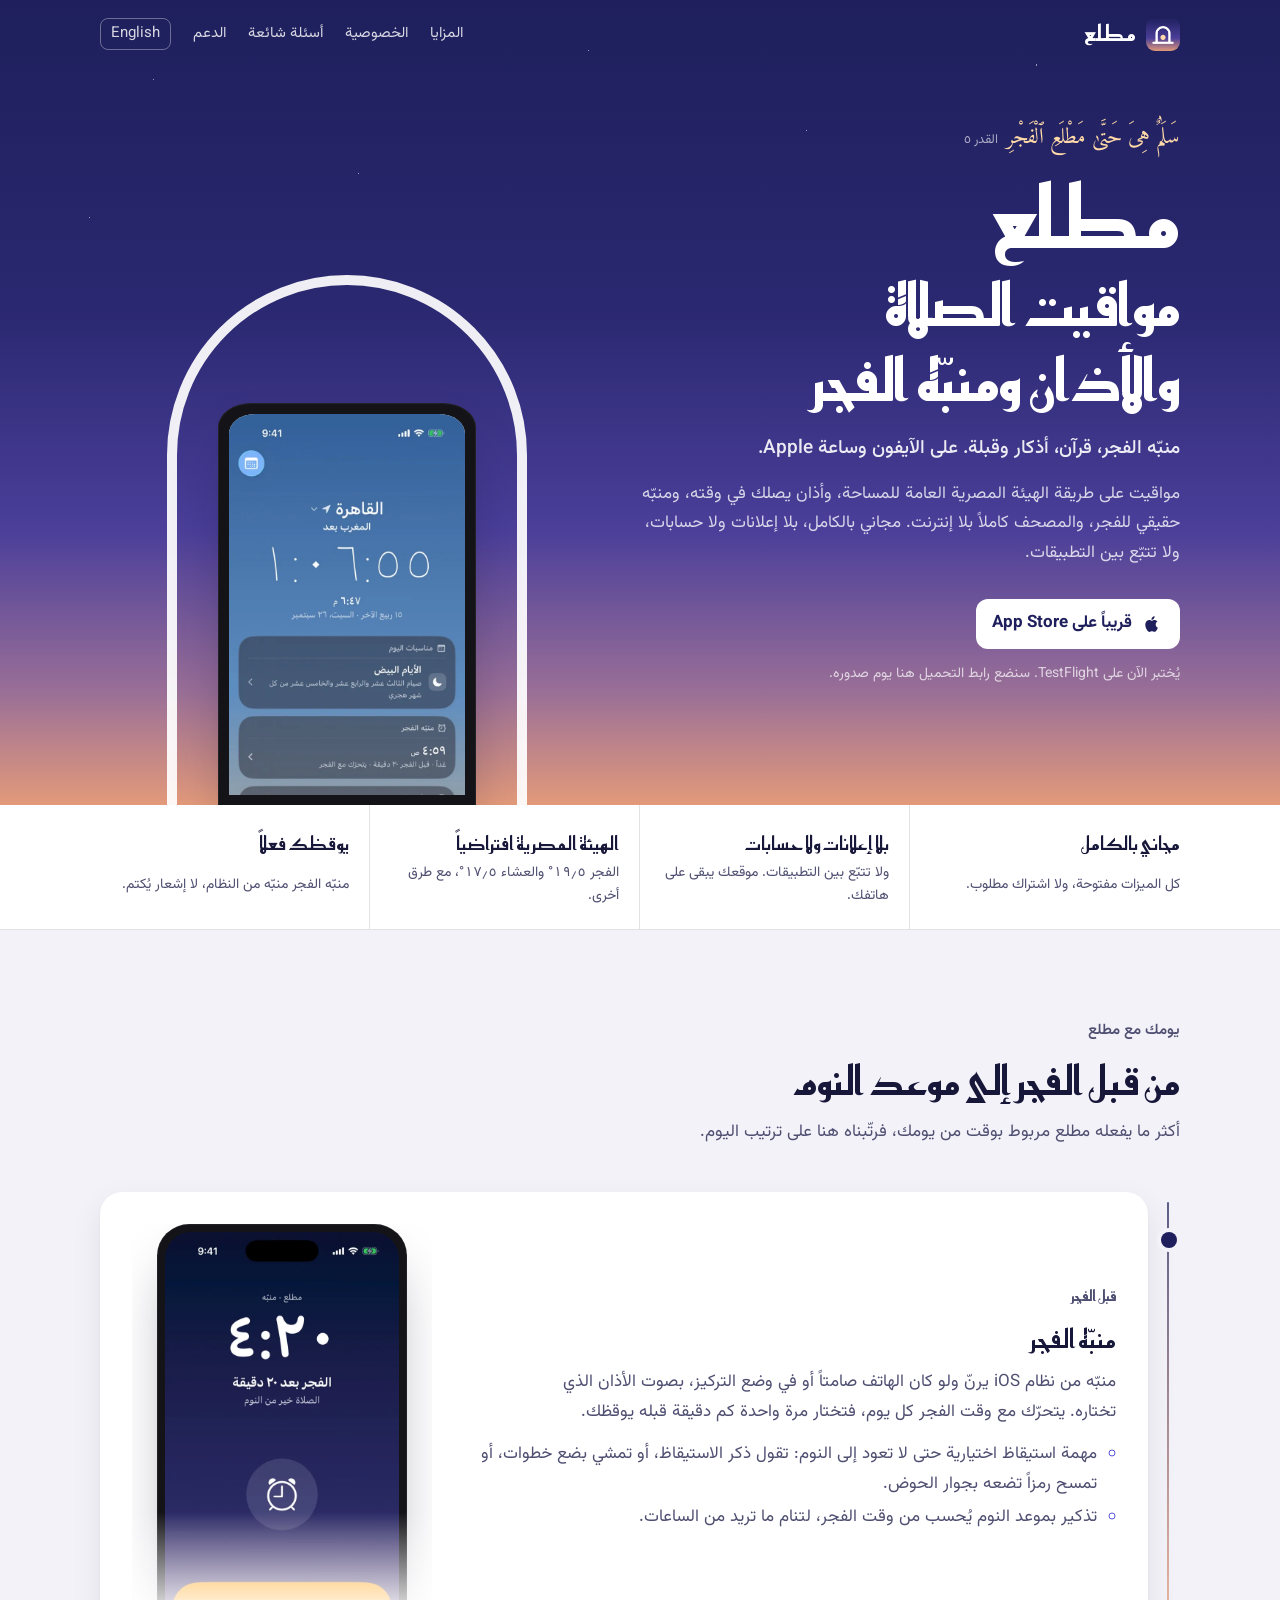
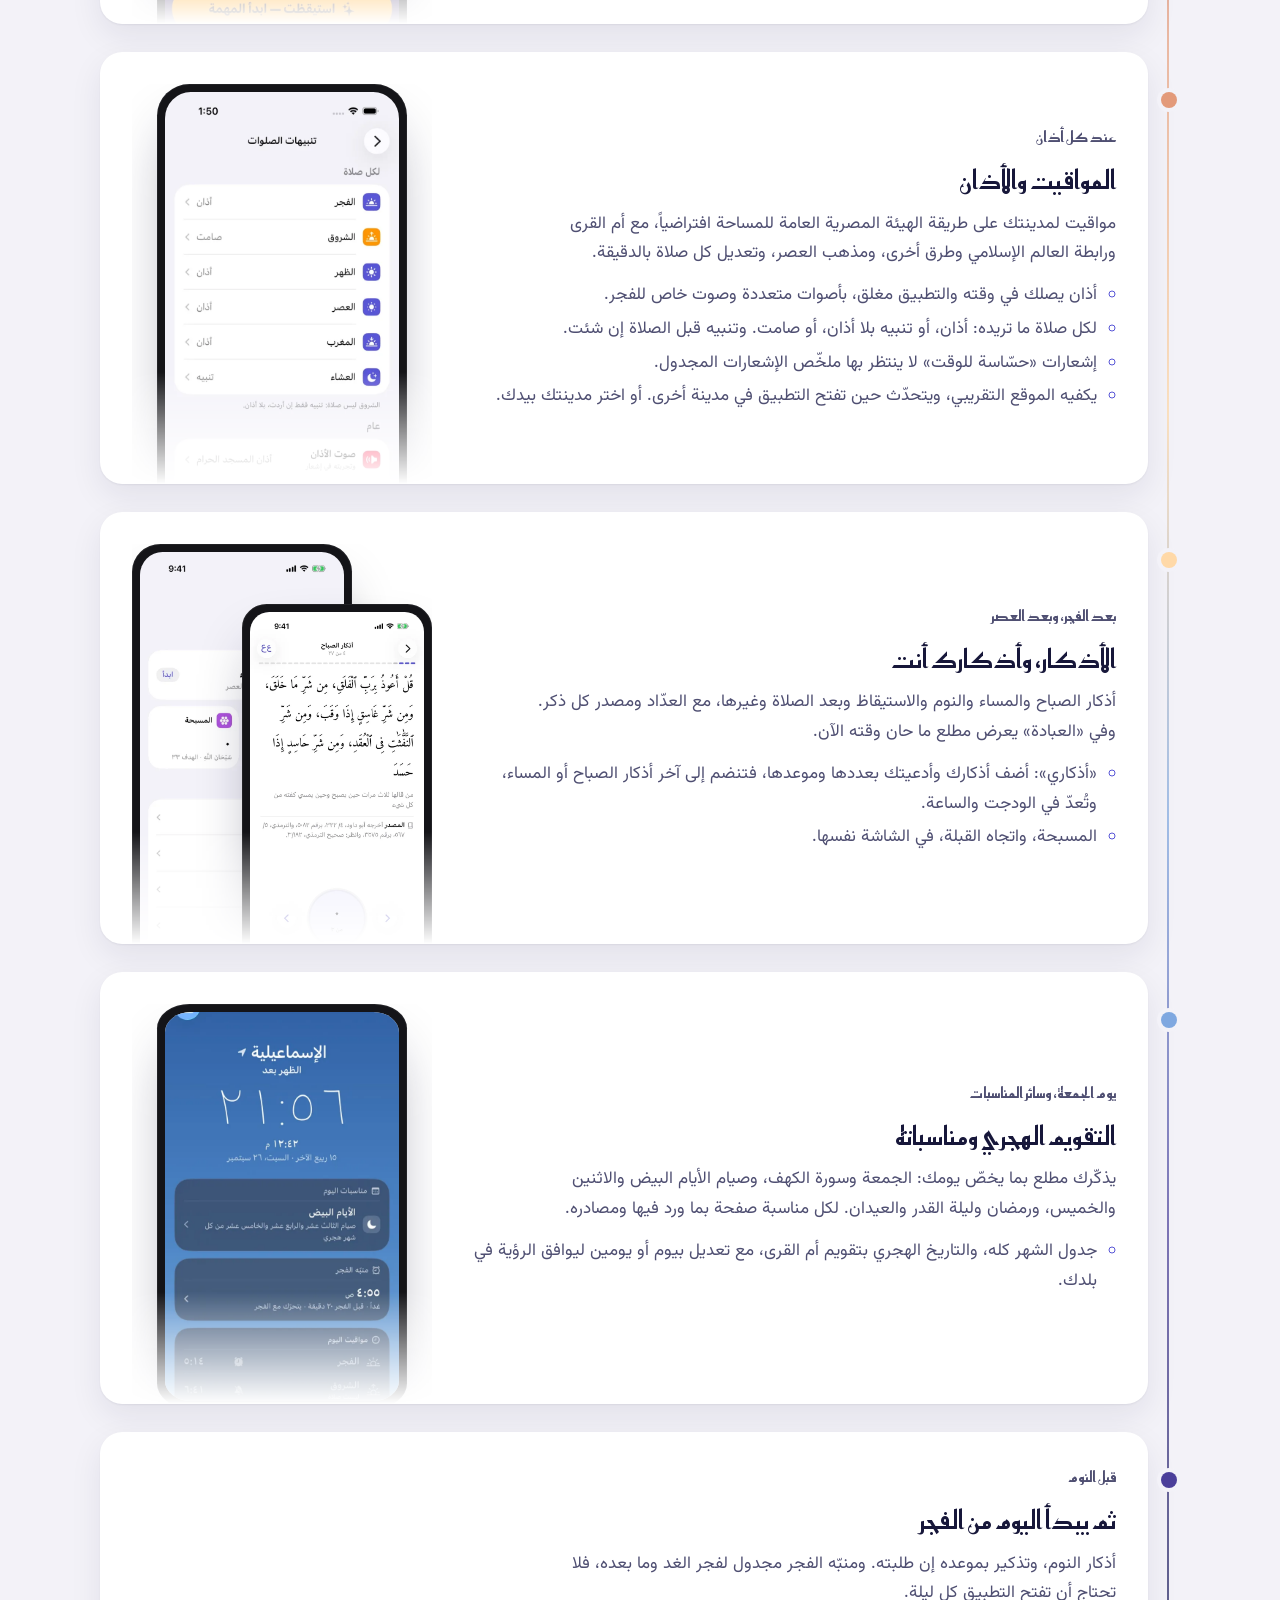
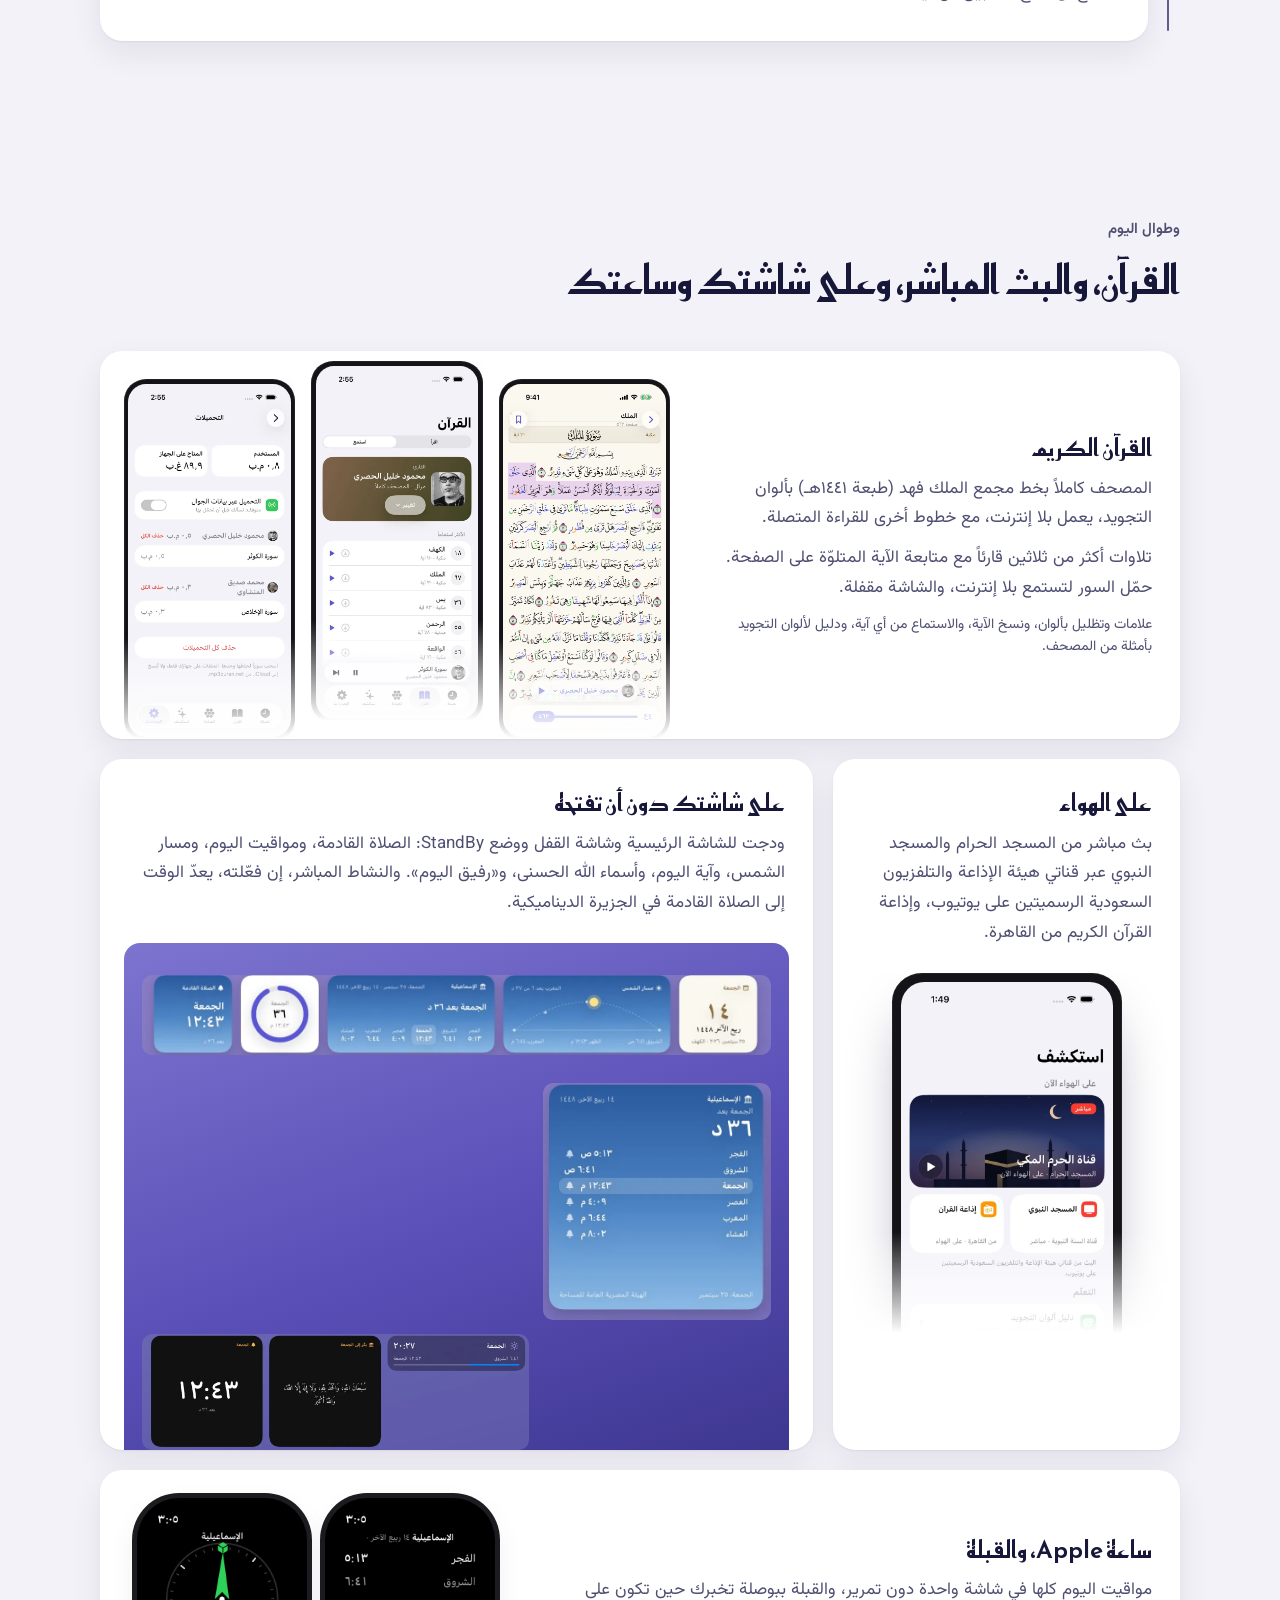
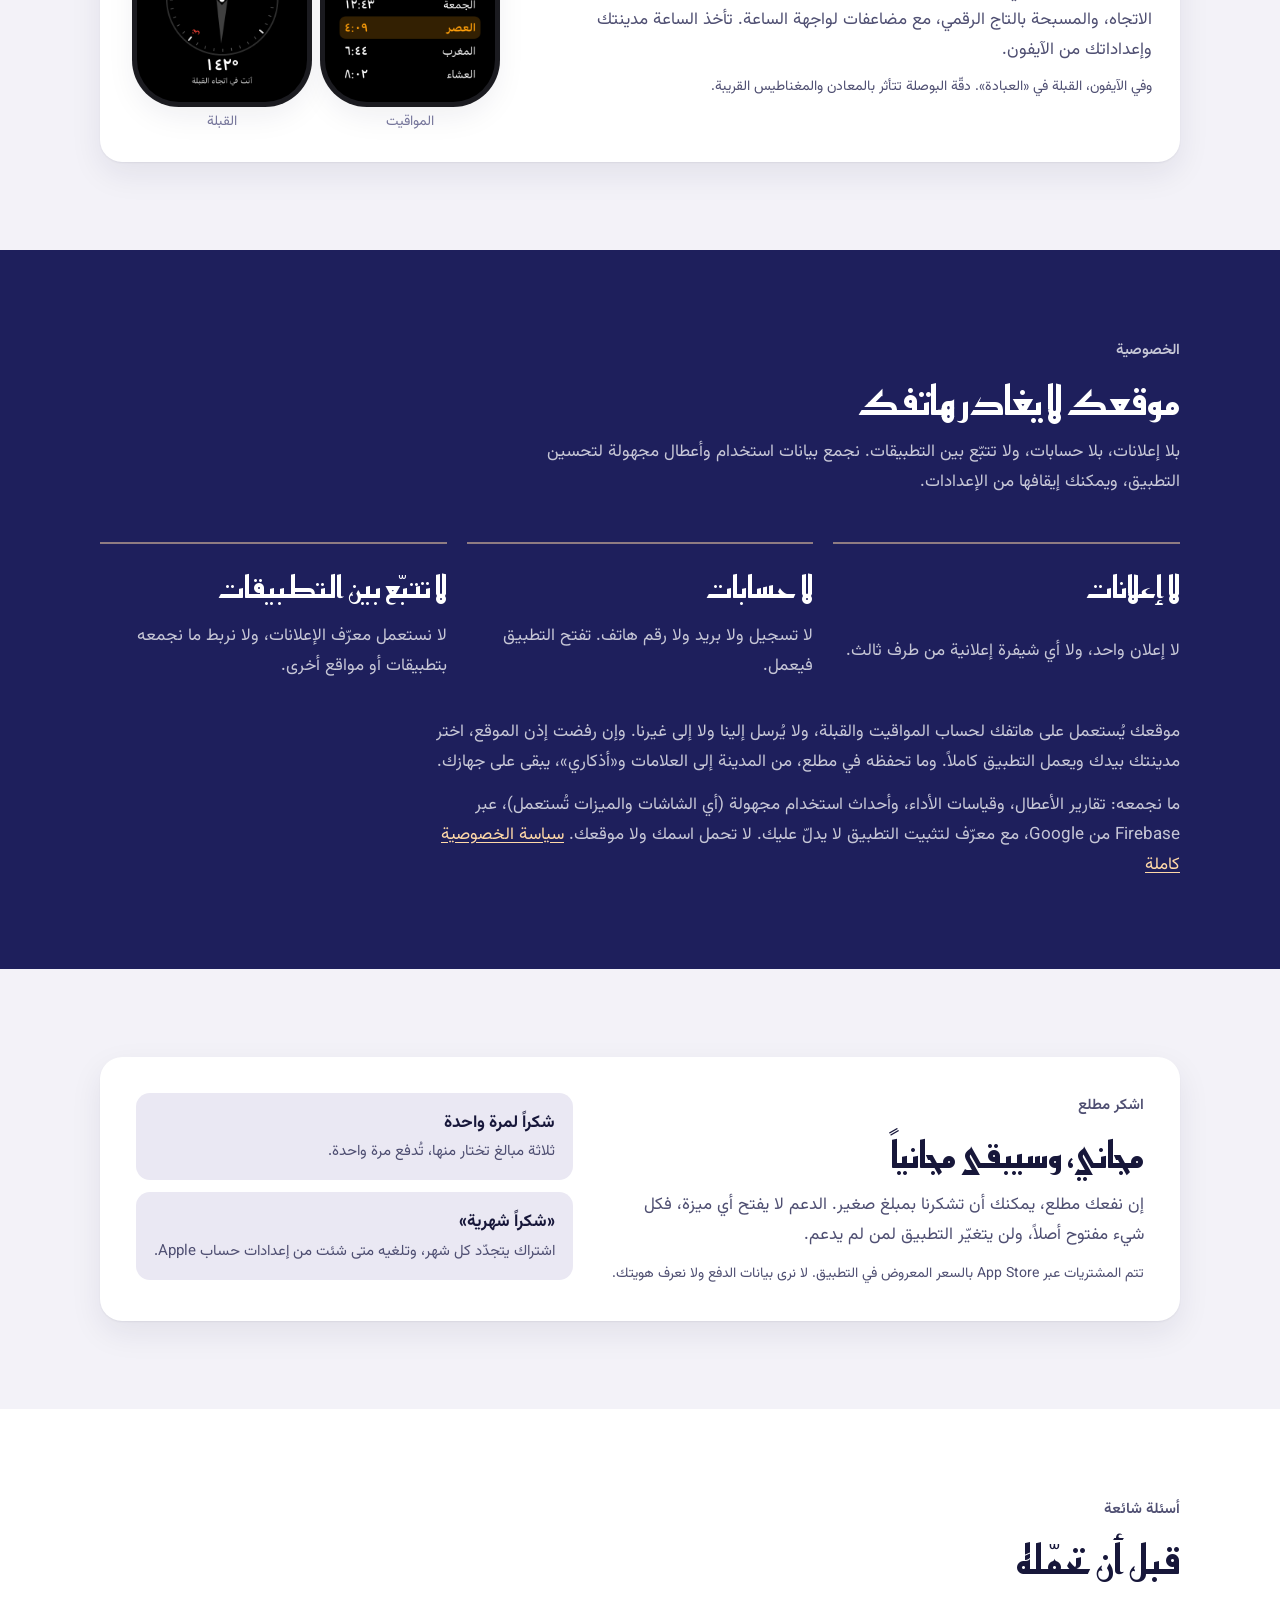
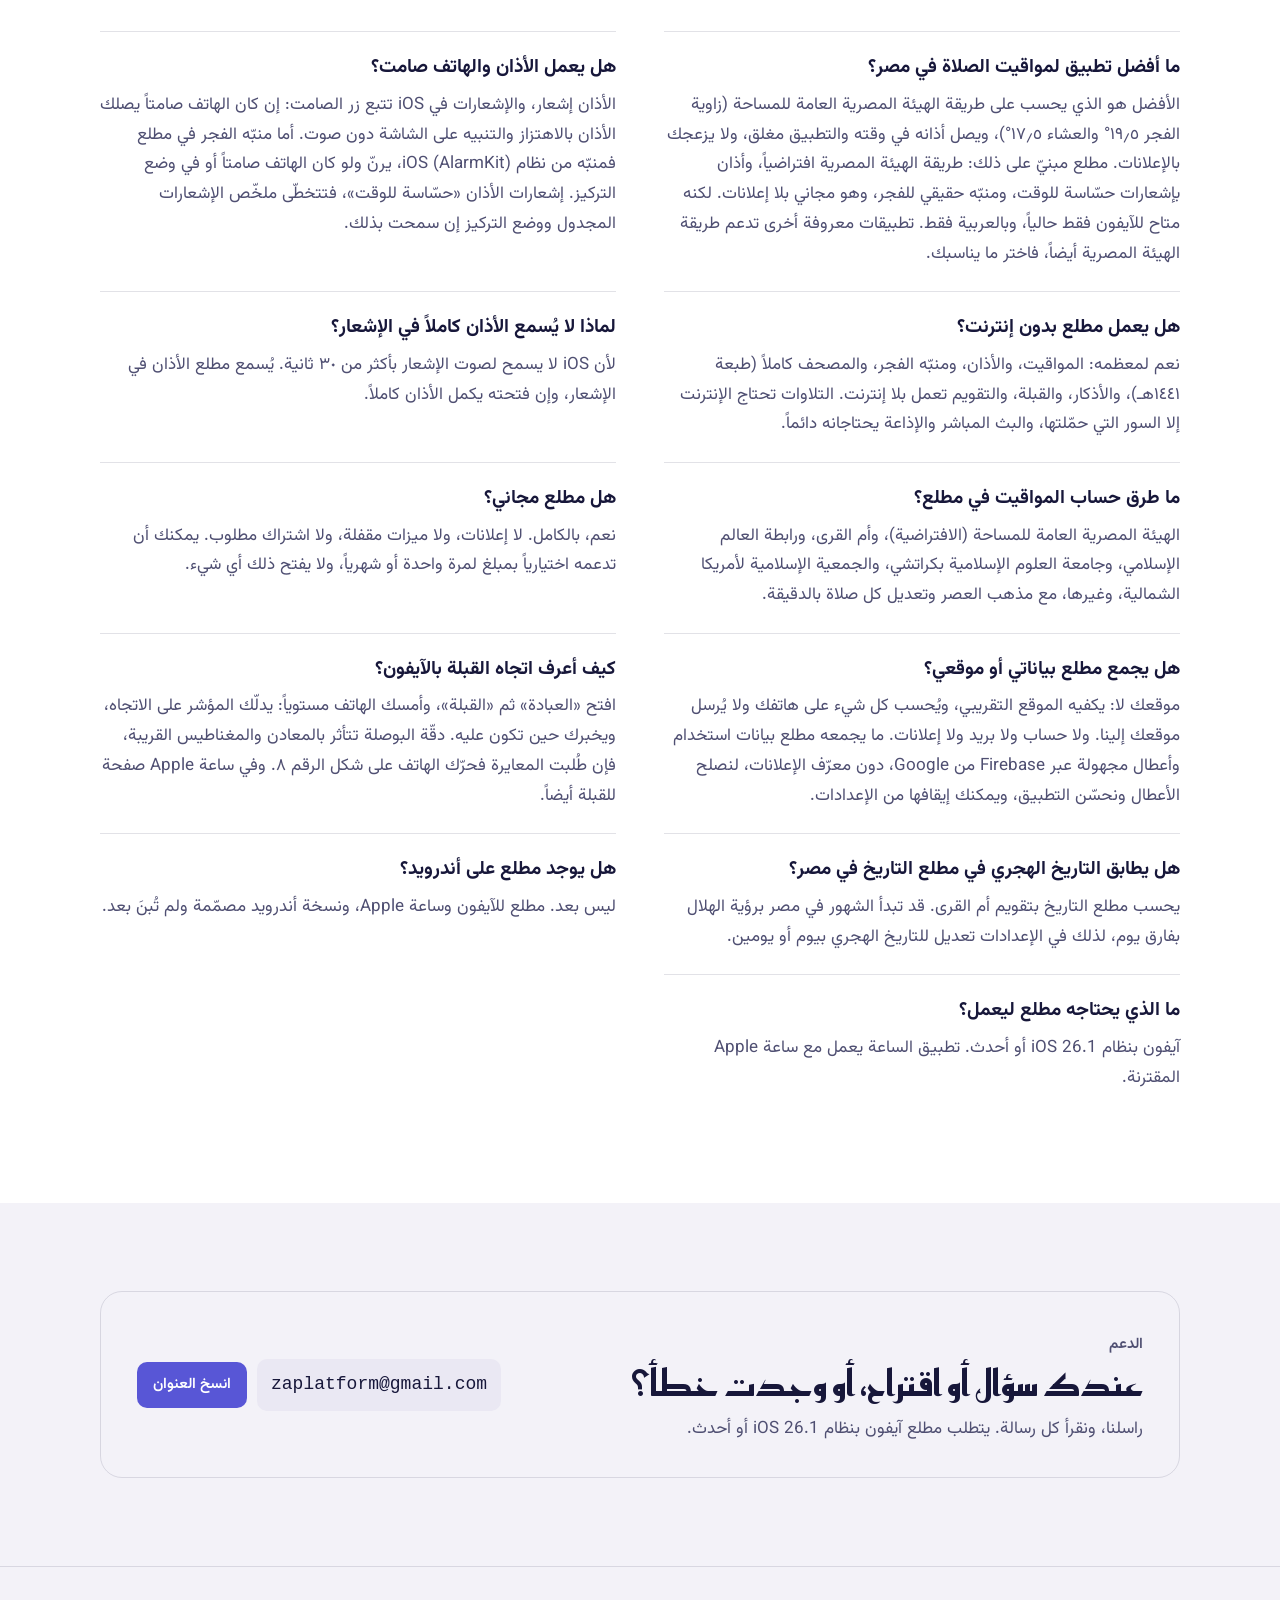
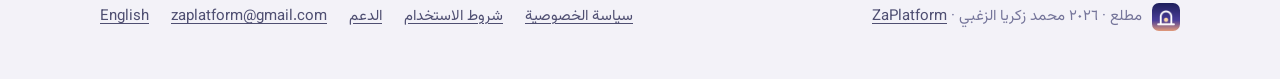
==== index.html @ 120ef223 "Matla landing page: Arabic home, English /en/, privacy, terms, SEO/AEO basics Built from design-thou" ====
<!doctype html>
<html lang="ar" dir="rtl">
<head>
<meta charset="utf-8">
<meta name="viewport" content="width=device-width, initial-scale=1, viewport-fit=cover">
<title>مطلع: مواقيت الصلاة والأذان ومنبه الفجر للآيفون</title>
<meta name="description" content="مواقيت الصلاة على طريقة الهيئة المصرية للمساحة، وأذان في وقته، ومنبّه للفجر، والمصحف بلا إنترنت. مجاني بلا إعلانات ولا حسابات.">
<link rel="canonical" href="https://matla.zaplatform.com/">
<link rel="alternate" hreflang="ar" href="https://matla.zaplatform.com/">
<link rel="alternate" hreflang="en" href="https://matla.zaplatform.com/en/">
<link rel="alternate" hreflang="x-default" href="https://matla.zaplatform.com/">
<meta name="theme-color" content="#1E1F5C">
<meta name="color-scheme" content="light dark">
<link rel="icon" type="image/png" href="img/favicon.png">
<link rel="apple-touch-icon" href="img/apple-touch-icon.png">
<meta name="apple-itunes-app" content="app-id=6813938812">

<meta property="og:type" content="website">
<meta property="og:site_name" content="مطلع">
<meta property="og:locale" content="ar_EG">
<meta property="og:locale:alternate" content="en_US">
<meta property="og:url" content="https://matla.zaplatform.com/">
<meta property="og:title" content="مطلع: مواقيت الصلاة والأذان ومنبه الفجر">
<meta property="og:description" content="مواقيت على طريقة الهيئة المصرية العامة للمساحة، وأذان في وقته، ومنبّه حقيقي للفجر، والمصحف كاملاً بلا إنترنت. مجاني بلا إعلانات ولا حسابات، وموقعك لا يغادر هاتفك.">
<meta property="og:image" content="https://matla.zaplatform.com/img/og-ar.jpg">
<meta property="og:image:width" content="1200">
<meta property="og:image:height" content="630">
<meta property="og:image:alt" content="مطلع: مواقيت الصلاة والأذان ومنبّه الفجر، على الآيفون وساعة Apple">
<meta name="twitter:card" content="summary_large_image">
<meta name="twitter:title" content="مطلع: مواقيت الصلاة والأذان ومنبه الفجر">
<meta name="twitter:description" content="مواقيت دقيقة، وأذان في وقته، ومنبّه للفجر، والمصحف بلا إنترنت. مجاني بلا إعلانات ولا حسابات.">
<meta name="twitter:image" content="https://matla.zaplatform.com/img/og-ar.jpg">

<link rel="preconnect" href="https://fonts.googleapis.com">
<link rel="preconnect" href="https://fonts.gstatic.com" crossorigin>
<link href="https://fonts.googleapis.com/css2?family=Amiri+Quran&family=Reem+Kufi:wght@500;600;700&family=Vazirmatn:wght@400;500;600;700&display=swap" rel="stylesheet">
<link rel="preload" as="image" href="img/shots/today.webp" type="image/webp">
<link rel="stylesheet" href="landing.css">

<script type="application/ld+json">
{
  "@context": "https://schema.org",
  "@type": "MobileApplication",
  "@id": "https://matla.zaplatform.com/#app",
  "name": "مطلع",
  "alternateName": ["Matla", "مطلع: مواقيت الصلاة والأذان"],
  "url": "https://matla.zaplatform.com/",
  "description": "تطبيق مواقيت الصلاة والأذان ومنبّه الفجر والمصحف كاملاً بلا إنترنت، على طريقة الهيئة المصرية العامة للمساحة افتراضياً. مجاني بلا إعلانات ولا حسابات.",
  "operatingSystem": "iOS 26.1 أو أحدث، watchOS",
  "applicationCategory": "LifestyleApplication",
  "applicationSubCategory": "مواقيت الصلاة",
  "inLanguage": "ar",
  "isAccessibleForFree": true,
  "offers": { "@type": "Offer", "price": "0", "priceCurrency": "EGP" },
  "screenshot": "https://matla.zaplatform.com/img/shots/today.jpg",
  "image": "https://matla.zaplatform.com/img/icon-512.png",
  "featureList": [
    "مواقيت الصلاة بطريقة الهيئة المصرية العامة للمساحة وأم القرى ورابطة العالم الإسلامي",
    "أذان بإشعارات حسّاسة للوقت",
    "منبّه الفجر بنظام AlarmKit يرنّ والهاتف صامت",
    "المصحف كاملاً بلا إنترنت بخط مجمع الملك فهد",
    "تلاوات أكثر من ثلاثين قارئاً مع التحميل",
    "أذكار الصباح والمساء، المسبحة، اتجاه القبلة، التقويم الهجري",
    "ودجت، نشاط مباشر، تطبيق ساعة Apple"
  ],
  "author": { "@type": "Person", "name": "Mohamed Zakaria El-Zoghbi", "url": "https://zaplatform.com/" },
  "publisher": {
    "@type": "Organization",
    "@id": "https://zaplatform.com/#org",
    "name": "ZaPlatform",
    "url": "https://zaplatform.com/",
    "logo": "https://matla.zaplatform.com/img/icon-512.png",
    "email": "zaplatform@gmail.com",
    "founder": { "@type": "Person", "name": "Mohamed Zakaria El-Zoghbi" }
  }
}
</script>
<!-- FAQ-LD: generated from the visible FAQ by tools/gen-faq.py; do not edit by hand -->
<script type="application/ld+json">
{
  "@context": "https://schema.org",
  "@type": "FAQPage",
  "inLanguage": "ar",
  "mainEntity": [
    {
      "@type": "Question",
      "name": "ما أفضل تطبيق لمواقيت الصلاة في مصر؟",
      "acceptedAnswer": {
        "@type": "Answer",
        "text": "الأفضل هو الذي يحسب على طريقة الهيئة المصرية العامة للمساحة (زاوية الفجر ١٩٫٥° والعشاء ١٧٫٥°)، ويصل أذانه في وقته والتطبيق مغلق، ولا يزعجك بالإعلانات. مطلع مبنيّ على ذلك: طريقة الهيئة المصرية افتراضياً، وأذان بإشعارات حسّاسة للوقت، ومنبّه حقيقي للفجر، وهو مجاني بلا إعلانات. لكنه متاح للآيفون فقط حالياً، وبالعربية فقط. تطبيقات معروفة أخرى تدعم طريقة الهيئة المصرية أيضاً، فاختر ما يناسبك."
      }
    },
    {
      "@type": "Question",
      "name": "هل يعمل الأذان والهاتف صامت؟",
      "acceptedAnswer": {
        "@type": "Answer",
        "text": "الأذان إشعار، والإشعارات في iOS تتبع زر الصامت: إن كان الهاتف صامتاً يصلك الأذان بالاهتزاز والتنبيه على الشاشة دون صوت. أما منبّه الفجر في مطلع فمنبّه من نظام iOS (AlarmKit)، يرنّ ولو كان الهاتف صامتاً أو في وضع التركيز. إشعارات الأذان «حسّاسة للوقت»، فتتخطّى ملخّص الإشعارات المجدول ووضع التركيز إن سمحت بذلك."
      }
    },
    {
      "@type": "Question",
      "name": "هل يعمل مطلع بدون إنترنت؟",
      "acceptedAnswer": {
        "@type": "Answer",
        "text": "نعم لمعظمه: المواقيت، والأذان، ومنبّه الفجر، والمصحف كاملاً (طبعة ١٤٤١هـ)، والأذكار، والقبلة، والتقويم تعمل بلا إنترنت. التلاوات تحتاج الإنترنت إلا السور التي حمّلتها، والبث المباشر والإذاعة يحتاجانه دائماً."
      }
    },
    {
      "@type": "Question",
      "name": "لماذا لا يُسمع الأذان كاملاً في الإشعار؟",
      "acceptedAnswer": {
        "@type": "Answer",
        "text": "لأن iOS لا يسمح لصوت الإشعار بأكثر من ٣٠ ثانية. يُسمع مطلع الأذان في الإشعار، وإن فتحته يكمل الأذان كاملاً."
      }
    },
    {
      "@type": "Question",
      "name": "ما طرق حساب المواقيت في مطلع؟",
      "acceptedAnswer": {
        "@type": "Answer",
        "text": "الهيئة المصرية العامة للمساحة (الافتراضية)، وأم القرى، ورابطة العالم الإسلامي، وجامعة العلوم الإسلامية بكراتشي، والجمعية الإسلامية لأمريكا الشمالية، وغيرها، مع مذهب العصر وتعديل كل صلاة بالدقيقة."
      }
    },
    {
      "@type": "Question",
      "name": "هل مطلع مجاني؟",
      "acceptedAnswer": {
        "@type": "Answer",
        "text": "نعم، بالكامل. لا إعلانات، ولا ميزات مقفلة، ولا اشتراك مطلوب. يمكنك أن تدعمه اختيارياً بمبلغ لمرة واحدة أو شهرياً، ولا يفتح ذلك أي شيء."
      }
    },
    {
      "@type": "Question",
      "name": "هل يجمع مطلع بياناتي أو موقعي؟",
      "acceptedAnswer": {
        "@type": "Answer",
        "text": "موقعك لا: يكفيه الموقع التقريبي، ويُحسب كل شيء على هاتفك ولا يُرسل موقعك إلينا. ولا حساب ولا بريد ولا إعلانات. ما يجمعه مطلع بيانات استخدام وأعطال مجهولة عبر Firebase من Google، دون معرّف الإعلانات، لنصلح الأعطال ونحسّن التطبيق، ويمكنك إيقافها من الإعدادات."
      }
    },
    {
      "@type": "Question",
      "name": "كيف أعرف اتجاه القبلة بالآيفون؟",
      "acceptedAnswer": {
        "@type": "Answer",
        "text": "افتح «العبادة» ثم «القبلة»، وأمسك الهاتف مستوياً: يدلّك المؤشر على الاتجاه، ويخبرك حين تكون عليه. دقّة البوصلة تتأثر بالمعادن والمغناطيس القريبة، فإن طُلبت المعايرة فحرّك الهاتف على شكل الرقم ٨. وفي ساعة Apple صفحة للقبلة أيضاً."
      }
    },
    {
      "@type": "Question",
      "name": "هل يطابق التاريخ الهجري في مطلع التاريخ في مصر؟",
      "acceptedAnswer": {
        "@type": "Answer",
        "text": "يحسب مطلع التاريخ بتقويم أم القرى. قد تبدأ الشهور في مصر برؤية الهلال بفارق يوم، لذلك في الإعدادات تعديل للتاريخ الهجري بيوم أو يومين."
      }
    },
    {
      "@type": "Question",
      "name": "هل يوجد مطلع على أندرويد؟",
      "acceptedAnswer": {
        "@type": "Answer",
        "text": "ليس بعد. مطلع للآيفون وساعة Apple، ونسخة أندرويد مصمّمة ولم تُبنَ بعد."
      }
    },
    {
      "@type": "Question",
      "name": "ما الذي يحتاجه مطلع ليعمل؟",
      "acceptedAnswer": {
        "@type": "Answer",
        "text": "آيفون بنظام iOS 26.1 أو أحدث. تطبيق الساعة يعمل مع ساعة Apple المقترنة."
      }
    }
  ]
}
</script>
<!-- /FAQ-LD -->
</head>
<body>

<header class="bar">
  <div class="wrap">
    <a class="brand" href="./"><img src="img/icon-512.png" alt="" width="34" height="34">مطلع</a>
    <nav aria-label="أقسام الصفحة">
      <a href="#day">المزايا</a>
      <a href="#privacy">الخصوصية</a>
      <a href="#faq">أسئلة شائعة</a>
      <a href="#support">الدعم</a>
      <a class="lang" href="en/" hreflang="en" lang="en">English</a>
    </nav>
  </div>
</header>

<main>
  <section class="hero" aria-labelledby="h1">
    <div class="wrap">
      <div class="hero-copy">
        <p class="ayah">سَلَٰمٌ هِىَ حَتَّىٰ مَطْلَعِ ٱلْفَجْرِ<small>القدر ٥</small></p>
        <h1 id="h1"><span class="name">مطلع</span>مواقيت الصلاة والأذان ومنبّه الفجر</h1>
        <p class="sub">منبّه الفجر، قرآن، أذكار وقبلة. على الآيفون وساعة Apple.</p>
        <p class="lead">مواقيت على طريقة الهيئة المصرية العامة للمساحة، وأذان يصلك في وقته، ومنبّه حقيقي للفجر، والمصحف كاملاً بلا إنترنت. مجاني بالكامل، بلا إعلانات ولا حسابات، ولا تتبّع بين التطبيقات.</p>
        <div class="cta">
          <!-- Before release. Swap for the badge below the day the app goes live. -->
          <span class="soon" id="soon">
            <svg viewBox="0 0 24 24" aria-hidden="true"><path fill="currentColor" d="M16.4 12.6c0-2.4 2-3.5 2-3.6-1.1-1.6-2.8-1.8-3.4-1.8-1.4-.1-2.8.9-3.5.9s-1.8-.9-3-.8C7 7.3 5.6 8.2 4.8 9.6c-1.7 2.9-.4 7.2 1.2 9.5.8 1.1 1.7 2.4 2.9 2.4 1.2-.1 1.6-.8 3-.8s1.8.8 3 .7c1.3 0 2.1-1.1 2.8-2.3.9-1.3 1.3-2.6 1.3-2.7 0 0-2.6-1-2.6-3.8zM14.1 5.6c.6-.8 1.1-1.9 1-3-.9 0-2.1.6-2.7 1.4-.6.7-1.1 1.8-1 2.9 1.1.1 2.1-.5 2.7-1.3z"/></svg>
            قريباً على App Store
          </span>
          <a class="store-live" id="store" href="https://apps.apple.com/app/id6813938812" hidden>
            <img src="img/appstore-ar.svg" alt="تنزيل مطلع من App Store" width="156" height="52">
          </a>
          <p class="note">يُختبر الآن على TestFlight. سنضع رابط التحميل هنا يوم صدوره.</p>
        </div>
      </div>

      <div class="mihrab" aria-hidden="true">
        <svg class="arch" viewBox="0 0 430 600" preserveAspectRatio="none">
          <path d="M40 606V250a175 175 0 0 1 350 0V606" fill="none" stroke="#fff" stroke-opacity=".92" stroke-width="10" stroke-linecap="round"/>
        </svg>
        <div class="sunrise"></div>
        <div class="phone"><picture><source srcset="img/shots/today.webp" type="image/webp"><img class="screen" src="img/shots/today.jpg" alt="" width="640" height="1391" fetchpriority="high"></picture></div>
      </div>
    </div>
  </section>

  <div class="facts">
    <div class="wrap">
      <ul>
        <li><b>مجاني بالكامل</b><span>كل الميزات مفتوحة، ولا اشتراك مطلوب.</span></li>
        <li><b>بلا إعلانات ولا حسابات</b><span>ولا تتبّع بين التطبيقات. موقعك يبقى على هاتفك.</span></li>
        <li><b>الهيئة المصرية افتراضياً</b><span class="num">الفجر ١٩٫٥° والعشاء ١٧٫٥°، مع طرق أخرى.</span></li>
        <li><b>يوقظك فعلاً</b><span>منبّه الفجر منبّه من النظام، لا إشعار يُكتم.</span></li>
      </ul>
    </div>
  </div>

  <section class="day" id="day" aria-labelledby="day-h">
    <div class="wrap">
      <div class="head">
        <p class="kicker">يومك مع مطلع</p>
        <h2 id="day-h">من قبل الفجر إلى موعد النوم</h2>
        <p>أكثر ما يفعله مطلع مربوط بوقت من يومك، فرتّبناه هنا على ترتيب اليوم.</p>
      </div>

      <ol class="stops">
        <li class="stop" style="--dot: var(--night)">
          <div class="txt">
            <p class="when">قبل الفجر</p>
            <h3>منبّه الفجر</h3>
            <p>منبّه من نظام iOS يرنّ ولو كان الهاتف صامتاً أو في وضع التركيز، بصوت الأذان الذي تختاره. يتحرّك مع وقت الفجر كل يوم، فتختار مرة واحدة كم دقيقة قبله يوقظك.</p>
            <ul>
              <li>مهمة استيقاظ اختيارية حتى لا تعود إلى النوم: تقول ذكر الاستيقاظ، أو تمشي بضع خطوات، أو تمسح رمزاً تضعه بجوار الحوض.</li>
              <li>تذكير بموعد النوم يُحسب من وقت الفجر، لتنام ما تريد من الساعات.</li>
            </ul>
          </div>
          <div class="peek"><div class="phone"><picture><source srcset="img/shots/fajr.webp" type="image/webp"><img class="screen" src="img/shots/fajr.jpg" alt="منبّه الفجر يرنّ: الفجر بعد ٢٠ دقيقة، وزر «استيقظت — ابدأ المهمة»" loading="lazy" width="640" height="1391"></picture></div></div>
        </li>

        <li class="stop" style="--dot: var(--dawn)">
          <div class="txt">
            <p class="when">عند كل أذان</p>
            <h3>المواقيت والأذان</h3>
            <p>مواقيت لمدينتك على طريقة الهيئة المصرية العامة للمساحة افتراضياً، مع أم القرى ورابطة العالم الإسلامي وطرق أخرى، ومذهب العصر، وتعديل كل صلاة بالدقيقة.</p>
            <ul>
              <li>أذان يصلك في وقته والتطبيق مغلق، بأصوات متعددة وصوت خاص للفجر.</li>
              <li>لكل صلاة ما تريده: أذان، أو تنبيه بلا أذان، أو صامت. وتنبيه قبل الصلاة إن شئت.</li>
              <li>إشعارات «حسّاسة للوقت» لا ينتظر بها ملخّص الإشعارات المجدول.</li>
              <li>يكفيه الموقع التقريبي، ويتحدّث حين تفتح التطبيق في مدينة أخرى. أو اختر مدينتك بيدك.</li>
            </ul>
          </div>
          <div class="peek"><div class="phone"><picture><source srcset="img/shots/alerts.webp" type="image/webp"><img class="screen" src="img/shots/alerts.jpg" alt="شاشة تنبيهات الصلوات: أذان أو تنبيه أو صامت لكل صلاة" loading="lazy" width="640" height="1391"></picture></div></div>
        </li>

        <li class="stop duo" style="--dot: var(--sun)">
          <div class="txt">
            <p class="when">بعد الفجر، وبعد العصر</p>
            <h3>الأذكار، وأذكارك أنت</h3>
            <p>أذكار الصباح والمساء والنوم والاستيقاظ وبعد الصلاة وغيرها، مع العدّاد ومصدر كل ذكر. وفي «العبادة» يعرض مطلع ما حان وقته الآن.</p>
            <ul>
              <li>«أذكاري»: أضف أذكارك وأدعيتك بعددها وموعدها، فتنضم إلى آخر أذكار الصباح أو المساء، وتُعدّ في الودجت والساعة.</li>
              <li>المسبحة، واتجاه القبلة، في الشاشة نفسها.</li>
            </ul>
          </div>
          <div class="peek">
            <div class="phone"><picture><source srcset="img/shots/ibada.webp" type="image/webp"><img class="screen" src="img/shots/ibada.jpg" alt="شاشة العبادة: أذكار الصباح الآن، والقبلة والمسبحة" loading="lazy" width="640" height="1391"></picture></div>
            <div class="phone"><picture><source srcset="img/shots/reader.webp" type="image/webp"><img class="screen" src="img/shots/reader.jpg" alt="أذكار الصباح: سورة الفلق، مع العدّاد والمصدر" loading="lazy" width="640" height="1391"></picture></div>
          </div>
        </li>

        <li class="stop" style="--dot: #7FA8E0">
          <div class="txt">
            <p class="when">يوم الجمعة، وسائر المناسبات</p>
            <h3>التقويم الهجري ومناسباته</h3>
            <p>يذكّرك مطلع بما يخصّ يومك: الجمعة وسورة الكهف، وصيام الأيام البيض والاثنين والخميس، ورمضان وليلة القدر والعيدان. لكل مناسبة صفحة بما ورد فيها ومصادره.</p>
            <ul>
              <li>جدول الشهر كله، والتاريخ الهجري بتقويم أم القرى، مع تعديل بيوم أو يومين ليوافق الرؤية في بلدك.</li>
            </ul>
          </div>
          <div class="peek"><div class="phone focus"><picture><source srcset="img/shots/occasions.webp" type="image/webp"><img class="screen" src="img/shots/occasions.jpg" alt="الشاشة الرئيسية: مناسبات اليوم، الأيام البيض، ومنبّه الفجر ومواقيت اليوم" loading="lazy" width="640" height="1391"></picture></div></div>
        </li>

        <li class="stop bare" style="--dot: var(--dusk)">
          <div class="txt">
            <p class="when">قبل النوم</p>
            <h3>ثم يبدأ اليوم من الفجر</h3>
            <p>أذكار النوم، وتذكير بموعده إن طلبته. ومنبّه الفجر مجدول لفجر الغد وما بعده، فلا تحتاج أن تفتح التطبيق كل ليلة.</p>
          </div>
        </li>
      </ol>
    </div>
  </section>

  <section class="always" id="always" aria-labelledby="always-h">
    <div class="wrap">
      <div class="head">
        <p class="kicker">وطوال اليوم</p>
        <h2 id="always-h">القرآن، والبث المباشر، وعلى شاشتك وساعتك</h2>
      </div>

      <div class="bento">
        <article class="tile quran">
          <div class="txt">
            <h3>القرآن الكريم</h3>
            <p>المصحف كاملاً بخط مجمع الملك فهد (طبعة ١٤٤١هـ) بألوان التجويد، يعمل بلا إنترنت، مع خطوط أخرى للقراءة المتصلة.</p>
            <p>تلاوات أكثر من ثلاثين قارئاً مع متابعة الآية المتلوّة على الصفحة. حمّل السور لتستمع بلا إنترنت، والشاشة مقفلة.</p>
            <p class="small">علامات وتظليل بألوان، ونسخ الآية، والاستماع من أي آية، ودليل لألوان التجويد بأمثلة من المصحف.</p>
          </div>
          <div class="trio">
            <div class="peek"><div class="phone"><picture><source srcset="img/shots/mushaf.webp" type="image/webp"><img class="screen" src="img/shots/mushaf.jpg" alt="المصحف: سورة الملك بطبعة ١٤٤١هـ وألوان التجويد" loading="lazy" width="640" height="1391"></picture></div></div>
            <div class="peek"><div class="phone"><picture><source srcset="img/shots/listen.webp" type="image/webp"><img class="screen" src="img/shots/listen.jpg" alt="الاستماع: القارئ محمود خليل الحصري وقائمة السور" loading="lazy" width="640" height="1391"></picture></div></div>
            <div class="peek"><div class="phone"><picture><source srcset="img/shots/downloads.webp" type="image/webp"><img class="screen" src="img/shots/downloads.jpg" alt="التحميلات: سور محفوظة على الجهاز" loading="lazy" width="640" height="1391"></picture></div></div>
          </div>
        </article>

        <article class="tile live">
          <div class="txt">
            <h3>على الهواء</h3>
            <p>بث مباشر من المسجد الحرام والمسجد النبوي عبر قناتي هيئة الإذاعة والتلفزيون السعودية الرسميتين على يوتيوب، وإذاعة القرآن الكريم من القاهرة.</p>
          </div>
          <div class="peek"><div class="phone"><picture><source srcset="img/shots/explore.webp" type="image/webp"><img class="screen" src="img/shots/explore.jpg" alt="استكشف: قناة الحرم المكي والمسجد النبوي وإذاعة القرآن" loading="lazy" width="640" height="1391"></picture></div></div>
        </article>

        <article class="tile screens">
          <div class="txt">
            <h3>على شاشتك دون أن تفتحه</h3>
            <p>ودجت للشاشة الرئيسية وشاشة القفل ووضع StandBy: الصلاة القادمة، ومواقيت اليوم، ومسار الشمس، وآية اليوم، وأسماء الله الحسنى، و«رفيق اليوم». والنشاط المباشر، إن فعّلته، يعدّ الوقت إلى الصلاة القادمة في الجزيرة الديناميكية.</p>
          </div>
          <div class="wall">
            <picture><source srcset="img/shots/widgets-day.webp" type="image/webp"><img class="row day-i" src="img/shots/widgets-day.jpg" alt="ودجت الصلاة القادمة ومواقيت اليوم ومسار الشمس والتاريخ الهجري، نهاراً" loading="lazy" width="1400" height="180"></picture>
            <picture><source srcset="img/shots/widgets-night.webp" type="image/webp"><img class="row night" src="img/shots/widgets-night.jpg" alt="الودجت نفسها ليلاً، قبل الفجر" loading="lazy" width="1400" height="180"></picture>
            <picture><source srcset="img/shots/widget-large-day.webp" type="image/webp"><img class="day-i" src="img/shots/widget-large-day.jpg" alt="الودجت الكبيرة: مواقيت اليوم والصلاة القادمة" loading="lazy" width="540" height="560"></picture>
            <picture><source srcset="img/shots/widget-large-night.webp" type="image/webp"><img class="night" src="img/shots/widget-large-night.jpg" alt="الودجت الكبيرة ليلاً" loading="lazy" width="540" height="560"></picture>
            <picture><source srcset="img/shots/standby.webp" type="image/webp"><img src="img/shots/standby.jpg" alt="وضع StandBy والنشاط المباشر" loading="lazy" width="1400" height="422"></picture>
          </div>
        </article>

        <article class="tile watch">
          <div class="txt">
            <h3>ساعة Apple، والقبلة</h3>
            <p>مواقيت اليوم كلها في شاشة واحدة دون تمرير، والقبلة ببوصلة تخبرك حين تكون على الاتجاه، والمسبحة بالتاج الرقمي، مع مضاعفات لواجهة الساعة. تأخذ الساعة مدينتك وإعداداتك من الآيفون.</p>
            <p class="small">وفي الآيفون، القبلة في «العبادة». دقّة البوصلة تتأثر بالمعادن والمغناطيس القريبة.</p>
          </div>
          <div class="watches">
            <figure><img src="img/shots/watch-times.png" alt="ساعة Apple: مواقيت اليوم في الإسماعيلية" loading="lazy" width="396" height="484"><figcaption>المواقيت</figcaption></figure>
            <figure><img src="img/shots/watch-qibla.png" alt="ساعة Apple: القبلة، أنت في اتجاهها" loading="lazy" width="396" height="484"><figcaption>القبلة</figcaption></figure>
          </div>
        </article>
      </div>
    </div>
  </section>

  <section class="privacy" id="privacy" aria-labelledby="privacy-h">
    <div class="wrap">
      <div class="head">
        <p class="kicker">الخصوصية</p>
        <h2 id="privacy-h">موقعك لا يغادر هاتفك</h2>
        <p>بلا إعلانات، بلا حسابات، ولا تتبّع بين التطبيقات. نجمع بيانات استخدام وأعطال مجهولة لتحسين التطبيق، ويمكنك إيقافها من الإعدادات.</p>
      </div>
      <ul class="promises">
        <li><b>لا إعلانات</b><span>لا إعلان واحد، ولا أي شيفرة إعلانية من طرف ثالث.</span></li>
        <li><b>لا حسابات</b><span>لا تسجيل ولا بريد ولا رقم هاتف. تفتح التطبيق فيعمل.</span></li>
        <li><b>لا تتبّع بين التطبيقات</b><span>لا نستعمل معرّف الإعلانات، ولا نربط ما نجمعه بتطبيقات أو مواقع أخرى.</span></li>
      </ul>
      <p class="more">موقعك يُستعمل على هاتفك لحساب المواقيت والقبلة، ولا يُرسل إلينا ولا إلى غيرنا. وإن رفضت إذن الموقع، اختر مدينتك بيدك ويعمل التطبيق كاملاً. وما تحفظه في مطلع، من المدينة إلى العلامات و«أذكاري»، يبقى على جهازك.</p>
      <p class="more">ما نجمعه: تقارير الأعطال، وقياسات الأداء، وأحداث استخدام مجهولة (أي الشاشات والميزات تُستعمل)، عبر Firebase من Google، مع معرّف لتثبيت التطبيق لا يدلّ عليك. لا تحمل اسمك ولا موقعك. <a href="privacy/">سياسة الخصوصية كاملة</a></p>
    </div>
  </section>

  <section class="thanks" id="thanks" aria-labelledby="thanks-h">
    <div class="wrap">
      <div class="thanks-card">
        <div class="txt">
          <p class="kicker">اشكر مطلع</p>
          <h2 id="thanks-h">مجاني، وسيبقى مجانياً</h2>
          <p>إن نفعك مطلع، يمكنك أن تشكرنا بمبلغ صغير. الدعم لا يفتح أي ميزة، فكل شيء مفتوح أصلاً، ولن يتغيّر التطبيق لمن لم يدعم.</p>
          <p class="small">تتم المشتريات عبر App Store بالسعر المعروض في التطبيق. لا نرى بيانات الدفع ولا نعرف هويتك.</p>
        </div>
        <ul class="ways">
          <li><b>شكراً لمرة واحدة</b><span>ثلاثة مبالغ تختار منها، تُدفع مرة واحدة.</span></li>
          <li><b>«شكراً شهرية»</b><span>اشتراك يتجدّد كل شهر، وتلغيه متى شئت من إعدادات حساب Apple.</span></li>
        </ul>
      </div>
    </div>
  </section>

  <section class="faq" id="faq" aria-labelledby="faq-h">
    <div class="wrap">
      <div class="head">
        <p class="kicker">أسئلة شائعة</p>
        <h2 id="faq-h">قبل أن تحمّله</h2>
      </div>
      <div class="qa-list">
        <div class="qa">
          <h3>ما أفضل تطبيق لمواقيت الصلاة في مصر؟</h3>
          <p>الأفضل هو الذي يحسب على طريقة الهيئة المصرية العامة للمساحة (زاوية الفجر ١٩٫٥° والعشاء ١٧٫٥°)، ويصل أذانه في وقته والتطبيق مغلق، ولا يزعجك بالإعلانات. مطلع مبنيّ على ذلك: طريقة الهيئة المصرية افتراضياً، وأذان بإشعارات حسّاسة للوقت، ومنبّه حقيقي للفجر، وهو مجاني بلا إعلانات. لكنه متاح للآيفون فقط حالياً، وبالعربية فقط. تطبيقات معروفة أخرى تدعم طريقة الهيئة المصرية أيضاً، فاختر ما يناسبك.</p>
        </div>
        <div class="qa">
          <h3>هل يعمل الأذان والهاتف صامت؟</h3>
          <p>الأذان إشعار، والإشعارات في iOS تتبع زر الصامت: إن كان الهاتف صامتاً يصلك الأذان بالاهتزاز والتنبيه على الشاشة دون صوت. أما منبّه الفجر في مطلع فمنبّه من نظام iOS (AlarmKit)، يرنّ ولو كان الهاتف صامتاً أو في وضع التركيز. إشعارات الأذان «حسّاسة للوقت»، فتتخطّى ملخّص الإشعارات المجدول ووضع التركيز إن سمحت بذلك.</p>
        </div>
        <div class="qa">
          <h3>هل يعمل مطلع بدون إنترنت؟</h3>
          <p>نعم لمعظمه: المواقيت، والأذان، ومنبّه الفجر، والمصحف كاملاً (طبعة ١٤٤١هـ)، والأذكار، والقبلة، والتقويم تعمل بلا إنترنت. التلاوات تحتاج الإنترنت إلا السور التي حمّلتها، والبث المباشر والإذاعة يحتاجانه دائماً.</p>
        </div>
        <div class="qa">
          <h3>لماذا لا يُسمع الأذان كاملاً في الإشعار؟</h3>
          <p>لأن iOS لا يسمح لصوت الإشعار بأكثر من ٣٠ ثانية. يُسمع مطلع الأذان في الإشعار، وإن فتحته يكمل الأذان كاملاً.</p>
        </div>
        <div class="qa">
          <h3>ما طرق حساب المواقيت في مطلع؟</h3>
          <p>الهيئة المصرية العامة للمساحة (الافتراضية)، وأم القرى، ورابطة العالم الإسلامي، وجامعة العلوم الإسلامية بكراتشي، والجمعية الإسلامية لأمريكا الشمالية، وغيرها، مع مذهب العصر وتعديل كل صلاة بالدقيقة.</p>
        </div>
        <div class="qa">
          <h3>هل مطلع مجاني؟</h3>
          <p>نعم، بالكامل. لا إعلانات، ولا ميزات مقفلة، ولا اشتراك مطلوب. يمكنك أن تدعمه اختيارياً بمبلغ لمرة واحدة أو شهرياً، ولا يفتح ذلك أي شيء.</p>
        </div>
        <div class="qa">
          <h3>هل يجمع مطلع بياناتي أو موقعي؟</h3>
          <p>موقعك لا: يكفيه الموقع التقريبي، ويُحسب كل شيء على هاتفك ولا يُرسل موقعك إلينا. ولا حساب ولا بريد ولا إعلانات. ما يجمعه مطلع بيانات استخدام وأعطال مجهولة عبر Firebase من Google، دون معرّف الإعلانات، لنصلح الأعطال ونحسّن التطبيق، ويمكنك إيقافها من الإعدادات.</p>
        </div>
        <div class="qa">
          <h3>كيف أعرف اتجاه القبلة بالآيفون؟</h3>
          <p>افتح «العبادة» ثم «القبلة»، وأمسك الهاتف مستوياً: يدلّك المؤشر على الاتجاه، ويخبرك حين تكون عليه. دقّة البوصلة تتأثر بالمعادن والمغناطيس القريبة، فإن طُلبت المعايرة فحرّك الهاتف على شكل الرقم ٨. وفي ساعة Apple صفحة للقبلة أيضاً.</p>
        </div>
        <div class="qa">
          <h3>هل يطابق التاريخ الهجري في مطلع التاريخ في مصر؟</h3>
          <p>يحسب مطلع التاريخ بتقويم أم القرى. قد تبدأ الشهور في مصر برؤية الهلال بفارق يوم، لذلك في الإعدادات تعديل للتاريخ الهجري بيوم أو يومين.</p>
        </div>
        <div class="qa">
          <h3>هل يوجد مطلع على أندرويد؟</h3>
          <p>ليس بعد. مطلع للآيفون وساعة Apple، ونسخة أندرويد مصمّمة ولم تُبنَ بعد.</p>
        </div>
        <div class="qa">
          <h3>ما الذي يحتاجه مطلع ليعمل؟</h3>
          <p>آيفون بنظام iOS 26.1 أو أحدث. تطبيق الساعة يعمل مع ساعة Apple المقترنة.</p>
        </div>
      </div>
    </div>
  </section>

  <section class="support" id="support" aria-labelledby="support-h">
    <div class="wrap">
      <div class="support-card">
        <div>
          <p class="kicker">الدعم</p>
          <h2 id="support-h">عندك سؤال أو اقتراح، أو وجدت خطأ؟</h2>
          <p>راسلنا، ونقرأ كل رسالة. يتطلب مطلع آيفون بنظام iOS 26.1 أو أحدث.</p>
        </div>
        <div class="mail">
          <code id="email">zaplatform@gmail.com</code>
          <button class="btn" type="button" id="copy" data-done="نُسخ">انسخ العنوان</button>
        </div>
      </div>
    </div>
  </section>
</main>

<footer>
  <div class="wrap">
    <div class="who"><img src="img/icon-512.png" alt="" width="28" height="28"><span>مطلع · ٢٠٢٦ محمد زكريا الزغبي · <a href="https://zaplatform.com/ar/">ZaPlatform</a></span></div>
    <nav aria-label="روابط">
      <a href="privacy/">سياسة الخصوصية</a>
      <a href="terms/">شروط الاستخدام</a>
      <a href="#support">الدعم</a>
      <a href="mailto:zaplatform@gmail.com">zaplatform@gmail.com</a>
      <a href="en/" hreflang="en" lang="en">English</a>
    </nav>
  </div>
</footer>

<script>
  // One switch, the web twin of StoreLinks.matlaIsLive in the app. Flip on release day.
  var MATLA_LIVE = false;
  if (MATLA_LIVE) {
    document.getElementById('soon').hidden = true;
    document.getElementById('store').hidden = false;
  }
  document.getElementById('copy').addEventListener('click', function () {
    var b = this, t = document.getElementById('email');
    var done = function () { var o = b.textContent; b.textContent = b.dataset.done; setTimeout(function () { b.textContent = o; }, 1600); };
    var select = function () { var r = document.createRange(); r.selectNodeContents(t); var s = getSelection(); s.removeAllRanges(); s.addRange(r); };
    try { navigator.clipboard.writeText(t.textContent).then(done, select); } catch (e) { select(); }
  });
</script>
</body>
</html>
---- landing.css ----
/* مطلع — landing page.
 * The page borrows the icon's one idea: night turning to dawn inside a mihrab arch.
 * Rules this file keeps:
 *  · NO letter-spacing anywhere. Arabic is a connected script and letter-spacing breaks
 *    words into glyphs (see memory: reference_arabic_no_letter_spacing). Emphasis in Arabic
 *    comes from weight, size and colour.
 *  · The sky gradient (night → dusk → dawn) is the icon's own three stops, and it appears
 *    in exactly two places: the hero, and the dots on the day spine.
 *  · Accent = the app's system indigo (#5856D6 light / #7D7AFF-ish dark). Nothing else is
 *    tinted.
 *  · Logical properties only (inline-start/end), so the same sheet serves / (rtl) and /en/ (ltr). */

:root {
  --night: #1E1F5C;
  --dusk: #4B3F9A;
  --dawn: #E39A7A;
  --sun: #FFD9A8;

  --ground: #F3F2F8;
  --surface: #FFFFFF;
  --surface-2: #EAE8F3;
  --ink: #17173A;
  --ink-2: #4F4F72;
  --ink-3: #75759A;
  --line: rgba(23, 23, 58, .12);
  --tint: #5856D6;
  --tint-ink: #4644B8;
  --tint-soft: rgba(88, 86, 214, .1);
  --shadow: 0 1px 2px rgba(23, 23, 58, .06), 0 12px 32px rgba(23, 23, 58, .08);
  --bezel: #141418;

  --display: "Reem Kufi", "Vazirmatn", "Geeza Pro", sans-serif;
  --body: "Vazirmatn", -apple-system, "SF Arabic", "Geeza Pro", "Noto Sans Arabic", system-ui, sans-serif;
  --quran: "Amiri Quran", "Amiri", "Geeza Pro", serif;

  --wrap: 1120px;
  --gutter: 20px;
}
@media (prefers-color-scheme: dark) {
  :root:not([data-theme="light"]) {
    color-scheme: dark;
    --ground: #0B0C24;
    --surface: #15163A;
    --surface-2: #1D1E48;
    --ink: #EEEDF8;
    --ink-2: #B4B3D4;
    --ink-3: #8F8EB6;
    --line: rgba(238, 237, 248, .12);
    --tint: #8C89FF;
    --tint-ink: #A9A7FF;
    --tint-soft: rgba(140, 137, 255, .14);
    --shadow: 0 1px 2px rgba(0, 0, 0, .3), 0 12px 32px rgba(0, 0, 0, .35);
    --bezel: #000;
  }
}
:root[data-theme="dark"] {
  color-scheme: dark;
  --ground: #0B0C24;
  --surface: #15163A;
  --surface-2: #1D1E48;
  --ink: #EEEDF8;
  --ink-2: #B4B3D4;
  --ink-3: #8F8EB6;
  --line: rgba(238, 237, 248, .12);
  --tint: #8C89FF;
  --tint-ink: #A9A7FF;
  --tint-soft: rgba(140, 137, 255, .14);
  --shadow: 0 1px 2px rgba(0, 0, 0, .3), 0 12px 32px rgba(0, 0, 0, .35);
  --bezel: #000;
}

* { box-sizing: border-box; }
html { -webkit-text-size-adjust: 100%; scroll-behavior: smooth; }
@media (prefers-reduced-motion: reduce) { html { scroll-behavior: auto; } }
body {
  margin: 0;
  background: var(--ground);
  color: var(--ink);
  font-family: var(--body);
  font-size: 17px;
  line-height: 1.75;
  -webkit-font-smoothing: antialiased;
}
img { max-width: 100%; height: auto; display: block; }
picture { display: contents; } /* the AVIF/JPEG wrapper must not become a layout box */
a { color: var(--tint-ink); text-underline-offset: .2em; }
:focus-visible { outline: 3px solid var(--tint); outline-offset: 3px; border-radius: 6px; }
h1, h2, h3 { font-family: var(--display); font-weight: 600; line-height: 1.35; text-wrap: balance; margin: 0; }
p { margin: 0; }
.num { font-variant-numeric: tabular-nums; }

.wrap { max-width: var(--wrap); margin-inline: auto; padding-inline: var(--gutter); }

/* ------------------------------------------------------------ top bar */
.bar {
  position: absolute; inset-inline: 0; top: 0; z-index: 5;
  padding-top: env(safe-area-inset-top, 0px);
}
.bar .wrap { display: flex; align-items: center; justify-content: space-between; gap: 16px; min-height: 68px; }
.brand { display: flex; align-items: center; gap: 10px; color: #fff; text-decoration: none; font-family: var(--display); font-size: 22px; font-weight: 600; }
.brand img { width: 34px; height: 34px; border-radius: 9px; }
.bar nav { display: flex; align-items: center; gap: 22px; font-size: 15px; }
.bar nav a { color: rgba(255, 255, 255, .82); text-decoration: none; }
.bar nav a:hover { color: #fff; }
.bar nav .lang { border: 1px solid rgba(255, 255, 255, .35); border-radius: 8px; padding: 2px 10px; }
@media (max-width: 760px) { .bar nav a:not(.lang) { display: none; } }

/* ------------------------------------------------------------ hero: the sky */
.hero {
  position: relative; overflow: hidden; color: #fff;
  background: linear-gradient(180deg, var(--night) 0%, #2A2870 38%, var(--dusk) 66%, #9A6F97 86%, var(--dawn) 100%);
  padding-block: calc(68px + env(safe-area-inset-top, 0px) + 40px) 0;
}
.hero::before { /* a few stars, only in the night part of the sky */
  content: ""; position: absolute; inset: 0 0 55% 0; pointer-events: none; opacity: .55;
  background-image:
    radial-gradient(1.5px 1.5px at 12% 22%, #fff 50%, transparent 51%),
    radial-gradient(1px 1px at 28% 48%, #fff 50%, transparent 51%),
    radial-gradient(1.2px 1.2px at 46% 14%, #fff 50%, transparent 51%),
    radial-gradient(1px 1px at 63% 36%, #fff 50%, transparent 51%),
    radial-gradient(1.5px 1.5px at 81% 18%, #fff 50%, transparent 51%),
    radial-gradient(1px 1px at 90% 52%, #fff 50%, transparent 51%),
    radial-gradient(1px 1px at 7% 60%, #fff 50%, transparent 51%);
}
.hero .wrap { position: relative; display: grid; grid-template-columns: 1.05fr .95fr; gap: 40px; align-items: end; }
.hero-copy { padding-block-end: 120px; align-self: center; }
.ayah { font-family: var(--quran); font-size: 22px; line-height: 2; color: var(--sun); margin-block-end: 18px; }
.ayah small { font-family: var(--body); font-size: 13px; color: rgba(255, 255, 255, .6); margin-inline-start: 8px; }
.hero h1 { font-size: clamp(34px, 5.2vw, 58px); line-height: 1.3; font-weight: 700; }
.hero h1 .name { display: block; font-size: 1.45em; line-height: 1.15; color: #fff; }
.hero .sub { margin-block-start: 14px; font-size: 19px; color: rgba(255, 255, 255, .9); font-weight: 500; }
.hero .lead { margin-block-start: 14px; max-width: 34em; color: rgba(255, 255, 255, .78); font-size: 17px; }
.cta { margin-block-start: 30px; display: flex; flex-wrap: wrap; align-items: center; gap: 14px 18px; }
.soon {
  display: inline-flex; align-items: center; gap: 10px;
  background: #fff; color: var(--night); border-radius: 12px; padding: 10px 18px 10px 16px;
  font-weight: 700; font-size: 17px;
}
.soon svg { width: 20px; height: 20px; flex: none; }
.cta .note { font-size: 14px; color: rgba(255, 255, 255, .72); max-width: 26em; line-height: 1.6; }
.store-live img { height: 52px; width: auto; }

/* the mihrab: the icon's arch, drawn at hero scale, with the phone standing in it */
.mihrab { position: relative; justify-self: center; width: min(430px, 100%); aspect-ratio: 430 / 600; }
.mihrab svg.arch { position: absolute; inset: 0; width: 100%; height: 100%; overflow: visible; }
.mihrab .sunrise {
  position: absolute; inset-inline: 0; margin-inline: auto; bottom: -70px; width: 240px; height: 240px; border-radius: 50%;
  background: radial-gradient(circle, var(--sun) 0 34%, rgba(255, 217, 168, .35) 36%, rgba(255, 217, 168, 0) 70%);
  animation: rise 2.4s cubic-bezier(.22, .8, .2, 1) both;
}
@keyframes rise { from { transform: translateY(40px); } to { transform: none; } }
@media (prefers-reduced-motion: reduce) { .mihrab .sunrise { animation: none; } }
.mihrab .phone { position: absolute; inset-inline: 0; margin-inline: auto; bottom: -1px; --pw: 60%; border-end-start-radius: 0; border-end-end-radius: 0; }
.mihrab .phone .screen { aspect-ratio: 1206 / 1950; object-fit: cover; object-position: top; border-end-start-radius: 0; border-end-end-radius: 0; }

/* ------------------------------------------------------------ phone frame */
.phone {
  width: var(--pw, 260px); max-width: 100%;
  background: var(--bezel); padding: 2.6%; border-radius: 13% / 6%;
  box-shadow: 0 30px 60px -20px rgba(15, 15, 50, .45), 0 0 0 1px rgba(255, 255, 255, .06) inset;
}
.phone .screen { width: 100%; height: auto; aspect-ratio: 1206 / 2622; border-radius: 11% / 5.2%; object-fit: cover; background: #ddd; }
/* a phone that shows the middle of its screen (the occasions card, not the clock) */
.phone.focus .screen { aspect-ratio: 1206 / 2000; object-position: 50% 45%; }
/* "peek": the phone is cut by the bottom of its box and fades there. Every spine phone
 * uses it, which also hides the older tab bar in three captures (see README). */
.peek { position: relative; height: var(--peek-h, 470px); overflow: hidden;
  -webkit-mask-image: linear-gradient(180deg, #000 72%, transparent 100%);
          mask-image: linear-gradient(180deg, #000 72%, transparent 100%); }
.peek .phone { margin-inline: auto; }

/* ------------------------------------------------------------ facts strip */
.facts { border-bottom: 1px solid var(--line); background: var(--surface); }
.facts ul { list-style: none; margin: 0; padding: 0; display: grid; grid-template-columns: repeat(4, 1fr); }
.facts li { padding-block: 22px; padding-inline: 20px; border-inline-start: 1px solid var(--line); display: grid; gap: 2px; }
.facts li:first-child { border-inline-start: 0; padding-inline-start: 0; }
.facts b { font-family: var(--display); font-weight: 600; font-size: 19px; }
.facts span { color: var(--ink-2); font-size: 14px; line-height: 1.6; }
@media (max-width: 860px) {
  .facts ul { grid-template-columns: 1fr 1fr; }
  .facts li { padding-inline: 0; border-inline-start: 0; border-top: 1px solid var(--line); }
  .facts li:nth-child(-n+2) { border-top: 0; }
  .facts li:nth-child(even) { padding-inline-start: 16px; border-inline-start: 1px solid var(--line); }
}

/* ------------------------------------------------------------ sections */
section { padding-block: 88px; }
.head { max-width: 40em; margin-block-end: 44px; display: grid; gap: 10px; }
.kicker { color: var(--tint-ink); font-weight: 600; font-size: 15px; }
.head h2 { font-size: clamp(28px, 3.6vw, 40px); }
.head p { color: var(--ink-2); }

/* ------------------------------------------------------------ the day spine */
.day { position: relative; }
.stops { list-style: none; margin: 0; padding: 0; display: grid; gap: 28px; position: relative; }
.stops::before { /* the spine itself, tinted from night through day and back to night */
  content: ""; position: absolute; inset-block: 10px 10px; inset-inline-start: 11px; width: 2px; border-radius: 2px;
  background: linear-gradient(180deg, var(--night), var(--dawn) 20%, var(--sun) 40%, #7FA8E0 60%, var(--dusk) 80%, var(--night));
  opacity: .7;
}
.stop { position: relative; margin-inline-start: 32px; padding-inline-start: 32px; display: grid; grid-template-columns: 1fr 300px; gap: 40px; align-items: center;
  background: var(--surface); border-radius: 22px; padding-block: 32px 0; padding-inline-end: 32px; box-shadow: var(--shadow); }
.stop::before { /* the hour dot; sits on the spine, outside the card */
  content: ""; position: absolute; top: 40px; inset-inline-start: -29px; width: 16px; height: 16px; border-radius: 50%;
  background: var(--dot); box-shadow: 0 0 0 4px var(--ground);
}
.stop .txt { padding-block-end: 32px; display: grid; gap: 12px; align-content: start; }
.when { font-family: var(--display); font-size: 15px; font-weight: 600; color: var(--ink-3); }
.stop h3 { font-size: 26px; }
.stop p { color: var(--ink-2); max-width: 34em; }
.stop ul { margin: 0; padding-inline-start: 1.1em; color: var(--ink-2); display: grid; gap: 4px; }
.stop ul li::marker { color: var(--tint); }
.stop .peek { --peek-h: 400px; align-self: end; }
.stop .peek .phone { --pw: 250px; }
.stop.duo .peek { width: 300px; }
.stop.duo .peek .phone { position: absolute; top: 0; }
.stop.duo .peek .phone:first-child { inset-inline-end: 0; --pw: 220px; }
.stop.duo .peek .phone:last-child { inset-inline-start: 0; top: 60px; --pw: 190px; }
.stop.bare { grid-template-columns: 1fr; padding-block-end: 0; }
.stop.bare .txt { padding-block-end: 32px; }

@media (max-width: 760px) {
  .stop { grid-template-columns: 1fr; gap: 24px; padding-inline: 22px; padding-block-start: 26px; margin-inline-start: 26px; }
  .stop::before { inset-inline-start: -23px; top: 32px; }
  .stops::before { inset-inline-start: 5px; }
  .stop .txt { padding-block-end: 0; }
  .stop .peek { --peek-h: 330px; }
  .stop .peek .phone { --pw: 220px; }
  .stop.duo .peek { width: 100%; max-width: 300px; margin-inline: auto; }
  .stop.bare .txt { padding-block-end: 26px; }
}

/* ------------------------------------------------------------ all day: bento */
.bento { display: grid; grid-template-columns: repeat(6, 1fr); gap: 20px; }
.tile { background: var(--surface); border-radius: 22px; box-shadow: var(--shadow); overflow: hidden; display: grid; align-content: start; }
.tile .txt { padding: 28px 28px 0; display: grid; gap: 10px; }
.tile h3 { font-size: 24px; }
.tile p { color: var(--ink-2); }
.tile.quran { grid-column: span 6; grid-template-columns: .9fr 1.1fr; align-items: end; }
.tile.quran .txt { padding-block-end: 28px; align-self: center; }
.tile.live { grid-column: span 2; }
.tile.screens { grid-column: span 4; }
.tile.watch { grid-column: span 6; grid-template-columns: 1.2fr .8fr; align-items: center; }
.tile.watch .txt { padding-block-end: 28px; }
.trio { display: flex; justify-content: center; gap: 16px; padding: 28px 24px 0; }
.trio .peek { --peek-h: 360px; flex: 1 1 0; min-width: 0; }
.trio .phone { --pw: 100%; max-width: 200px; }
.trio .peek:nth-child(2) { margin-block-start: -18px; }
.tile.live .peek { --peek-h: 360px; margin-block-start: 24px; }
.tile.live .phone { --pw: 230px; }
.wall { /* the widget sheet's own violet, so the renders sit on the ground they were made on */
  margin: 24px 24px 0; border-radius: 16px 16px 0 0; padding: 18px 18px 0;
  background: linear-gradient(160deg, #7C74CF, #5A4FB7 55%, #3E3790);
  display: grid; grid-template-columns: 1fr 1.7fr; gap: 14px; align-items: start;
}
.wall img { border-radius: 10px; }
.wall .row { grid-column: 1 / -1; }
.wall .night { display: none; }
@media (prefers-color-scheme: dark) { :root:not([data-theme="light"]) .wall .day-i { display: none; } :root:not([data-theme="light"]) .wall .night { display: block; } }
:root[data-theme="dark"] .wall .day-i { display: none; }
:root[data-theme="dark"] .wall .night { display: block; }
.watches { display: flex; justify-content: center; gap: 18px; padding: 28px; }
.watches figure { margin: 0; display: grid; gap: 8px; justify-items: center; }
.watches img { width: 170px; height: auto; border-radius: 42px; background: #000; padding: 10px; box-shadow: 0 0 0 5px #1b1b20, var(--shadow); }
.watches figcaption { font-size: 14px; color: var(--ink-3); }
.small { font-size: 14px; color: var(--ink-3); line-height: 1.6; }

@media (max-width: 900px) {
  .bento { grid-template-columns: 1fr; }
  .tile.quran, .tile.live, .tile.screens, .tile.watch { grid-column: auto; grid-template-columns: 1fr; }
  .tile .txt { padding: 24px 22px 0; }
  .tile.quran .txt, .tile.watch .txt { padding-block-end: 0; }
  .trio { gap: 10px; padding-inline: 16px; }
  .trio .peek { --peek-h: 300px; }
  .wall { grid-template-columns: 1fr; margin-inline: 16px; }
  .watches img { width: 140px; border-radius: 34px; }
}

/* ------------------------------------------------------------ privacy */
.privacy { background: var(--night); color: #fff; }
.privacy .kicker { color: var(--sun); }
.privacy .head p { color: rgba(255, 255, 255, .75); }
.promises { list-style: none; margin: 0; padding: 0; display: grid; grid-template-columns: repeat(3, 1fr); gap: 20px; }
.promises li { border-top: 2px solid rgba(255, 217, 168, .5); padding-block-start: 18px; display: grid; gap: 8px; }
.promises b { font-family: var(--display); font-size: 30px; font-weight: 600; }
.promises span { color: rgba(255, 255, 255, .75); }
.privacy .more { margin-block-start: 36px; color: rgba(255, 255, 255, .75); max-width: 44em; }
.privacy a { color: var(--sun); }
@media (max-width: 760px) { .promises { grid-template-columns: 1fr; } }

/* ------------------------------------------------------------ thanks (tips) */
.thanks-card { background: var(--surface); border-radius: 22px; box-shadow: var(--shadow); padding: 36px; display: grid; grid-template-columns: 1.1fr .9fr; gap: 36px; }
.thanks-card h2 { font-size: clamp(26px, 3.2vw, 36px); }
.thanks-card .txt { display: grid; gap: 12px; align-content: start; }
.thanks-card p { color: var(--ink-2); }
.ways { list-style: none; margin: 0; padding: 0; display: grid; gap: 12px; align-content: start; }
.ways li { background: var(--surface-2); border-radius: 14px; padding: 16px 18px; display: grid; gap: 2px; }
.ways b { font-weight: 700; }
.ways span { color: var(--ink-2); font-size: 15px; line-height: 1.6; }
@media (max-width: 760px) { .thanks-card { grid-template-columns: 1fr; padding: 24px 22px; } }

/* ------------------------------------------------------------ FAQ */
.faq { background: var(--surface); }
.qa-list { display: grid; grid-template-columns: 1fr 1fr; gap: 0 48px; }
/* .feat looks like a FAQ row but is not one, so gen-faq.py leaves it out of the JSON-LD */
.qa, .feat { padding-block: 22px; border-top: 1px solid var(--line); display: grid; gap: 8px; align-content: start; }
.qa h3, .feat h3 { font-family: var(--body); font-size: 19px; font-weight: 700; line-height: 1.5; }
.qa p, .feat p { color: var(--ink-2); }
@media (max-width: 860px) { .qa-list { grid-template-columns: 1fr; } }

/* ------------------------------------------------------------ support */
.support-card { display: grid; grid-template-columns: 1fr auto; gap: 24px 40px; align-items: center; border: 1px solid var(--line); border-radius: 22px; padding: 32px 36px; }
.support-card h2 { font-size: clamp(26px, 3.2vw, 36px); }
.support-card p { color: var(--ink-2); margin-block-start: 8px; }
.mail { display: flex; align-items: center; gap: 10px; flex-wrap: wrap; }
.mail code { font-family: ui-monospace, "SF Mono", Menlo, monospace; font-size: 18px; direction: ltr; unicode-bidi: isolate; user-select: all;
  background: var(--surface-2); border-radius: 10px; padding: 10px 14px; color: var(--ink); }
.btn { font: inherit; font-size: 15px; font-weight: 600; border: 0; border-radius: 10px; padding: 10px 16px; cursor: pointer;
  background: var(--tint); color: #fff; }
.btn:hover { filter: brightness(1.08); }
@media (max-width: 760px) { .support-card { grid-template-columns: 1fr; padding: 24px 22px; } .mail code { font-size: 16px; } }

/* ------------------------------------------------------------ footer */
footer { border-top: 1px solid var(--line); padding-block: 36px 48px; font-size: 15px; color: var(--ink-3); }
footer .wrap { display: flex; flex-wrap: wrap; align-items: center; justify-content: space-between; gap: 16px 24px; }
footer .who { display: flex; align-items: center; gap: 10px; }
footer .who img { width: 28px; height: 28px; border-radius: 7px; }
footer nav { display: flex; flex-wrap: wrap; gap: 8px 22px; }
footer a { color: var(--ink-2); }
footer .later { color: var(--ink-3); }

/* ------------------------------------------------------------ hero at phone width */
@media (max-width: 860px) {
  .hero .wrap { grid-template-columns: 1fr; gap: 28px; }
  .hero-copy { padding-block-end: 0; }
  .mihrab { width: min(340px, 92%); }
  .mihrab .sunrise { width: 200px; height: 200px; bottom: -60px; }
  section { padding-block: 64px; }
  .head { margin-block-end: 32px; }
}

[dir="ltr"] .hero h1 .name [lang="ar"] { font-size: .5em; opacity: .7; margin-inline-start: .3em; }

/* ------------------------------------------------------------ plain document pages (privacy) */
.doc-top { background: var(--night); color: #fff; padding-block: calc(68px + env(safe-area-inset-top, 0px) + 28px) 44px; }
.doc-top h1 { font-size: clamp(30px, 4.4vw, 44px); }
.doc-top p { color: rgba(255, 255, 255, .75); margin-block-start: 8px; }
.doc { max-width: 760px; margin-inline: auto; padding-inline: var(--gutter); padding-block: 48px 72px; }
.doc h2 { font-size: 26px; margin-block: 40px 12px; }
.doc p, .doc li { color: var(--ink-2); }
.doc ul { padding-inline-start: 1.2em; display: grid; gap: 6px; margin: 0; }
.doc strong { color: var(--ink); }
.doc .table { overflow-x: auto; margin-block: 12px; }
.doc table { border-collapse: collapse; width: 100%; font-size: 15px; }
.doc th, .doc td { text-align: start; border-bottom: 1px solid var(--line); padding: 10px 12px; vertical-align: top; color: var(--ink-2); }
.doc th { color: var(--ink); font-weight: 700; }
[dir="ltr"] .hero h1 .name, [dir="ltr"] .brand { font-family: var(--display); }
.privacy .more + .more { margin-block-start: 14px; }
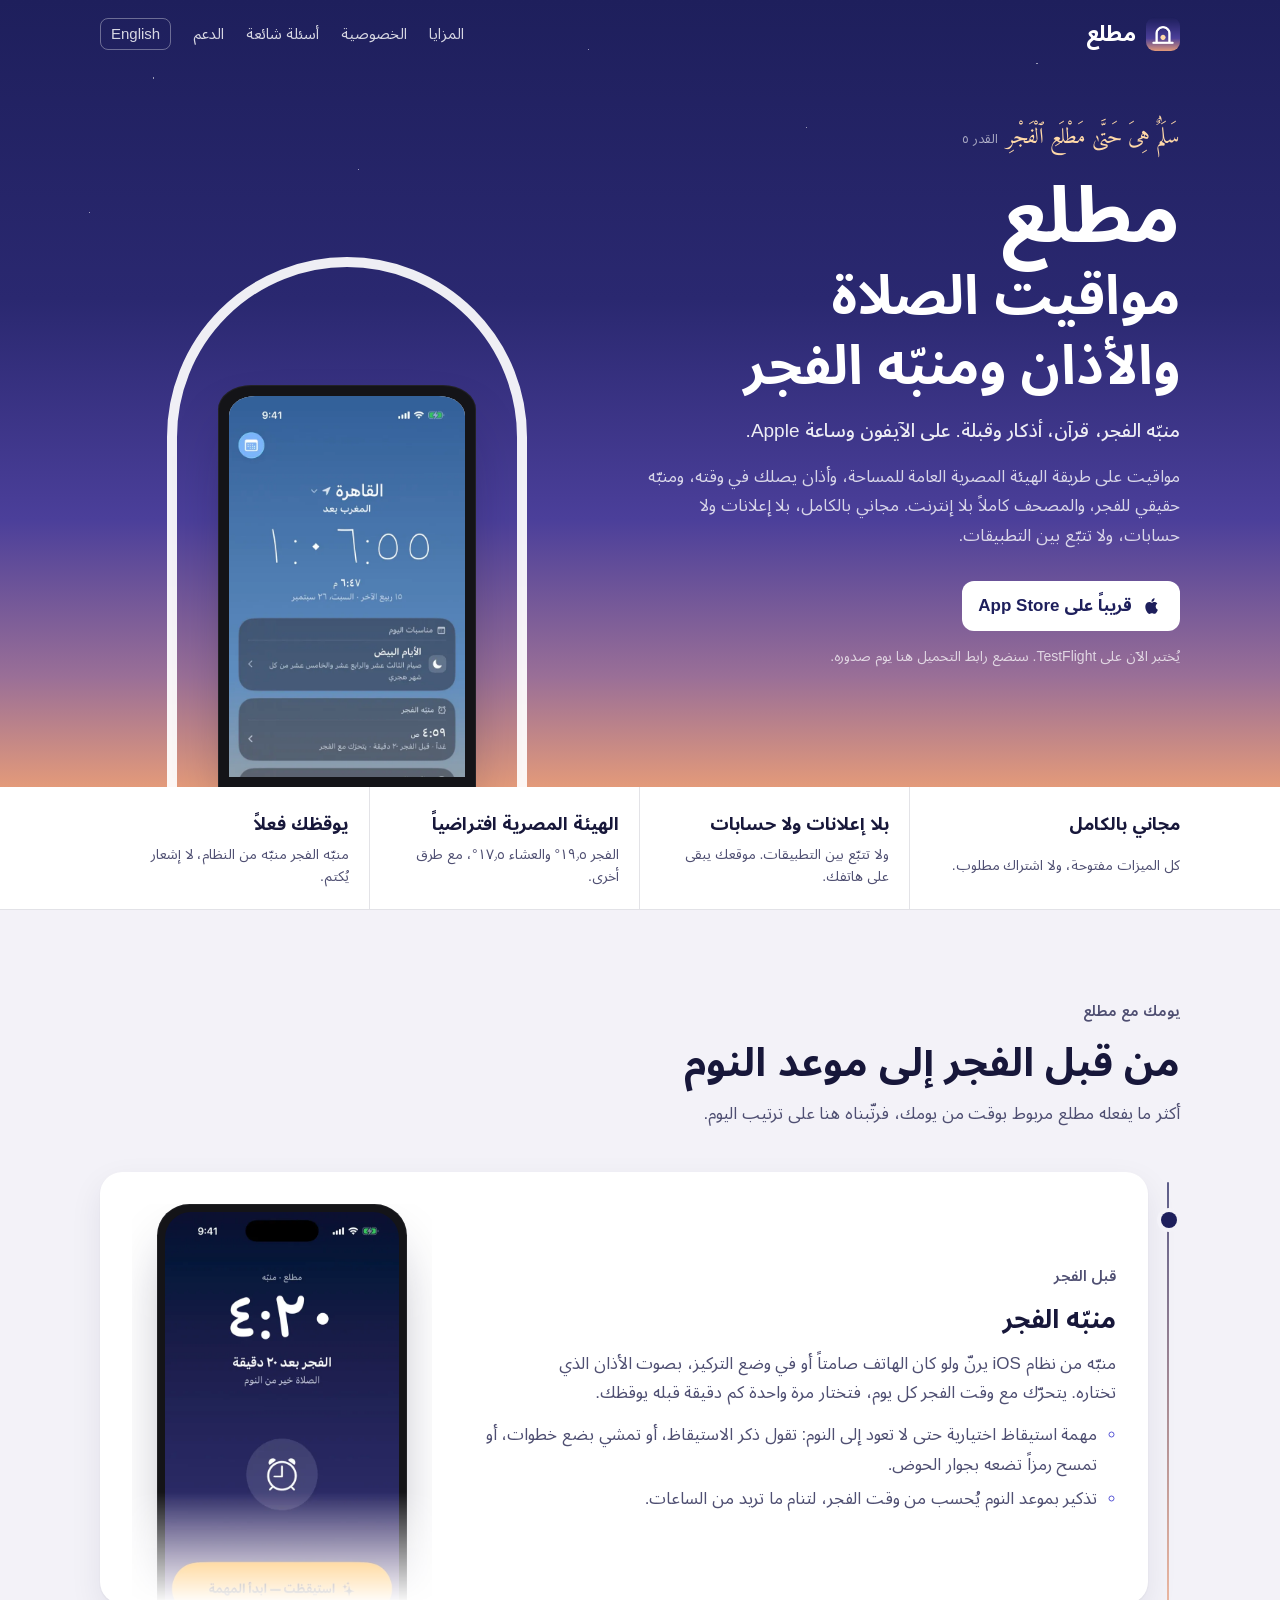
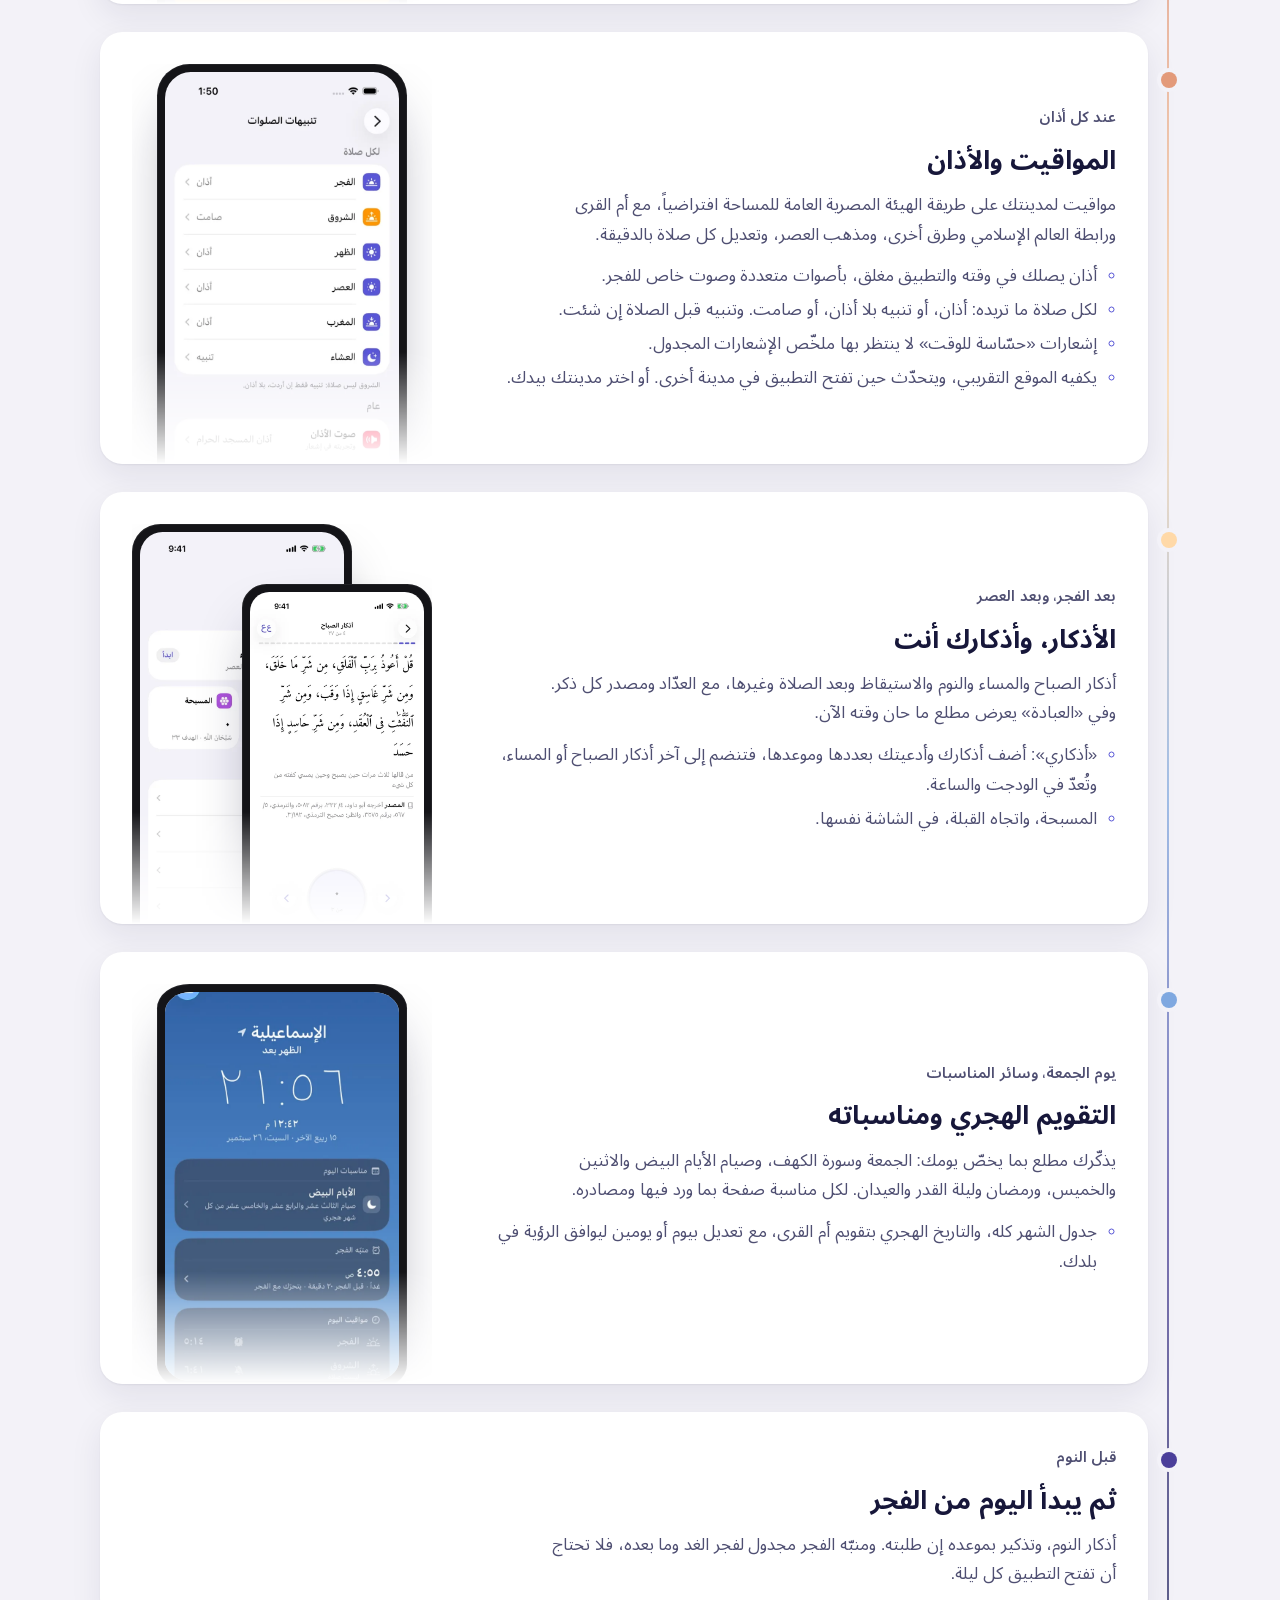
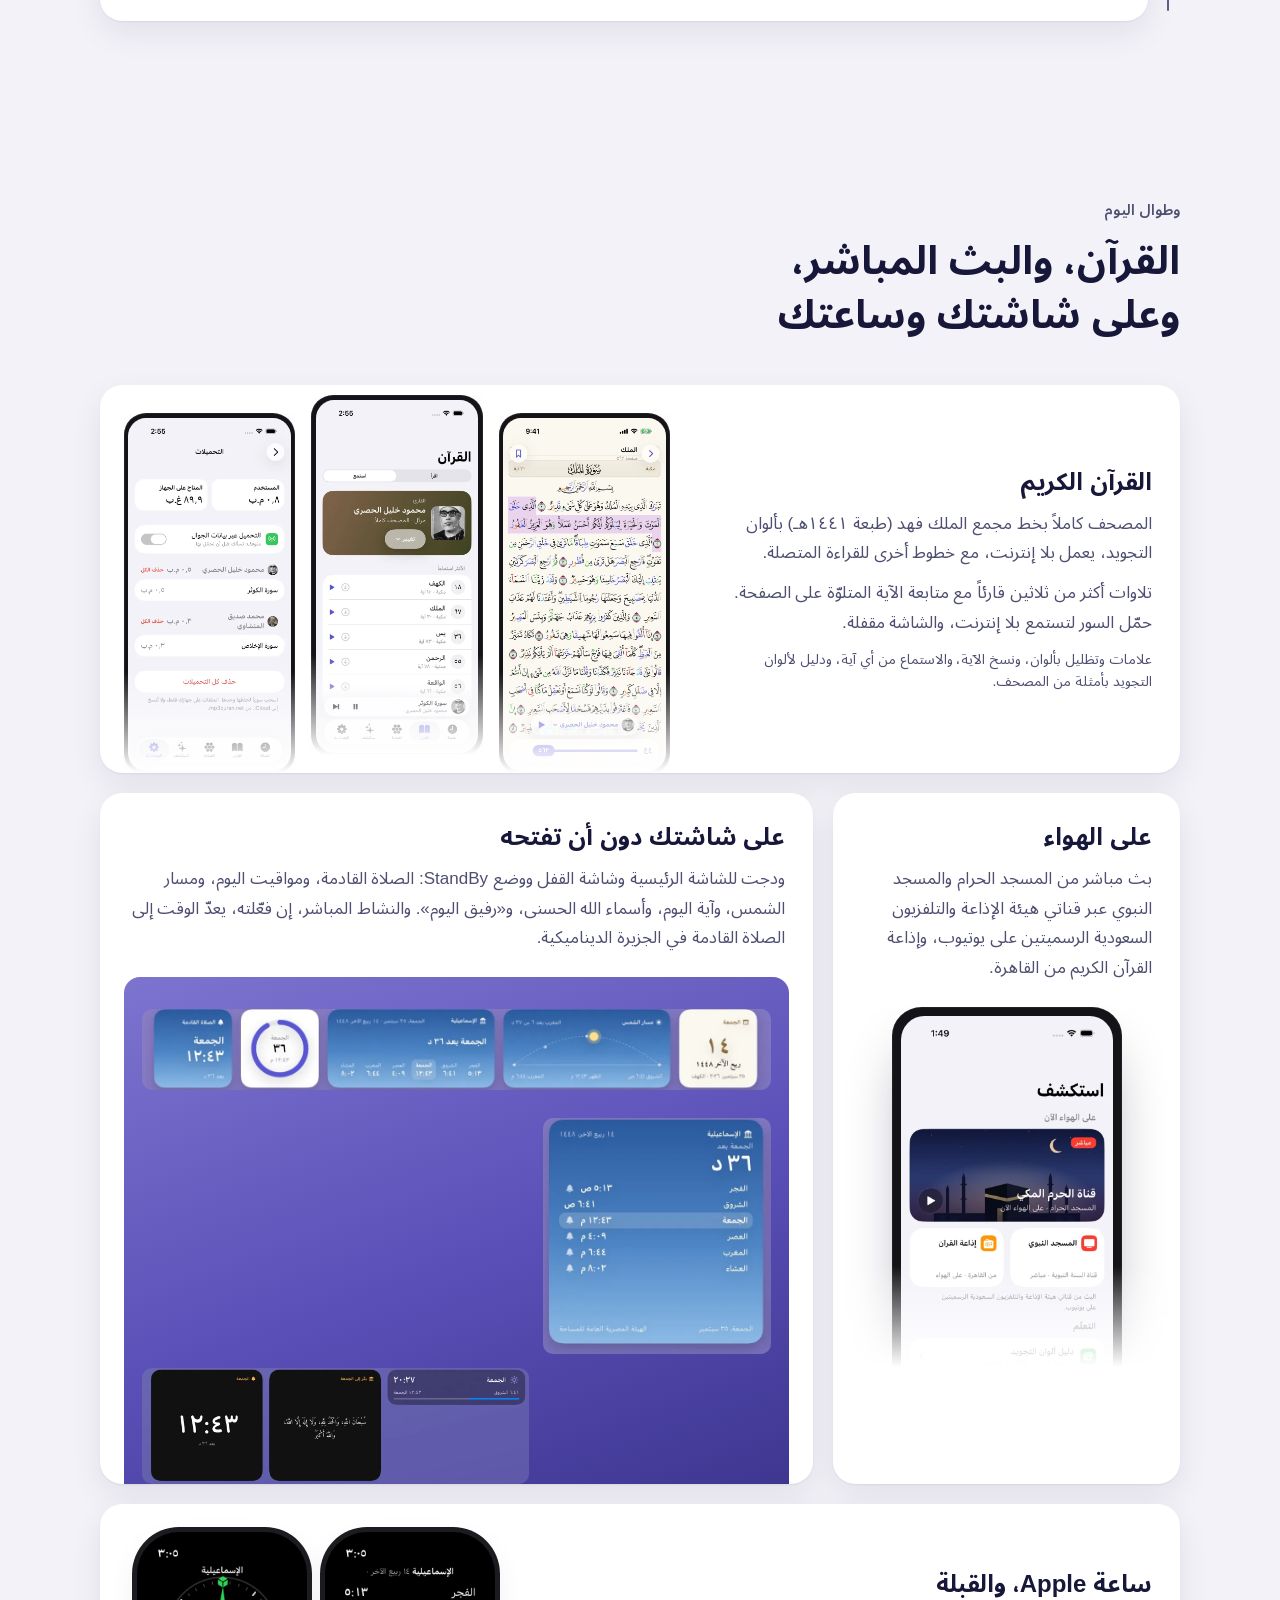
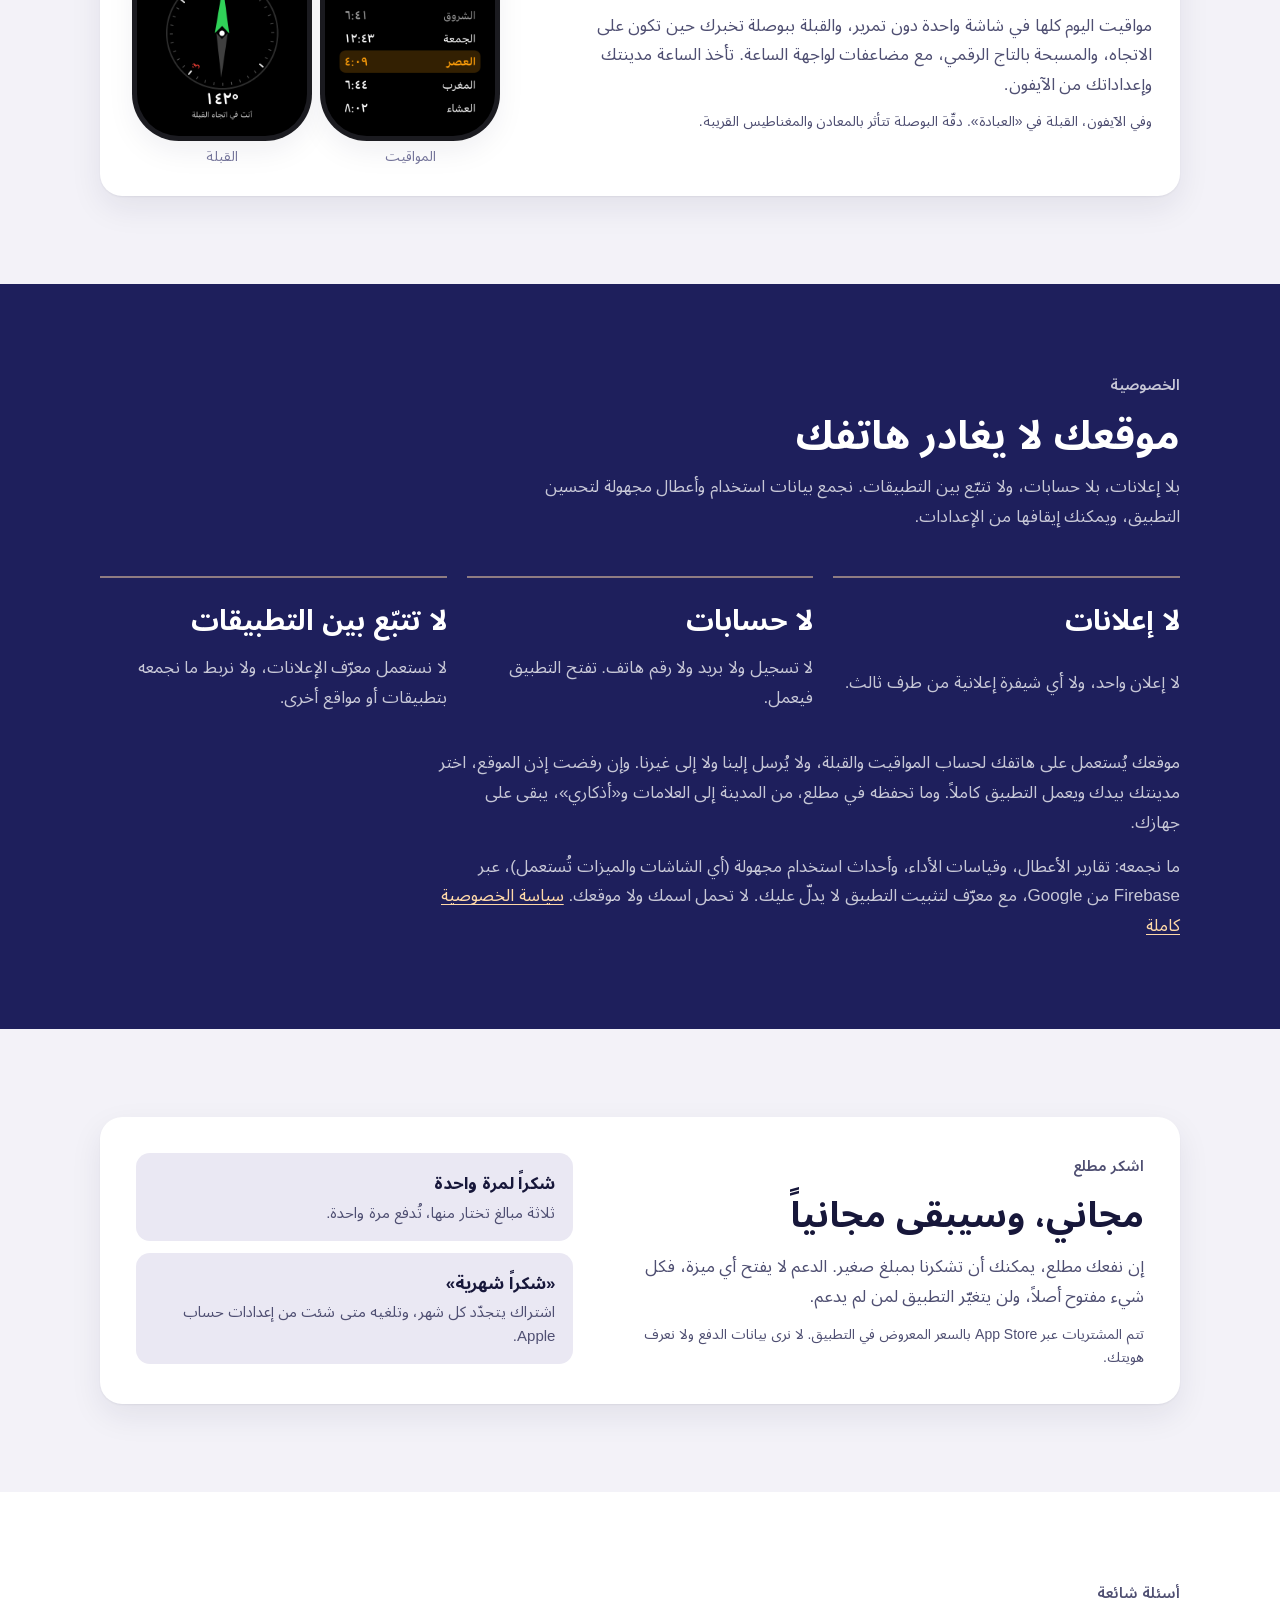
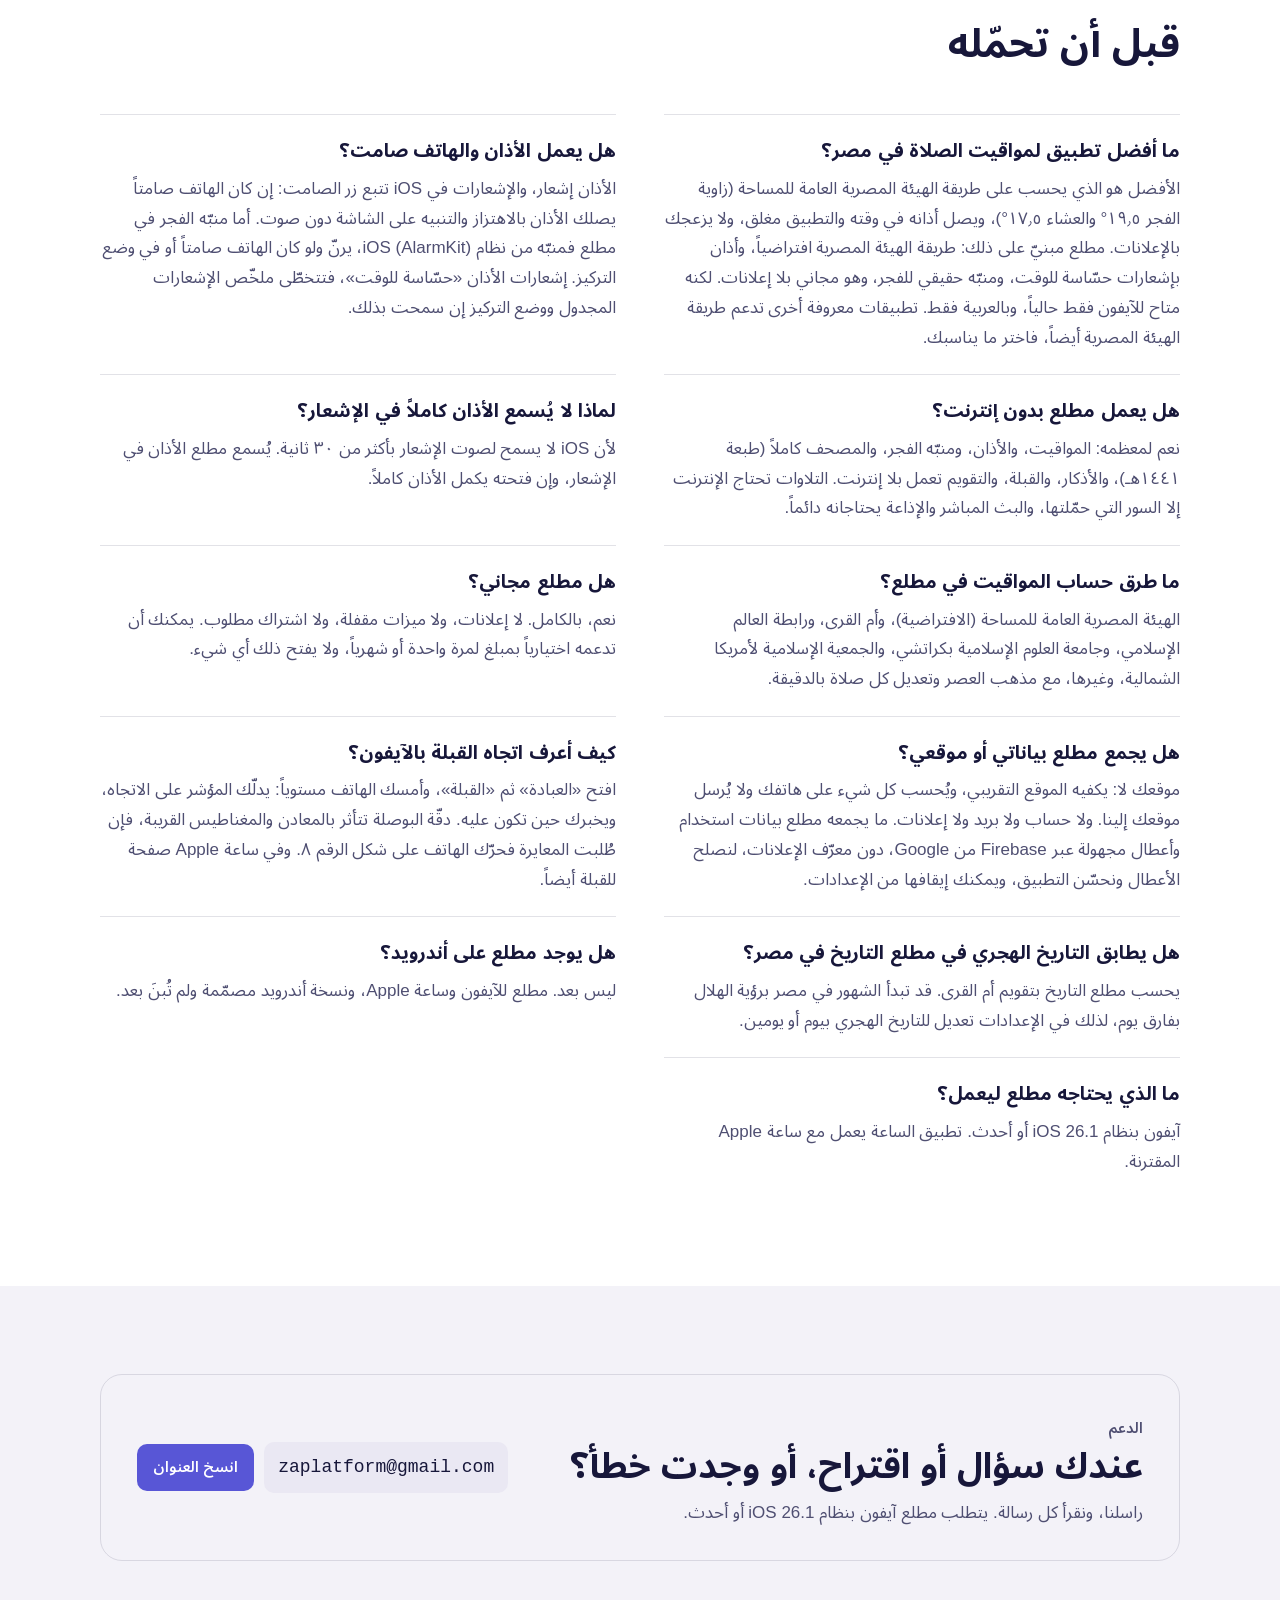
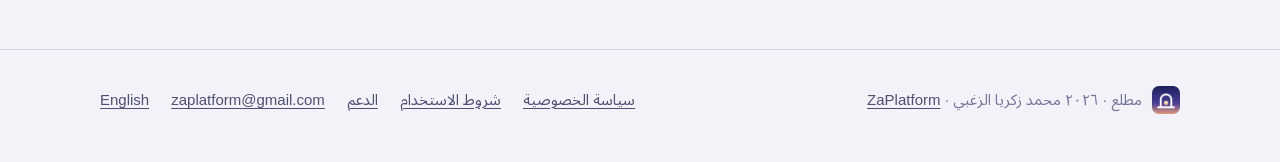
==== commit 0a42e2f5: "System font: SF Arabic on Apple, Noto Sans Arabic fallback (self-hosted); Amiri Quran for the ayah o" ====
--- a/index.html
+++ b/index.html
@@ -33,7 +33,8 @@
 
 <link rel="preconnect" href="https://fonts.googleapis.com">
 <link rel="preconnect" href="https://fonts.gstatic.com" crossorigin>
-<link href="https://fonts.googleapis.com/css2?family=Amiri+Quran&family=Reem+Kufi:wght@500;600;700&family=Vazirmatn:wght@400;500;600;700&display=swap" rel="stylesheet">
+<!-- Only the ayah needs a webfont; text= subsets Amiri Quran to its glyphs. Everything else is the system font. -->
+<link href="https://fonts.googleapis.com/css2?family=Amiri+Quran&amp;text=%D8%B3%D9%8E%D9%84%D9%8E%D9%B0%D9%85%D9%8C%20%D9%87%D9%90%D9%89%D9%8E%20%D8%AD%D9%8E%D8%AA%D9%8E%D9%91%D9%89%D9%B0%20%D9%85%D9%8E%D8%B7%D9%92%D9%84%D9%8E%D8%B9%D9%90%20%D9%B1%D9%84%D9%92%D9%81%D9%8E%D8%AC%D9%92%D8%B1%D9%90&amp;display=swap" rel="stylesheet">
 <link rel="preload" as="image" href="img/shots/today.webp" type="image/webp">
 <link rel="stylesheet" href="landing.css">
 
--- a/landing.css
+++ b/landing.css
@@ -1,6 +1,7 @@
 /* مطلع — landing page.
  * The page borrows the icon's one idea: night turning to dawn inside a mihrab arch.
  * Rules this file keeps:
+ *  · Type = the system font (SF Arabic on Apple, Noto Sans Arabic elsewhere); Amiri Quran for the ayah only.
  *  · NO letter-spacing anywhere. Arabic is a connected script and letter-spacing breaks
  *    words into glyphs (see memory: reference_arabic_no_letter_spacing). Emphasis in Arabic
  *    comes from weight, size and colour.
@@ -9,6 +10,22 @@
  *  · Accent = the app's system indigo (#5856D6 light / #7D7AFF-ish dark). Nothing else is
  *    tinted.
  *  · Logical properties only (inline-start/end), so the same sheet serves / (rtl) and /en/ (ltr). */
+
+/* Type: the system font, chosen by the user 2026-09-26 (font-variants.html, option 7).
+ * Apple devices get SF Arabic, the iOS app's own face, and download nothing. Everywhere else
+ * Arabic falls back to Noto Sans Arabic: a local install if there is one, else the self-hosted
+ * variable file (400-700, Arabic subset only, so Latin never triggers it). The browser only
+ * fetches it when a glyph actually needs it. */
+@font-face {
+  font-family: "Noto Sans Arabic"; font-style: normal; font-weight: 400; font-display: swap;
+  src: local("Noto Sans Arabic Regular"), local("NotoSansArabic-Regular"), url("fonts/noto-sans-arabic.woff2") format("woff2");
+  unicode-range: U+0600-06FF, U+0750-077F, U+0870-088E, U+0890-0891, U+0897-08E1, U+08E3-08FF, U+200C-200E, U+2010-2011, U+204F, U+2E41, U+FB50-FDFF, U+FE70-FE74, U+FE76-FEFC, U+102E0-102FB, U+10E60-10E7E, U+10EC2-10EC4, U+10EFC-10EFF, U+1EE00-1EE03, U+1EE05-1EE1F, U+1EE21-1EE22, U+1EE24, U+1EE27, U+1EE29-1EE32, U+1EE34-1EE37, U+1EE39, U+1EE3B, U+1EE42, U+1EE47, U+1EE49, U+1EE4B, U+1EE4D-1EE4F, U+1EE51-1EE52, U+1EE54, U+1EE57, U+1EE59, U+1EE5B, U+1EE5D, U+1EE5F, U+1EE61-1EE62, U+1EE64, U+1EE67-1EE6A, U+1EE6C-1EE72, U+1EE74-1EE77, U+1EE79-1EE7C, U+1EE7E, U+1EE80-1EE89, U+1EE8B-1EE9B, U+1EEA1-1EEA3, U+1EEA5-1EEA9, U+1EEAB-1EEBB, U+1EEF0-1EEF1;
+}
+@font-face {
+  font-family: "Noto Sans Arabic"; font-style: normal; font-weight: 500 700; font-display: swap;
+  src: local("Noto Sans Arabic Bold"), local("NotoSansArabic-Bold"), url("fonts/noto-sans-arabic.woff2") format("woff2");
+  unicode-range: U+0600-06FF, U+0750-077F, U+0870-088E, U+0890-0891, U+0897-08E1, U+08E3-08FF, U+200C-200E, U+2010-2011, U+204F, U+2E41, U+FB50-FDFF, U+FE70-FE74, U+FE76-FEFC, U+102E0-102FB, U+10E60-10E7E, U+10EC2-10EC4, U+10EFC-10EFF, U+1EE00-1EE03, U+1EE05-1EE1F, U+1EE21-1EE22, U+1EE24, U+1EE27, U+1EE29-1EE32, U+1EE34-1EE37, U+1EE39, U+1EE3B, U+1EE42, U+1EE47, U+1EE49, U+1EE4B, U+1EE4D-1EE4F, U+1EE51-1EE52, U+1EE54, U+1EE57, U+1EE59, U+1EE5B, U+1EE5D, U+1EE5F, U+1EE61-1EE62, U+1EE64, U+1EE67-1EE6A, U+1EE6C-1EE72, U+1EE74-1EE77, U+1EE79-1EE7C, U+1EE7E, U+1EE80-1EE89, U+1EE8B-1EE9B, U+1EEA1-1EEA3, U+1EEA5-1EEA9, U+1EEAB-1EEBB, U+1EEF0-1EEF1;
+}
 
 :root {
   --night: #1E1F5C;
@@ -29,8 +46,9 @@
   --shadow: 0 1px 2px rgba(23, 23, 58, .06), 0 12px 32px rgba(23, 23, 58, .08);
   --bezel: #141418;
 
-  --display: "Reem Kufi", "Vazirmatn", "Geeza Pro", sans-serif;
-  --body: "Vazirmatn", -apple-system, "SF Arabic", "Geeza Pro", "Noto Sans Arabic", system-ui, sans-serif;
+  --system: -apple-system, BlinkMacSystemFont, "SF Arabic", "SF Pro Text", "Noto Sans Arabic", "Segoe UI", Roboto, "Helvetica Neue", Arial, system-ui, sans-serif;
+  --display: var(--system);
+  --body: var(--system);
   --quran: "Amiri Quran", "Amiri", "Geeza Pro", serif;
 
   --wrap: 1120px;
@@ -85,7 +103,7 @@
 picture { display: contents; } /* the AVIF/JPEG wrapper must not become a layout box */
 a { color: var(--tint-ink); text-underline-offset: .2em; }
 :focus-visible { outline: 3px solid var(--tint); outline-offset: 3px; border-radius: 6px; }
-h1, h2, h3 { font-family: var(--display); font-weight: 600; line-height: 1.35; text-wrap: balance; margin: 0; }
+h1, h2, h3 { font-family: var(--display); font-weight: 700; line-height: 1.35; text-wrap: balance; margin: 0; }
 p { margin: 0; }
 .num { font-variant-numeric: tabular-nums; }
 
@@ -97,7 +115,7 @@
   padding-top: env(safe-area-inset-top, 0px);
 }
 .bar .wrap { display: flex; align-items: center; justify-content: space-between; gap: 16px; min-height: 68px; }
-.brand { display: flex; align-items: center; gap: 10px; color: #fff; text-decoration: none; font-family: var(--display); font-size: 22px; font-weight: 600; }
+.brand { display: flex; align-items: center; gap: 10px; color: #fff; text-decoration: none; font-family: var(--display); font-size: 22px; font-weight: 700; }
 .brand img { width: 34px; height: 34px; border-radius: 9px; }
 .bar nav { display: flex; align-items: center; gap: 22px; font-size: 15px; }
 .bar nav a { color: rgba(255, 255, 255, .82); text-decoration: none; }
@@ -126,7 +144,7 @@
 .hero-copy { padding-block-end: 120px; align-self: center; }
 .ayah { font-family: var(--quran); font-size: 22px; line-height: 2; color: var(--sun); margin-block-end: 18px; }
 .ayah small { font-family: var(--body); font-size: 13px; color: rgba(255, 255, 255, .6); margin-inline-start: 8px; }
-.hero h1 { font-size: clamp(34px, 5.2vw, 58px); line-height: 1.3; font-weight: 700; }
+.hero h1 { font-size: clamp(32px, 5vw, 54px); line-height: 1.3; font-weight: 700; }
 .hero h1 .name { display: block; font-size: 1.45em; line-height: 1.15; color: #fff; }
 .hero .sub { margin-block-start: 14px; font-size: 19px; color: rgba(255, 255, 255, .9); font-weight: 500; }
 .hero .lead { margin-block-start: 14px; max-width: 34em; color: rgba(255, 255, 255, .78); font-size: 17px; }
@@ -174,7 +192,7 @@
 .facts ul { list-style: none; margin: 0; padding: 0; display: grid; grid-template-columns: repeat(4, 1fr); }
 .facts li { padding-block: 22px; padding-inline: 20px; border-inline-start: 1px solid var(--line); display: grid; gap: 2px; }
 .facts li:first-child { border-inline-start: 0; padding-inline-start: 0; }
-.facts b { font-family: var(--display); font-weight: 600; font-size: 19px; }
+.facts b { font-family: var(--display); font-weight: 700; font-size: 18px; }
 .facts span { color: var(--ink-2); font-size: 14px; line-height: 1.6; }
 @media (max-width: 860px) {
   .facts ul { grid-template-columns: 1fr 1fr; }
@@ -282,7 +300,7 @@
 .privacy .head p { color: rgba(255, 255, 255, .75); }
 .promises { list-style: none; margin: 0; padding: 0; display: grid; grid-template-columns: repeat(3, 1fr); gap: 20px; }
 .promises li { border-top: 2px solid rgba(255, 217, 168, .5); padding-block-start: 18px; display: grid; gap: 8px; }
-.promises b { font-family: var(--display); font-size: 30px; font-weight: 600; }
+.promises b { font-family: var(--display); font-size: 28px; font-weight: 700; }
 .promises span { color: rgba(255, 255, 255, .75); }
 .privacy .more { margin-block-start: 36px; color: rgba(255, 255, 255, .75); max-width: 44em; }
 .privacy a { color: var(--sun); }
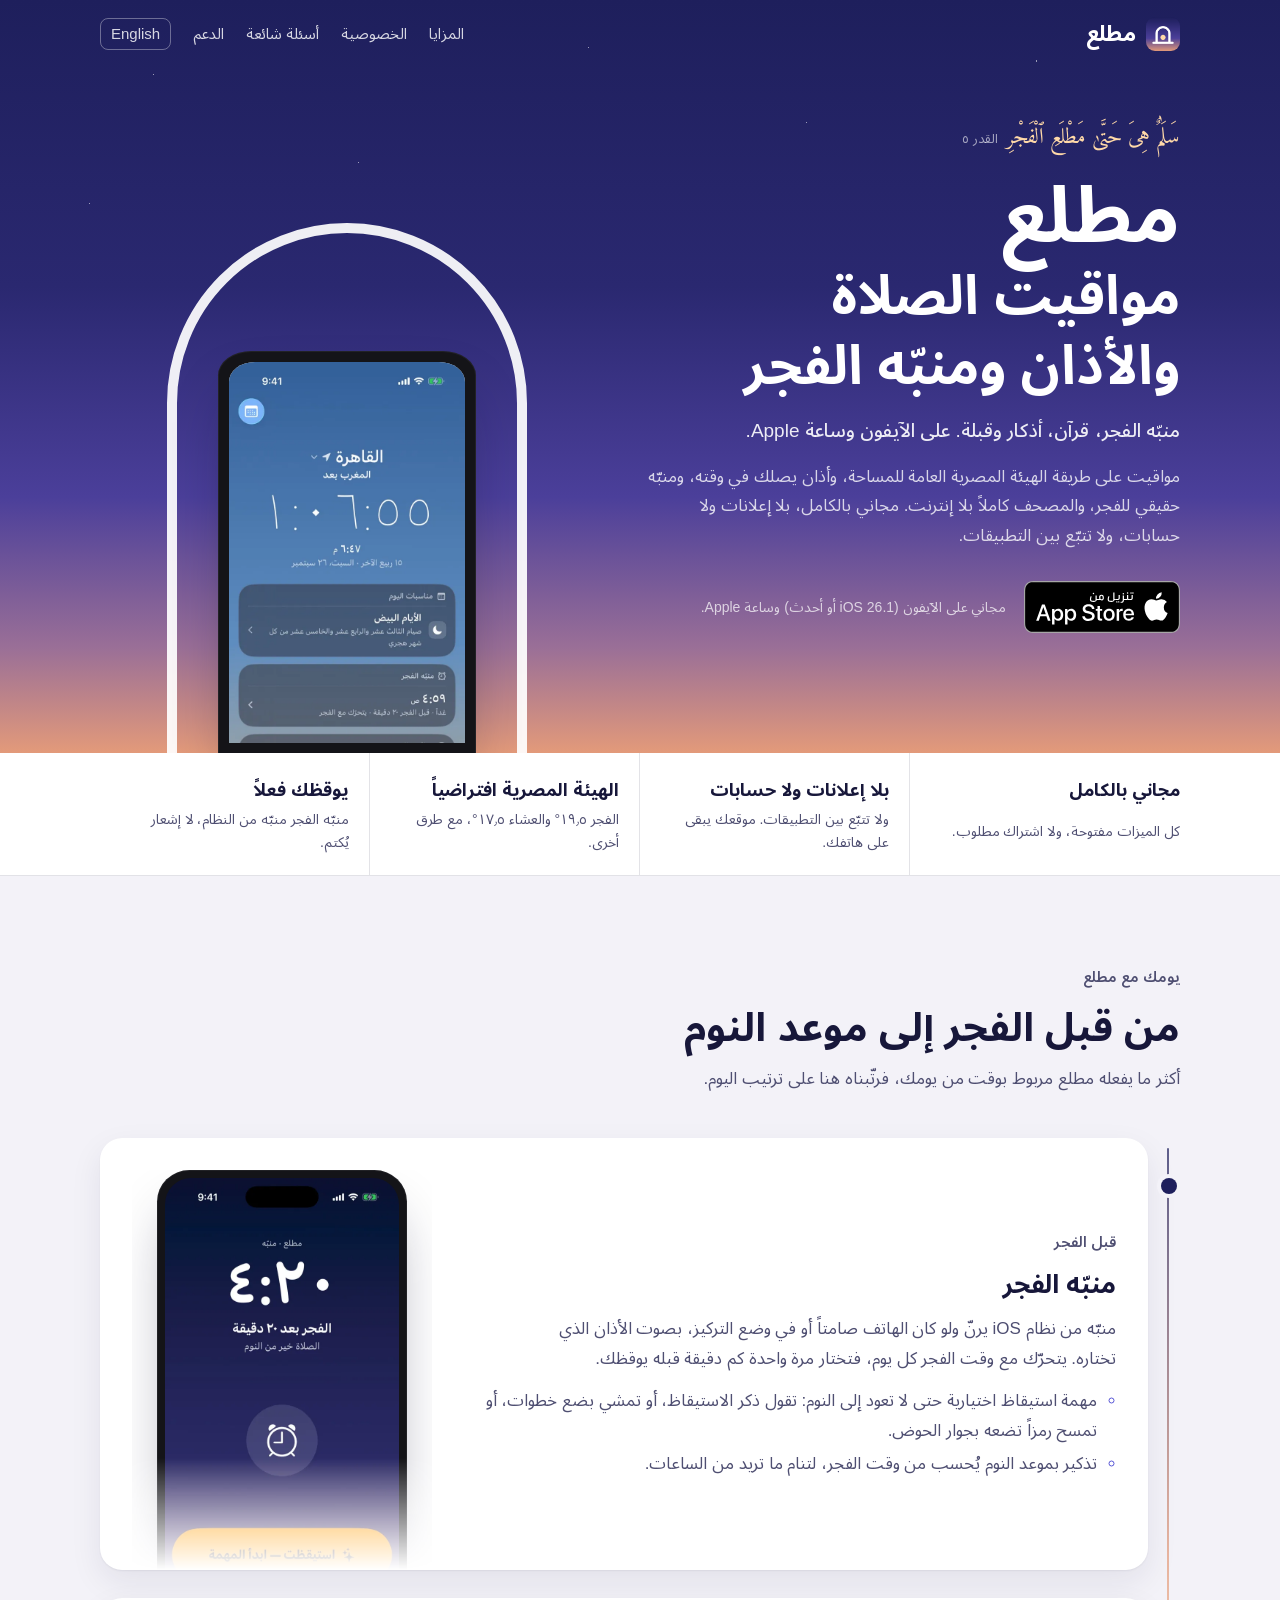
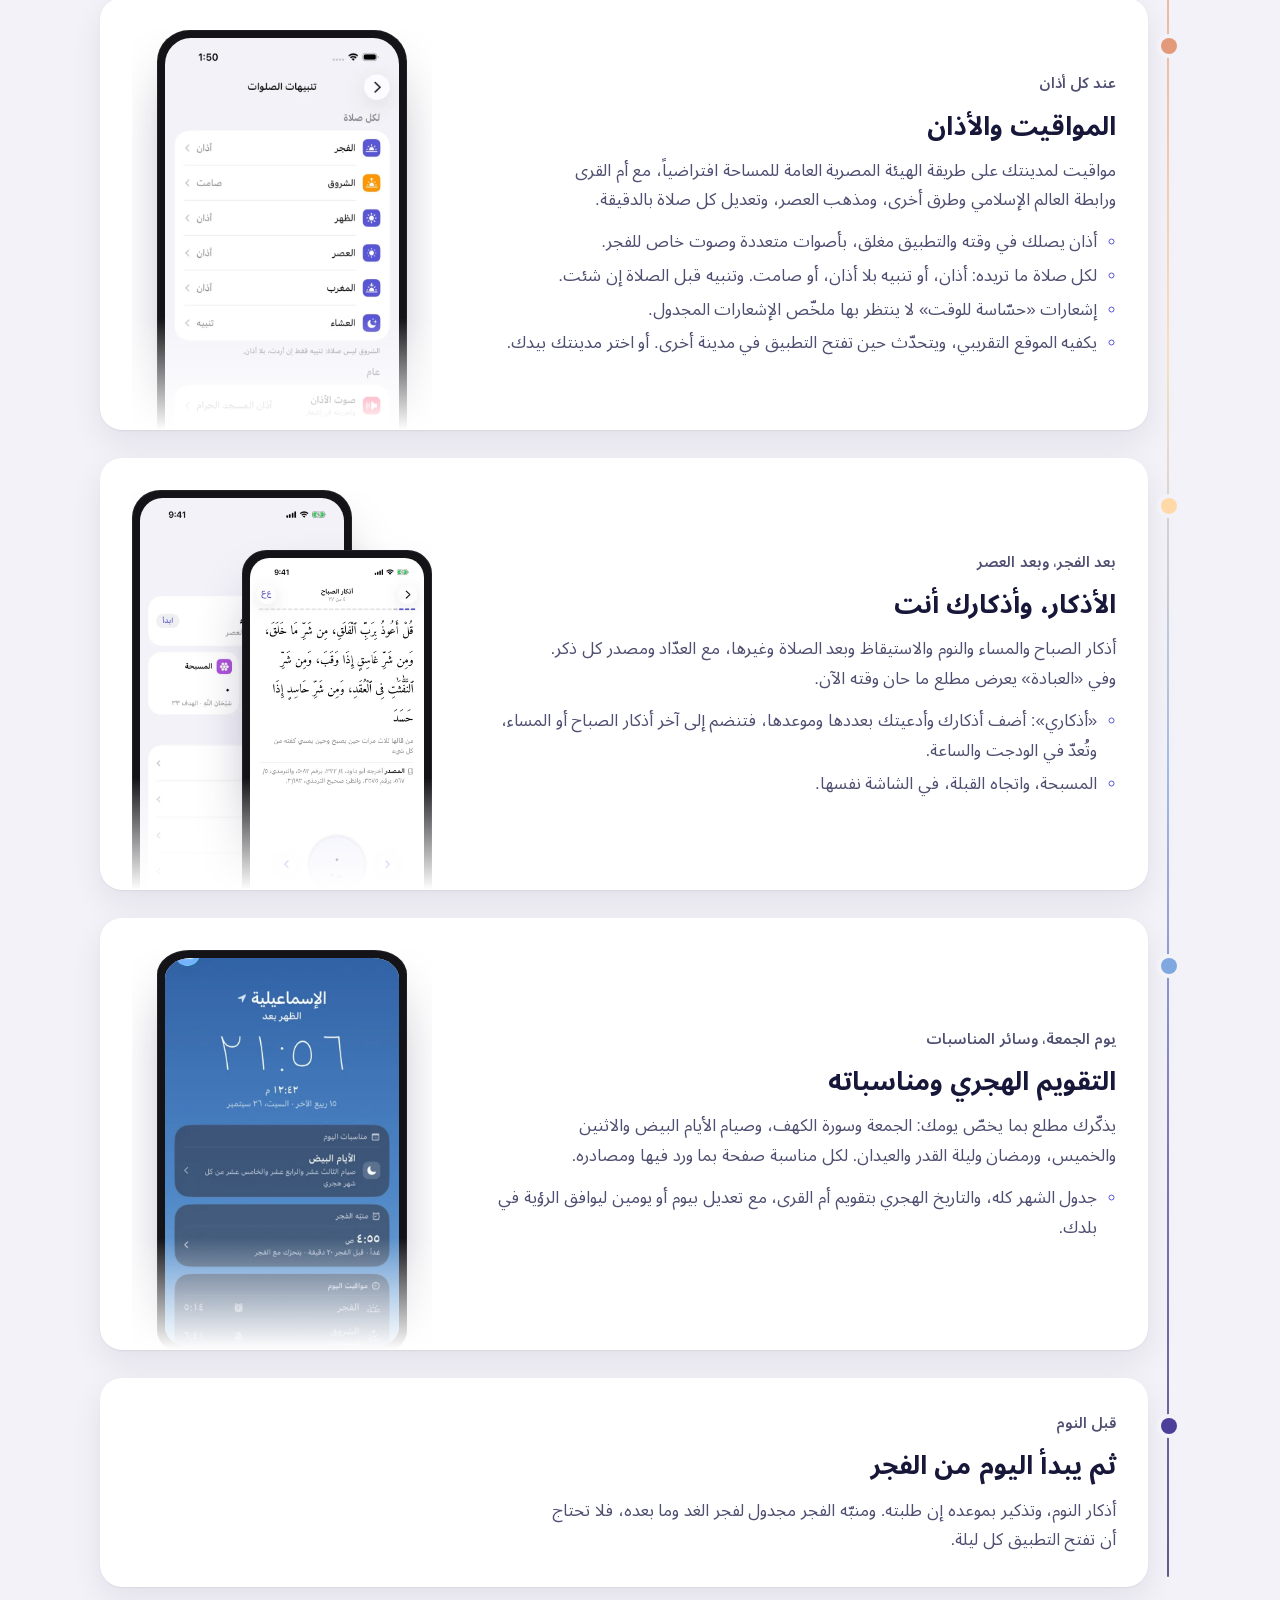
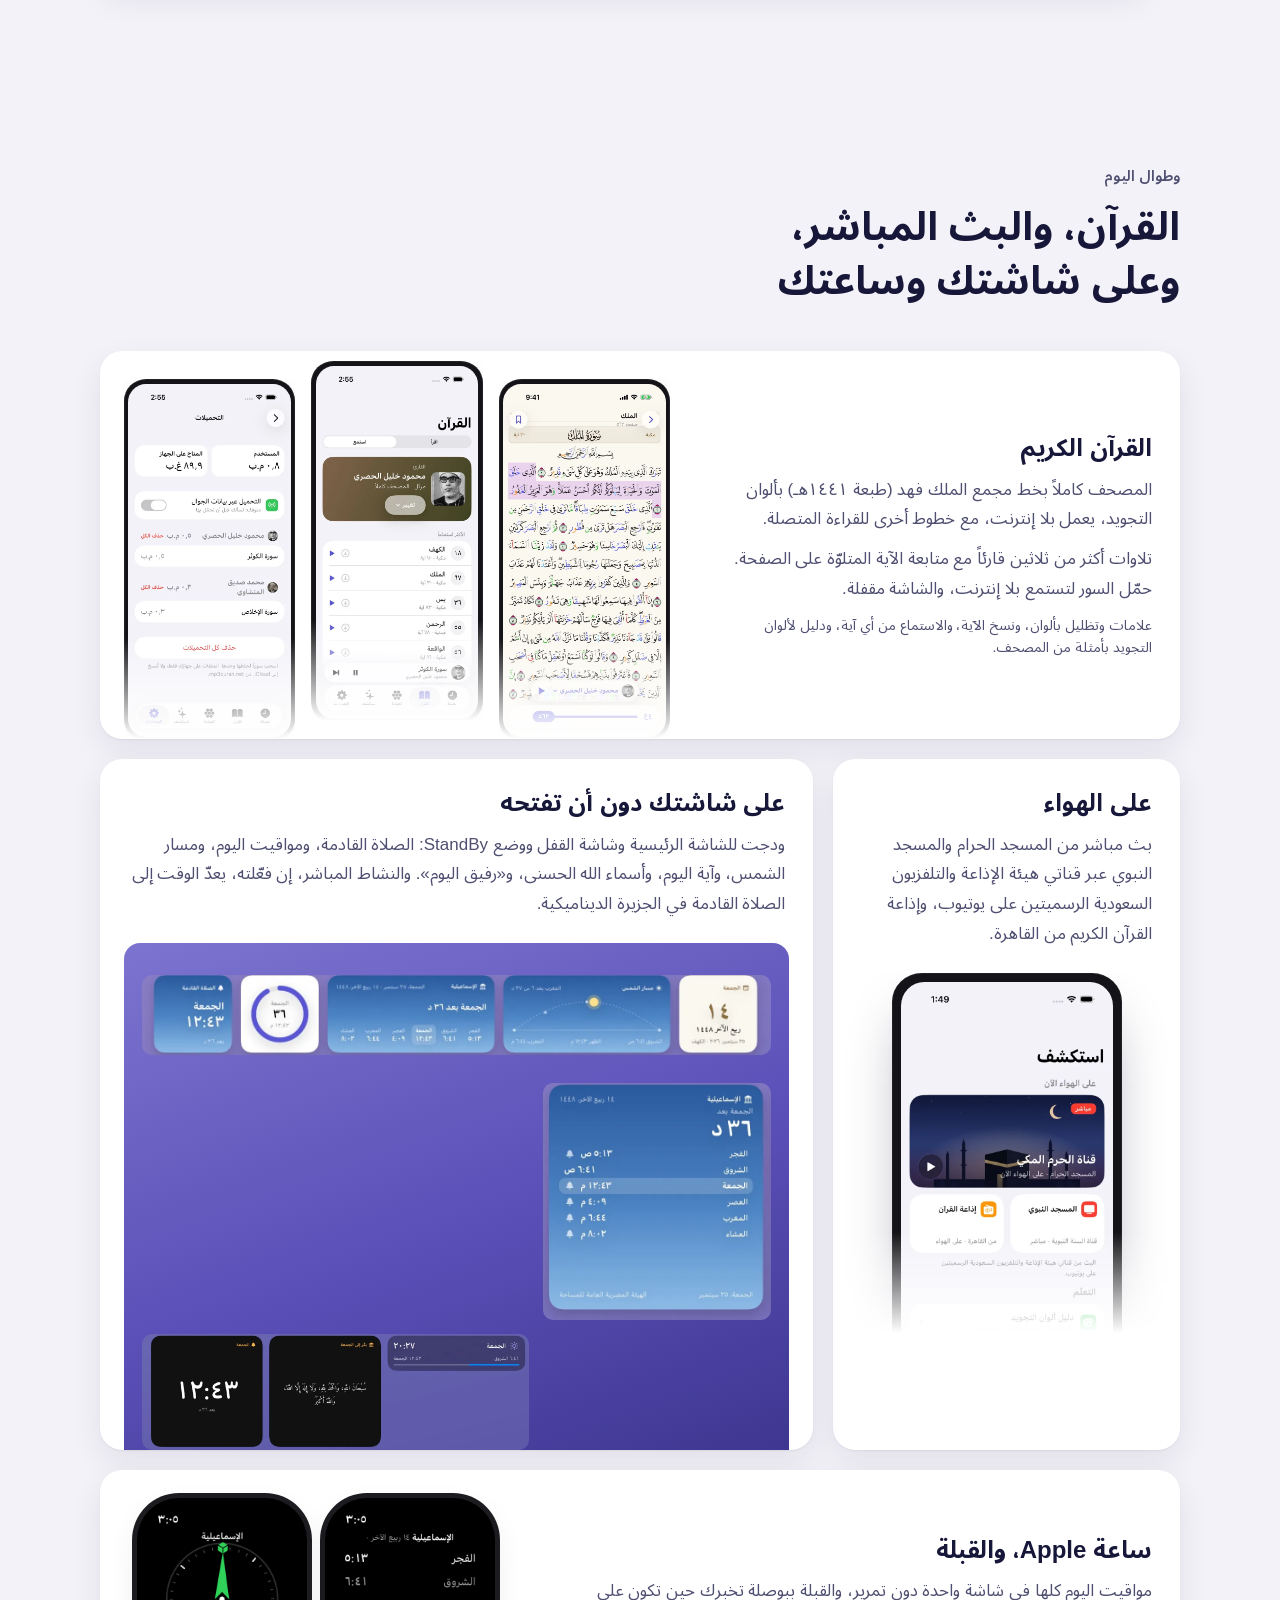
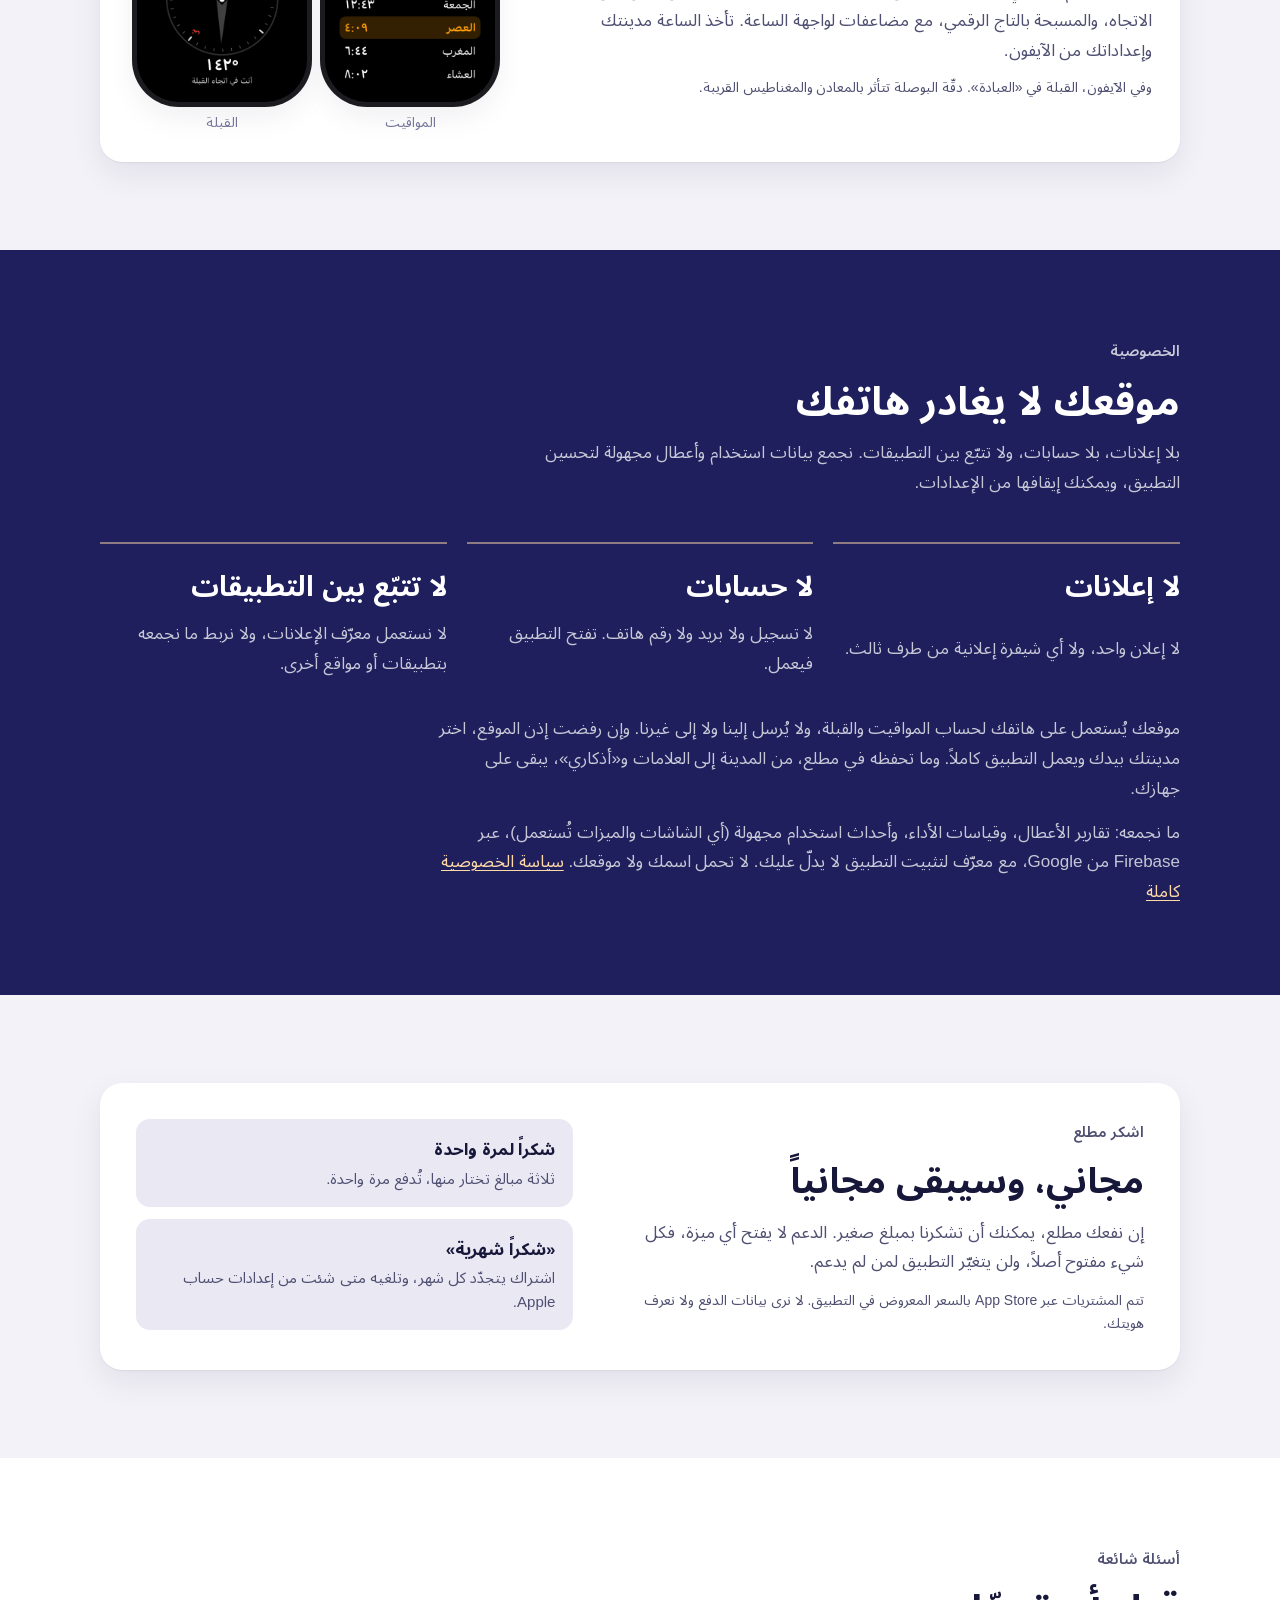
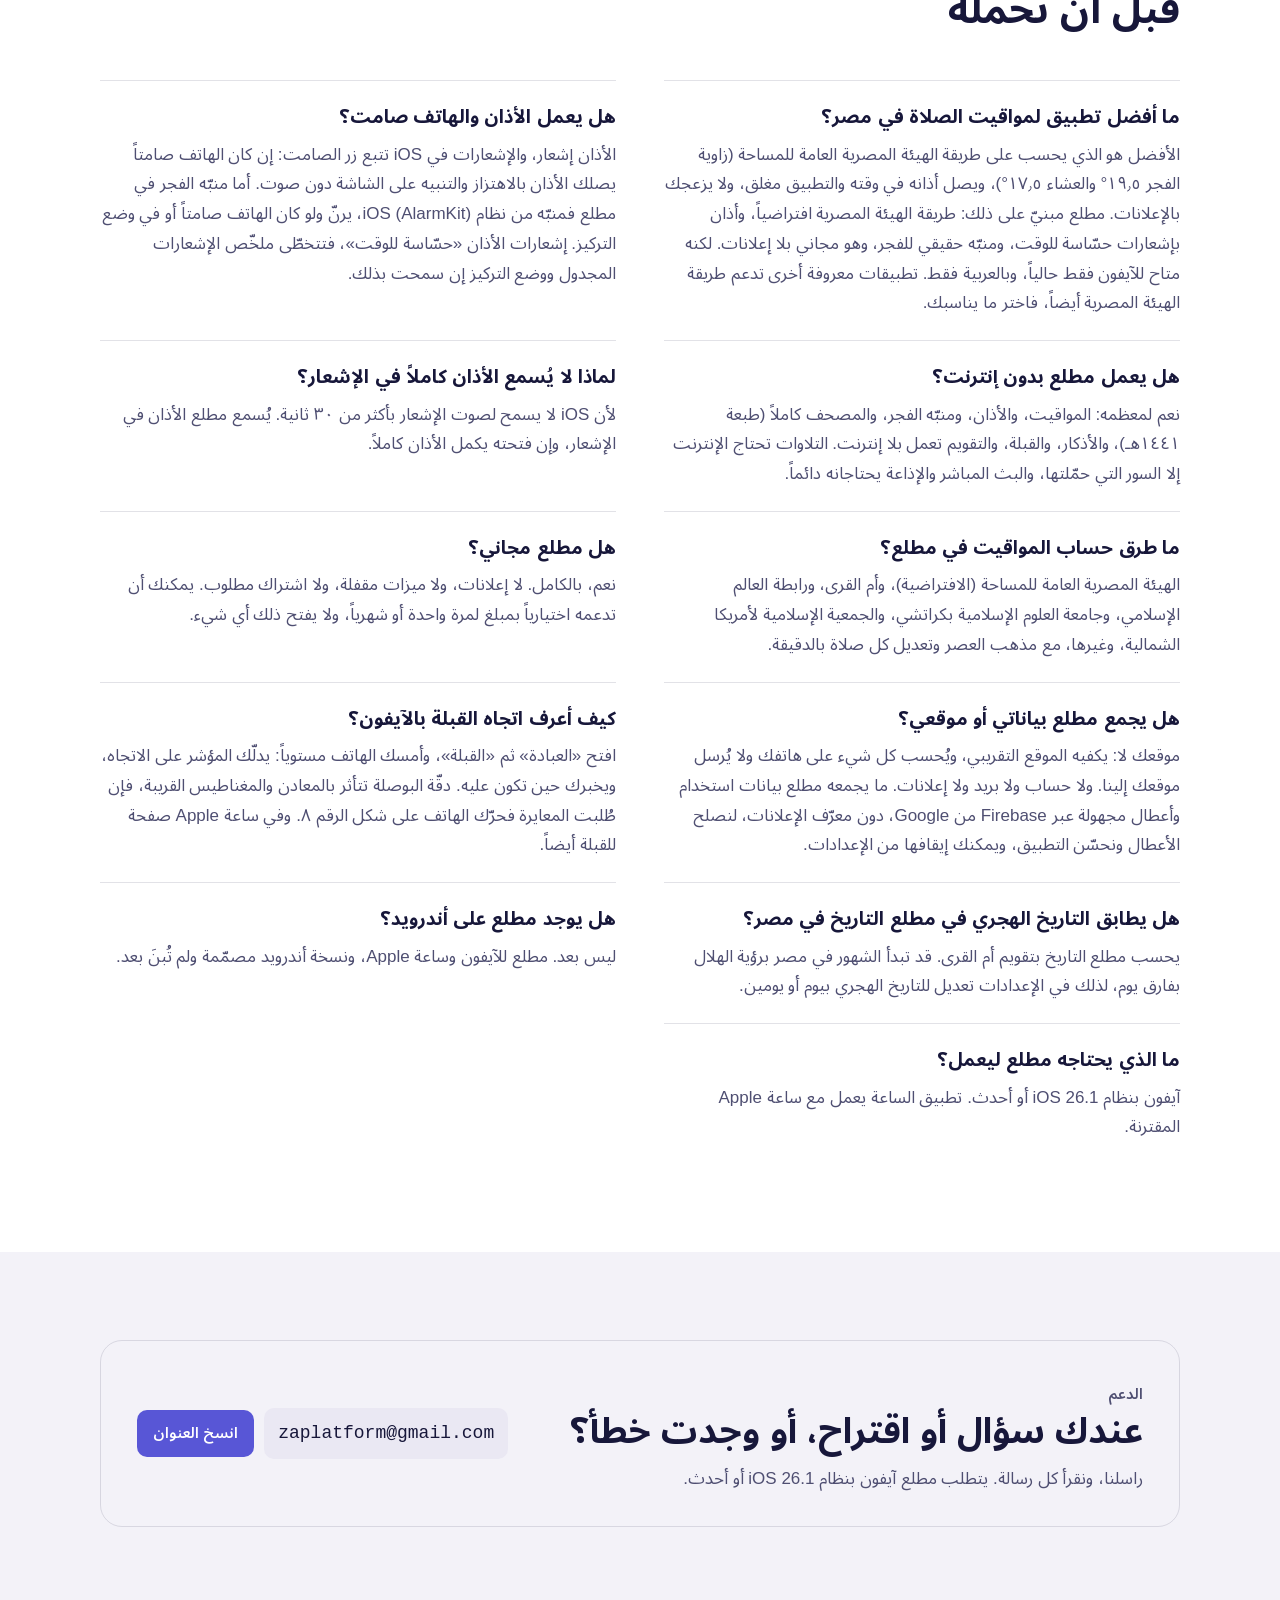
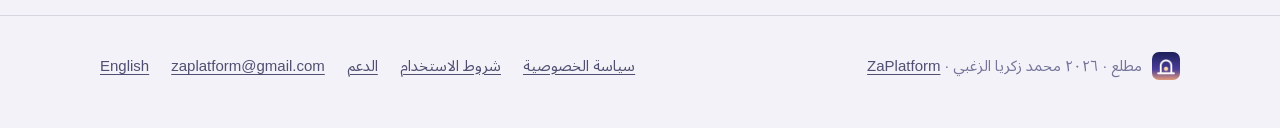
==== commit d55d4957: "App Store live: store badge in the hero, JSON-LD download URLs Built from design-thoughts/matla-land" ====
--- a/index.html
+++ b/index.html
@@ -52,7 +52,9 @@
   "applicationSubCategory": "مواقيت الصلاة",
   "inLanguage": "ar",
   "isAccessibleForFree": true,
-  "offers": { "@type": "Offer", "price": "0", "priceCurrency": "EGP" },
+  "offers": { "@type": "Offer", "price": "0", "priceCurrency": "EGP", "url": "https://apps.apple.com/app/id6813938812" },
+  "downloadUrl": "https://apps.apple.com/app/id6813938812",
+  "installUrl": "https://apps.apple.com/app/id6813938812",
   "screenshot": "https://matla.zaplatform.com/img/shots/today.jpg",
   "image": "https://matla.zaplatform.com/img/icon-512.png",
   "featureList": [
@@ -200,15 +202,10 @@
         <p class="sub">منبّه الفجر، قرآن، أذكار وقبلة. على الآيفون وساعة Apple.</p>
         <p class="lead">مواقيت على طريقة الهيئة المصرية العامة للمساحة، وأذان يصلك في وقته، ومنبّه حقيقي للفجر، والمصحف كاملاً بلا إنترنت. مجاني بالكامل، بلا إعلانات ولا حسابات، ولا تتبّع بين التطبيقات.</p>
         <div class="cta">
-          <!-- Before release. Swap for the badge below the day the app goes live. -->
-          <span class="soon" id="soon">
-            <svg viewBox="0 0 24 24" aria-hidden="true"><path fill="currentColor" d="M16.4 12.6c0-2.4 2-3.5 2-3.6-1.1-1.6-2.8-1.8-3.4-1.8-1.4-.1-2.8.9-3.5.9s-1.8-.9-3-.8C7 7.3 5.6 8.2 4.8 9.6c-1.7 2.9-.4 7.2 1.2 9.5.8 1.1 1.7 2.4 2.9 2.4 1.2-.1 1.6-.8 3-.8s1.8.8 3 .7c1.3 0 2.1-1.1 2.8-2.3.9-1.3 1.3-2.6 1.3-2.7 0 0-2.6-1-2.6-3.8zM14.1 5.6c.6-.8 1.1-1.9 1-3-.9 0-2.1.6-2.7 1.4-.6.7-1.1 1.8-1 2.9 1.1.1 2.1-.5 2.7-1.3z"/></svg>
-            قريباً على App Store
-          </span>
-          <a class="store-live" id="store" href="https://apps.apple.com/app/id6813938812" hidden>
+          <a class="store-live" id="store" href="https://apps.apple.com/app/id6813938812">
             <img src="img/appstore-ar.svg" alt="تنزيل مطلع من App Store" width="156" height="52">
           </a>
-          <p class="note">يُختبر الآن على TestFlight. سنضع رابط التحميل هنا يوم صدوره.</p>
+          <p class="note">مجاني على الآيفون (iOS 26.1 أو أحدث) وساعة Apple.</p>
         </div>
       </div>
 
@@ -488,12 +485,6 @@
 </footer>
 
 <script>
-  // One switch, the web twin of StoreLinks.matlaIsLive in the app. Flip on release day.
-  var MATLA_LIVE = false;
-  if (MATLA_LIVE) {
-    document.getElementById('soon').hidden = true;
-    document.getElementById('store').hidden = false;
-  }
   document.getElementById('copy').addEventListener('click', function () {
     var b = this, t = document.getElementById('email');
     var done = function () { var o = b.textContent; b.textContent = b.dataset.done; setTimeout(function () { b.textContent = o; }, 1600); };
--- a/landing.css
+++ b/landing.css
@@ -149,12 +149,6 @@
 .hero .sub { margin-block-start: 14px; font-size: 19px; color: rgba(255, 255, 255, .9); font-weight: 500; }
 .hero .lead { margin-block-start: 14px; max-width: 34em; color: rgba(255, 255, 255, .78); font-size: 17px; }
 .cta { margin-block-start: 30px; display: flex; flex-wrap: wrap; align-items: center; gap: 14px 18px; }
-.soon {
-  display: inline-flex; align-items: center; gap: 10px;
-  background: #fff; color: var(--night); border-radius: 12px; padding: 10px 18px 10px 16px;
-  font-weight: 700; font-size: 17px;
-}
-.soon svg { width: 20px; height: 20px; flex: none; }
 .cta .note { font-size: 14px; color: rgba(255, 255, 255, .72); max-width: 26em; line-height: 1.6; }
 .store-live img { height: 52px; width: auto; }
 
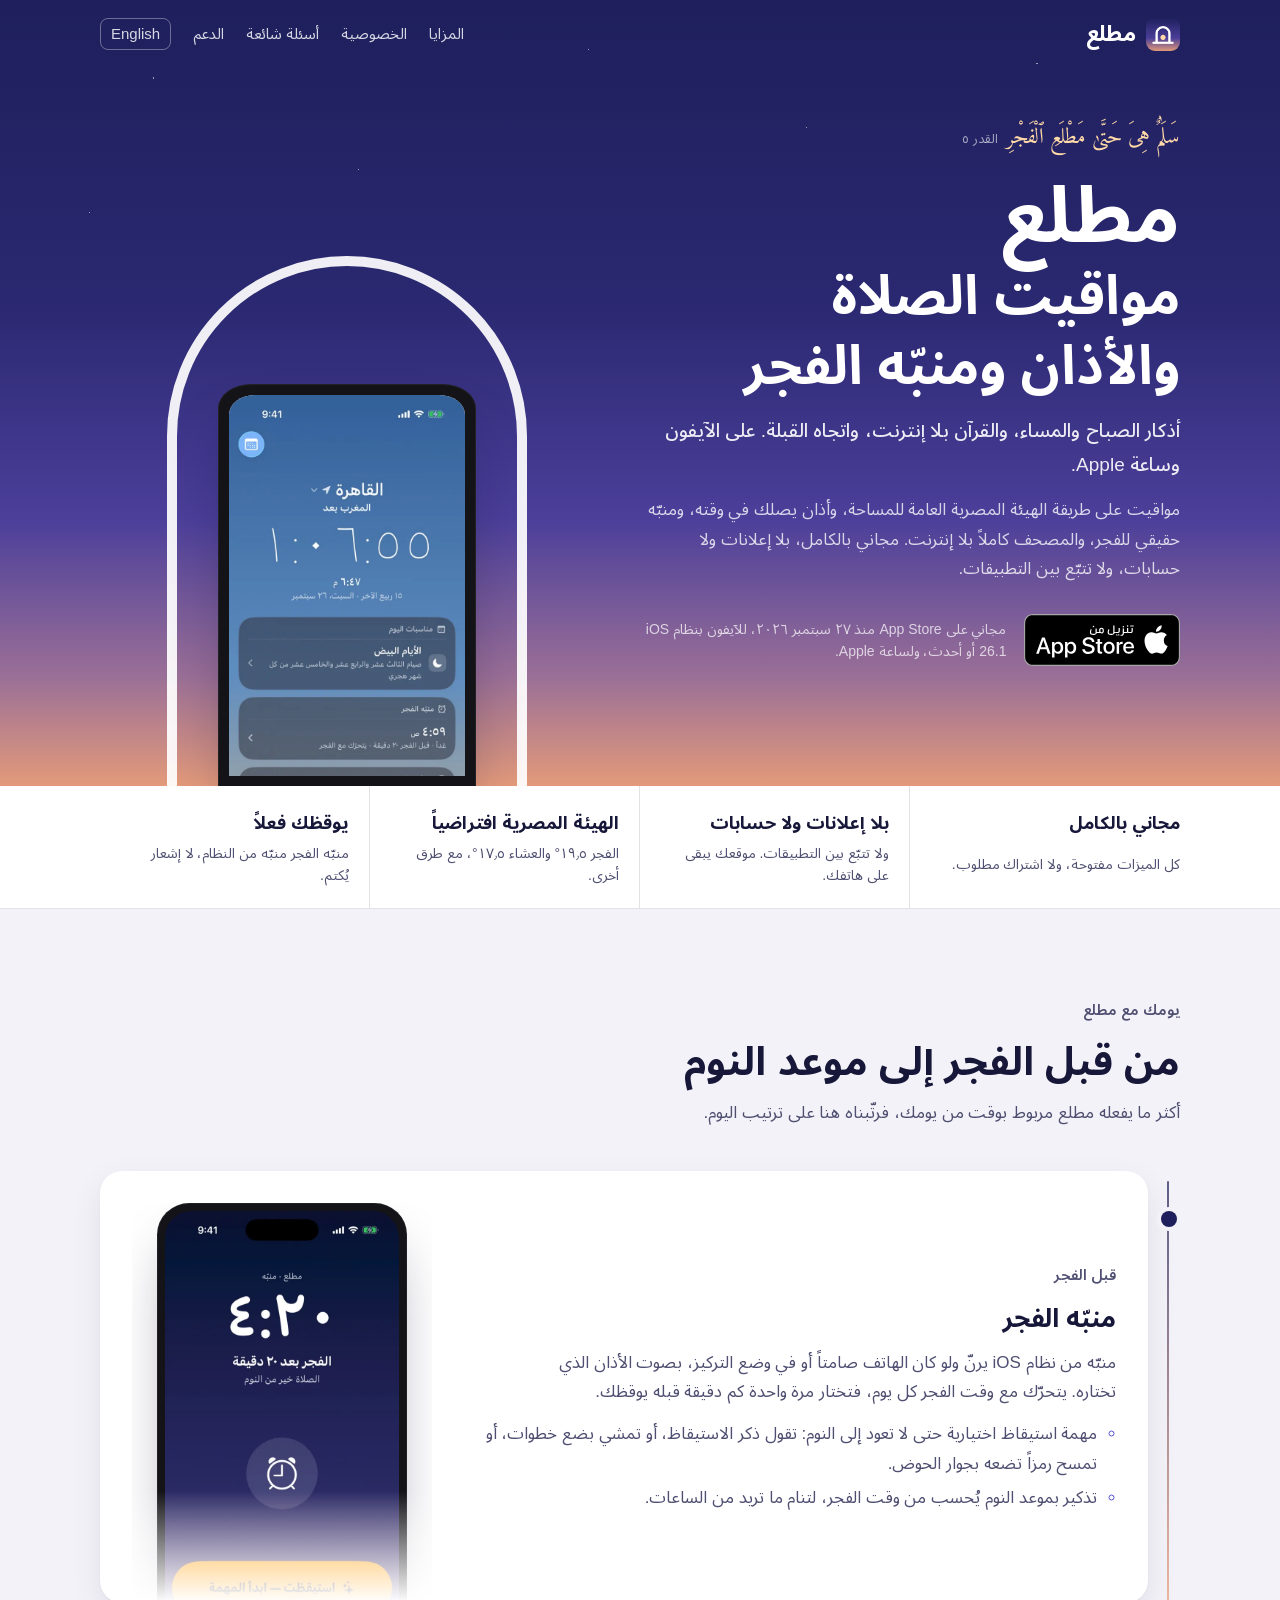
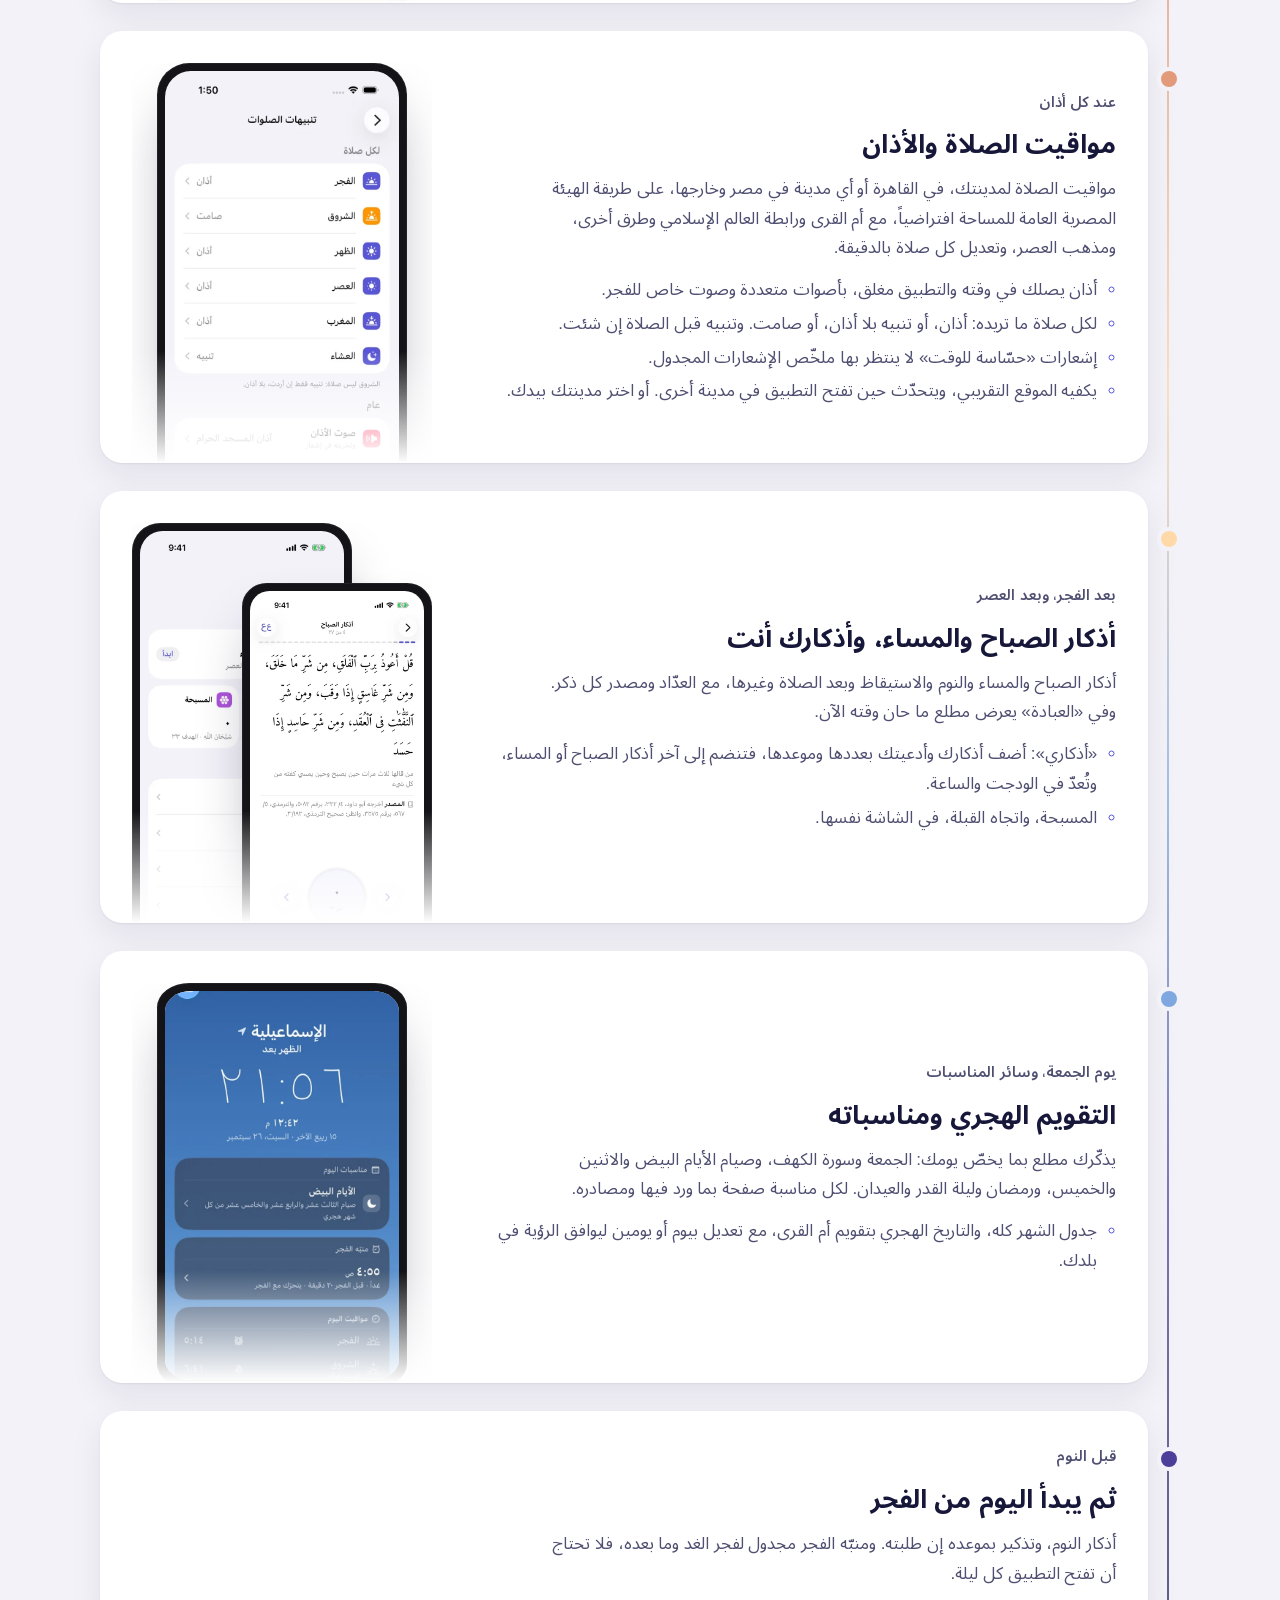
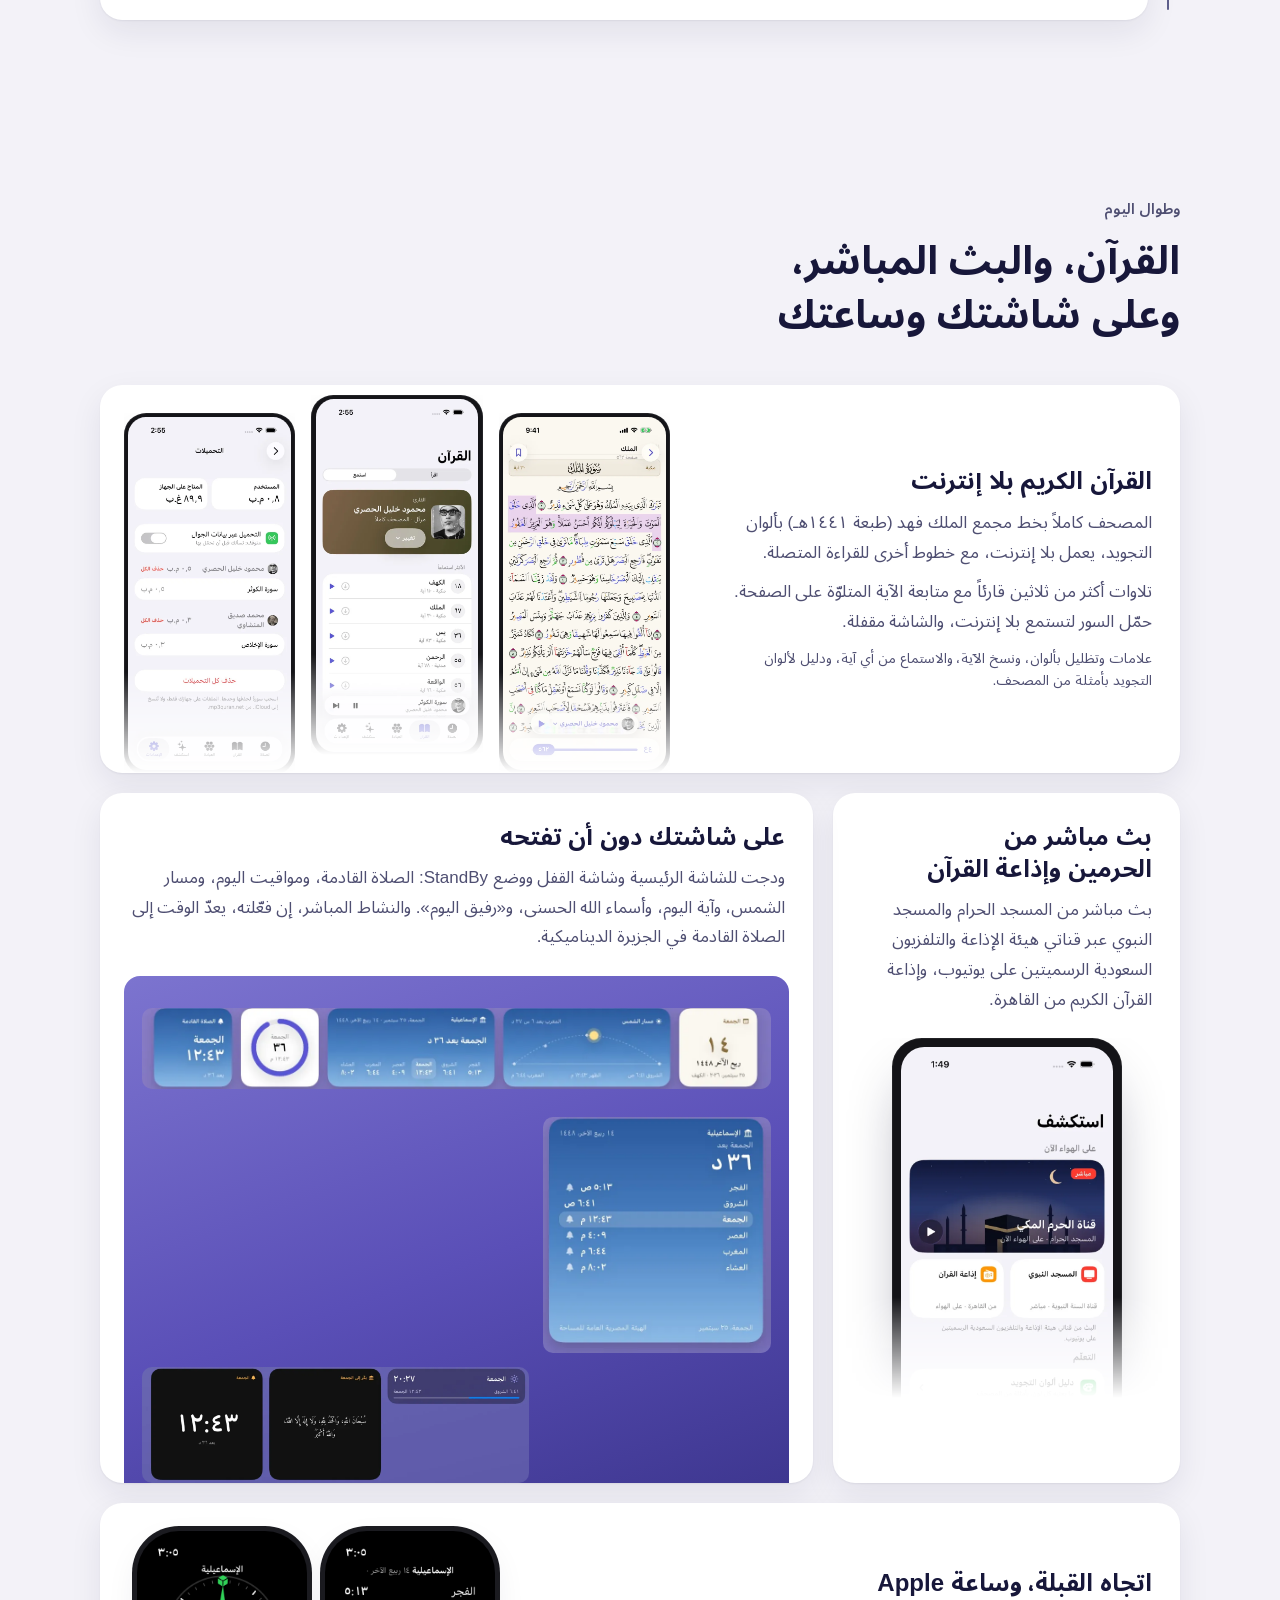
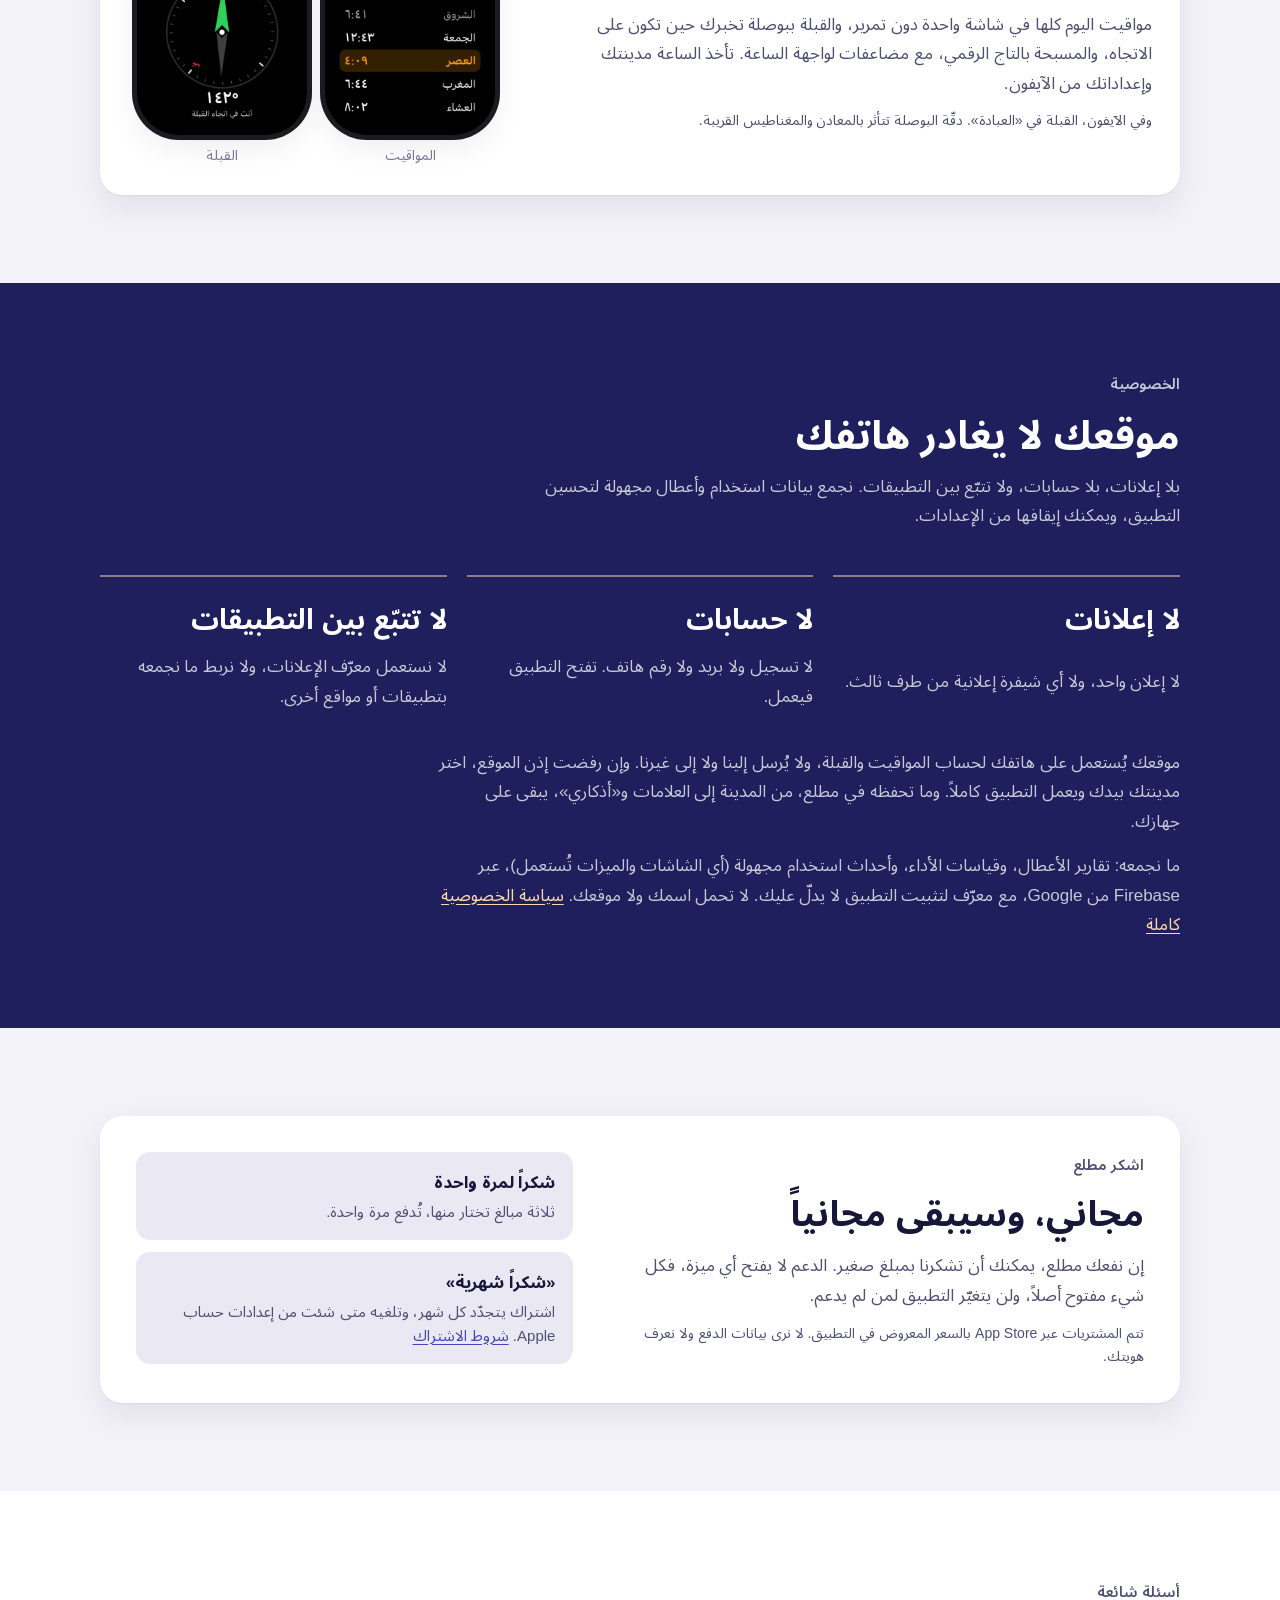
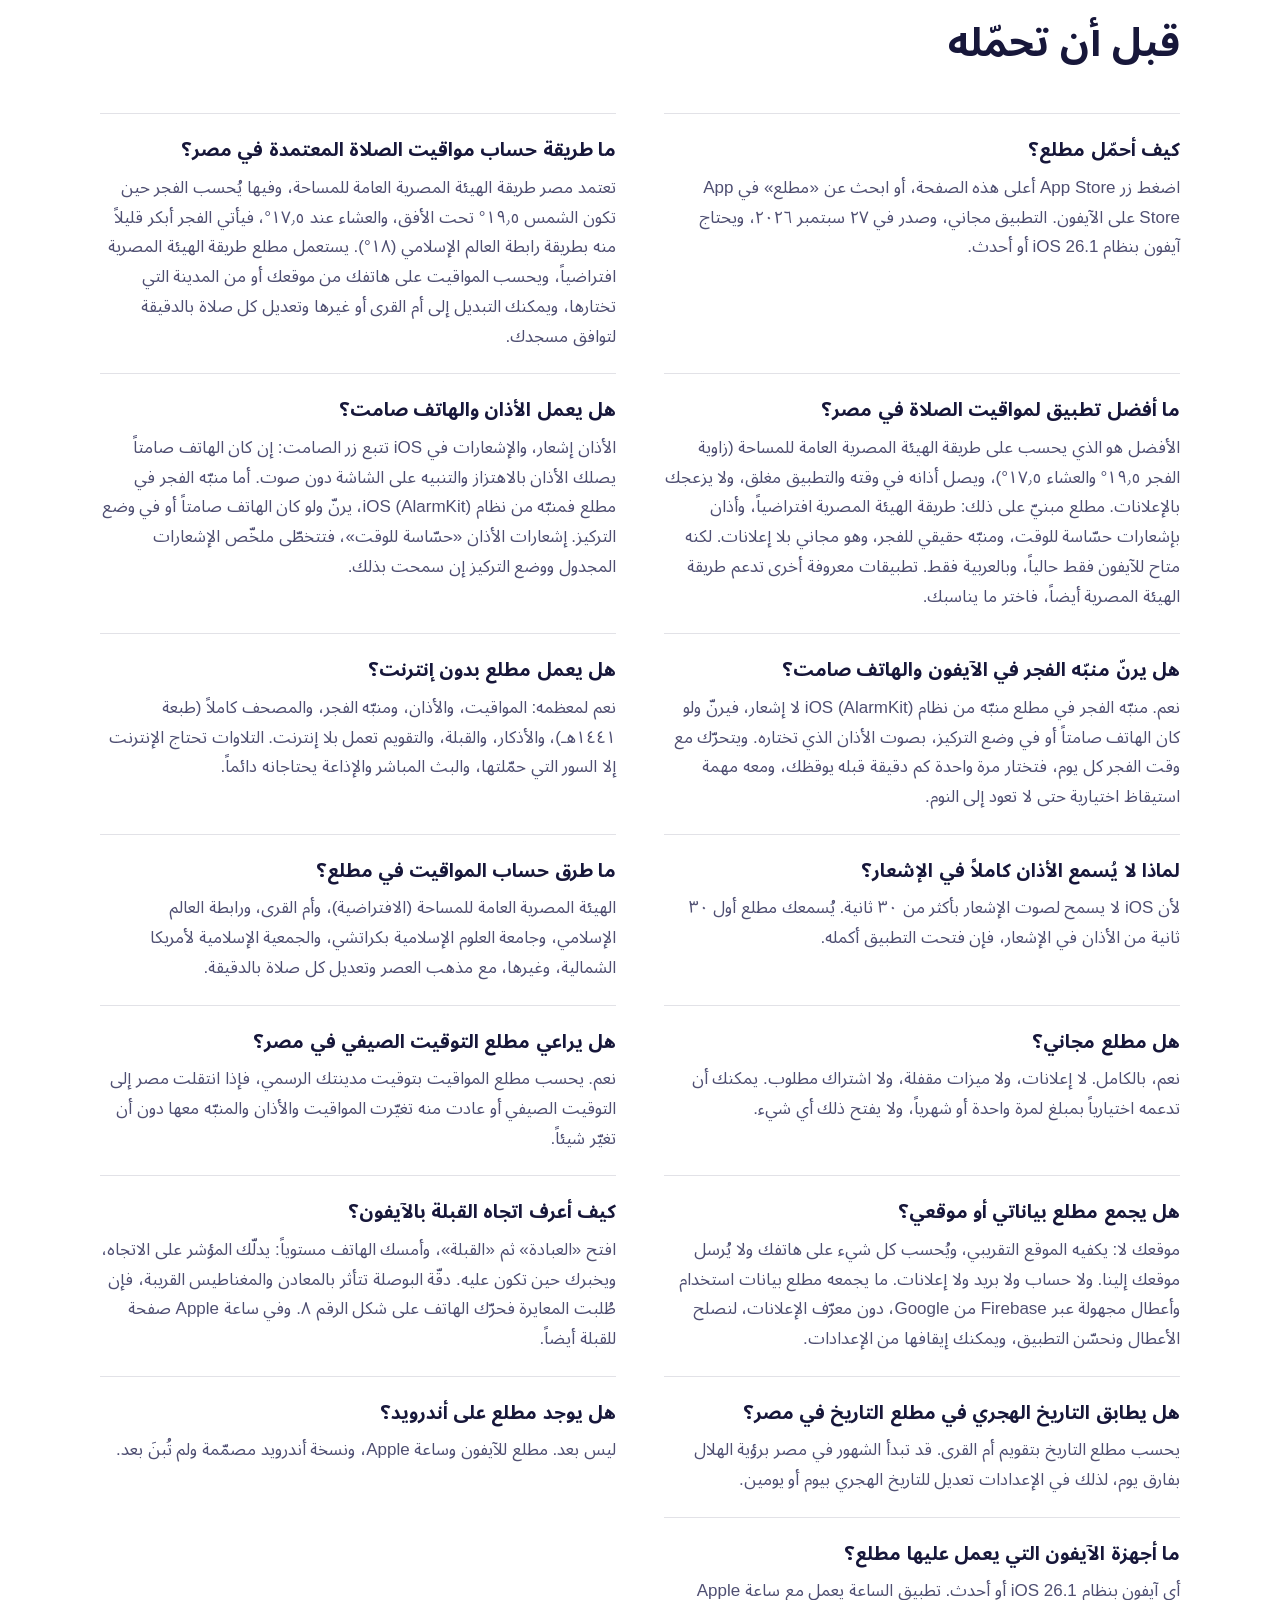
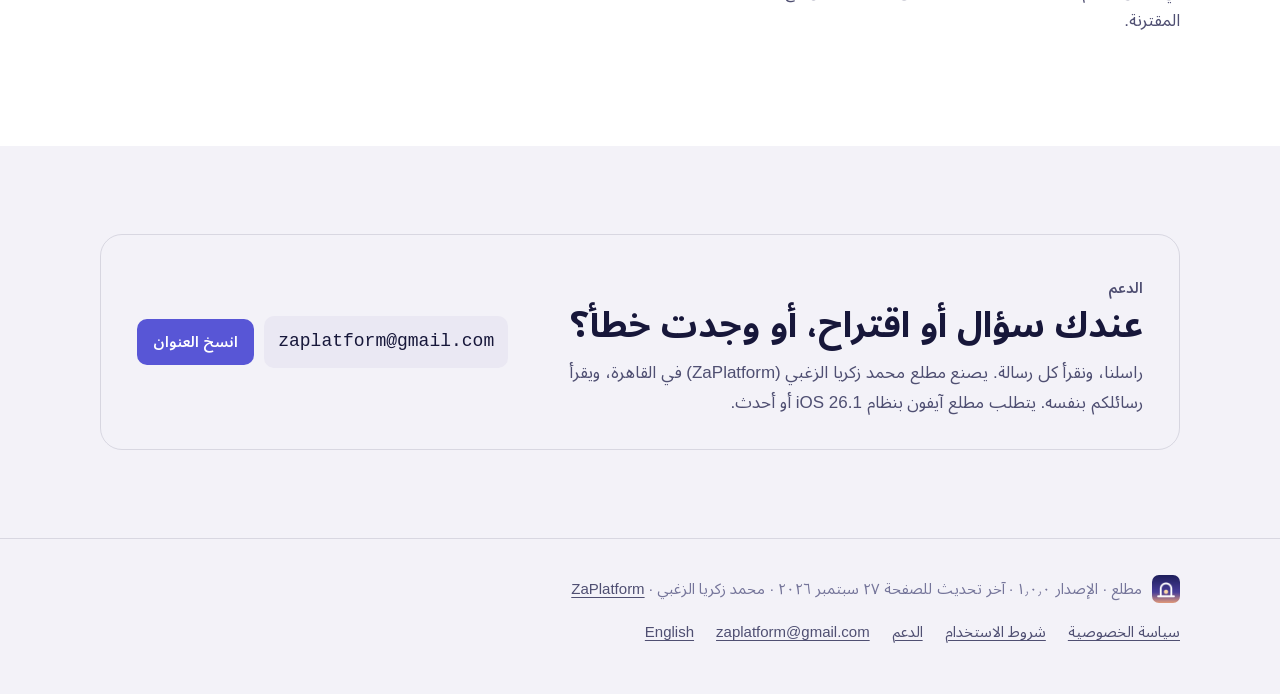
==== commit 8d9d8d4c: "SEO/AEO pass: titles, headings, FAQ, JSON-LD graph, llms.txt, IndexNow key Built from design-thought" ====
--- a/index.html
+++ b/index.html
@@ -3,8 +3,8 @@
 <head>
 <meta charset="utf-8">
 <meta name="viewport" content="width=device-width, initial-scale=1, viewport-fit=cover">
-<title>مطلع: مواقيت الصلاة والأذان ومنبه الفجر للآيفون</title>
-<meta name="description" content="مواقيت الصلاة على طريقة الهيئة المصرية للمساحة، وأذان في وقته، ومنبّه للفجر، والمصحف بلا إنترنت. مجاني بلا إعلانات ولا حسابات.">
+<title>مطلع: تطبيق مواقيت الصلاة والأذان ومنبّه الفجر للآيفون</title>
+<meta name="description" content="مواقيت الصلاة على طريقة الهيئة المصرية العامة للمساحة، وأذان في وقته، ومنبّه للفجر، والمصحف بلا إنترنت. مجاني بلا إعلانات ولا حسابات.">
 <link rel="canonical" href="https://matla.zaplatform.com/">
 <link rel="alternate" hreflang="ar" href="https://matla.zaplatform.com/">
 <link rel="alternate" hreflang="en" href="https://matla.zaplatform.com/en/">
@@ -28,54 +28,140 @@
 <meta property="og:image:alt" content="مطلع: مواقيت الصلاة والأذان ومنبّه الفجر، على الآيفون وساعة Apple">
 <meta name="twitter:card" content="summary_large_image">
 <meta name="twitter:title" content="مطلع: مواقيت الصلاة والأذان ومنبه الفجر">
-<meta name="twitter:description" content="مواقيت دقيقة، وأذان في وقته، ومنبّه للفجر، والمصحف بلا إنترنت. مجاني بلا إعلانات ولا حسابات.">
+<meta name="twitter:description" content="مواقيت على طريقة الهيئة المصرية العامة للمساحة، وأذان في وقته، ومنبّه للفجر، والمصحف بلا إنترنت. مجاني بلا إعلانات ولا حسابات.">
 <meta name="twitter:image" content="https://matla.zaplatform.com/img/og-ar.jpg">
 
 <link rel="preconnect" href="https://fonts.googleapis.com">
 <link rel="preconnect" href="https://fonts.gstatic.com" crossorigin>
 <!-- Only the ayah needs a webfont; text= subsets Amiri Quran to its glyphs. Everything else is the system font. -->
-<link href="https://fonts.googleapis.com/css2?family=Amiri+Quran&amp;text=%D8%B3%D9%8E%D9%84%D9%8E%D9%B0%D9%85%D9%8C%20%D9%87%D9%90%D9%89%D9%8E%20%D8%AD%D9%8E%D8%AA%D9%8E%D9%91%D9%89%D9%B0%20%D9%85%D9%8E%D8%B7%D9%92%D9%84%D9%8E%D8%B9%D9%90%20%D9%B1%D9%84%D9%92%D9%81%D9%8E%D8%AC%D9%92%D8%B1%D9%90&amp;display=swap" rel="stylesheet">
+<link rel="preload" as="style" href="https://fonts.googleapis.com/css2?family=Amiri+Quran&amp;text=%D8%B3%D9%8E%D9%84%D9%8E%D9%B0%D9%85%D9%8C%20%D9%87%D9%90%D9%89%D9%8E%20%D8%AD%D9%8E%D8%AA%D9%8E%D9%91%D9%89%D9%B0%20%D9%85%D9%8E%D8%B7%D9%92%D9%84%D9%8E%D8%B9%D9%90%20%D9%B1%D9%84%D9%92%D9%81%D9%8E%D8%AC%D9%92%D8%B1%D9%90&amp;display=swap" onload="this.onload=null;this.rel='stylesheet'">
+<noscript><link rel="stylesheet" href="https://fonts.googleapis.com/css2?family=Amiri+Quran&amp;text=%D8%B3%D9%8E%D9%84%D9%8E%D9%B0%D9%85%D9%8C%20%D9%87%D9%90%D9%89%D9%8E%20%D8%AD%D9%8E%D8%AA%D9%8E%D9%91%D9%89%D9%B0%20%D9%85%D9%8E%D8%B7%D9%92%D9%84%D9%8E%D8%B9%D9%90%20%D9%B1%D9%84%D9%92%D9%81%D9%8E%D8%AC%D9%92%D8%B1%D9%90&amp;display=swap"></noscript>
 <link rel="preload" as="image" href="img/shots/today.webp" type="image/webp">
 <link rel="stylesheet" href="landing.css">
 
 <script type="application/ld+json">
 {
   "@context": "https://schema.org",
-  "@type": "MobileApplication",
-  "@id": "https://matla.zaplatform.com/#app",
-  "name": "مطلع",
-  "alternateName": ["Matla", "مطلع: مواقيت الصلاة والأذان"],
-  "url": "https://matla.zaplatform.com/",
-  "description": "تطبيق مواقيت الصلاة والأذان ومنبّه الفجر والمصحف كاملاً بلا إنترنت، على طريقة الهيئة المصرية العامة للمساحة افتراضياً. مجاني بلا إعلانات ولا حسابات.",
-  "operatingSystem": "iOS 26.1 أو أحدث، watchOS",
-  "applicationCategory": "LifestyleApplication",
-  "applicationSubCategory": "مواقيت الصلاة",
-  "inLanguage": "ar",
-  "isAccessibleForFree": true,
-  "offers": { "@type": "Offer", "price": "0", "priceCurrency": "EGP", "url": "https://apps.apple.com/app/id6813938812" },
-  "downloadUrl": "https://apps.apple.com/app/id6813938812",
-  "installUrl": "https://apps.apple.com/app/id6813938812",
-  "screenshot": "https://matla.zaplatform.com/img/shots/today.jpg",
-  "image": "https://matla.zaplatform.com/img/icon-512.png",
-  "featureList": [
-    "مواقيت الصلاة بطريقة الهيئة المصرية العامة للمساحة وأم القرى ورابطة العالم الإسلامي",
-    "أذان بإشعارات حسّاسة للوقت",
-    "منبّه الفجر بنظام AlarmKit يرنّ والهاتف صامت",
-    "المصحف كاملاً بلا إنترنت بخط مجمع الملك فهد",
-    "تلاوات أكثر من ثلاثين قارئاً مع التحميل",
-    "أذكار الصباح والمساء، المسبحة، اتجاه القبلة، التقويم الهجري",
-    "ودجت، نشاط مباشر، تطبيق ساعة Apple"
-  ],
-  "author": { "@type": "Person", "name": "Mohamed Zakaria El-Zoghbi", "url": "https://zaplatform.com/" },
-  "publisher": {
-    "@type": "Organization",
-    "@id": "https://zaplatform.com/#org",
-    "name": "ZaPlatform",
-    "url": "https://zaplatform.com/",
-    "logo": "https://matla.zaplatform.com/img/icon-512.png",
-    "email": "zaplatform@gmail.com",
-    "founder": { "@type": "Person", "name": "Mohamed Zakaria El-Zoghbi" }
-  }
+  "@graph": [
+    {
+      "@type": "Organization",
+      "@id": "https://zaplatform.com/#org",
+      "name": "ZaPlatform",
+      "url": "https://zaplatform.com/",
+      "logo": {
+        "@type": "ImageObject",
+        "url": "https://matla.zaplatform.com/img/icon-512.png",
+        "width": 512,
+        "height": 512
+      },
+      "email": "zaplatform@gmail.com",
+      "founder": {
+        "@id": "https://zaplatform.com/#founder"
+      }
+    },
+    {
+      "@type": "Person",
+      "@id": "https://zaplatform.com/#founder",
+      "name": "Mohamed Zakaria El-Zoghbi",
+      "url": "https://zaplatform.com/",
+      "worksFor": {
+        "@id": "https://zaplatform.com/#org"
+      }
+    },
+    {
+      "@type": "WebSite",
+      "@id": "https://matla.zaplatform.com/#website",
+      "url": "https://matla.zaplatform.com/",
+      "name": "مطلع",
+      "alternateName": "Matla",
+      "inLanguage": [
+        "ar",
+        "en"
+      ],
+      "publisher": {
+        "@id": "https://zaplatform.com/#org"
+      }
+    },
+    {
+      "@type": "WebPage",
+      "@id": "https://matla.zaplatform.com/#webpage",
+      "url": "https://matla.zaplatform.com/",
+      "name": "مطلع: تطبيق مواقيت الصلاة والأذان ومنبّه الفجر للآيفون",
+      "description": "مواقيت الصلاة على طريقة الهيئة المصرية العامة للمساحة، وأذان في وقته، ومنبّه للفجر، والمصحف بلا إنترنت. مجاني بلا إعلانات ولا حسابات.",
+      "inLanguage": "ar",
+      "isPartOf": {
+        "@id": "https://matla.zaplatform.com/#website"
+      },
+      "about": {
+        "@id": "https://matla.zaplatform.com/#app"
+      },
+      "primaryImageOfPage": {
+        "@type": "ImageObject",
+        "url": "https://matla.zaplatform.com/img/og-ar.jpg",
+        "width": 1200,
+        "height": 630
+      },
+      "datePublished": "2026-09-26",
+      "dateModified": "2026-09-27"
+    },
+    {
+      "@type": "MobileApplication",
+      "@id": "https://matla.zaplatform.com/#app",
+      "name": "مطلع",
+      "alternateName": [
+        "Matla",
+        "مطلع: مواقيت الصلاة والأذان",
+        "Matla: Prayer Times & Athan"
+      ],
+      "url": "https://matla.zaplatform.com/",
+      "description": "تطبيق مواقيت الصلاة والأذان ومنبّه الفجر والمصحف كاملاً بلا إنترنت، على طريقة الهيئة المصرية العامة للمساحة افتراضياً. مجاني بلا إعلانات ولا حسابات.",
+      "operatingSystem": "iOS 26.1 or later, watchOS",
+      "applicationCategory": "LifestyleApplication",
+      "applicationSubCategory": "مواقيت الصلاة",
+      "genre": [
+        "Lifestyle",
+        "Reference"
+      ],
+      "softwareVersion": "1.0.0",
+      "datePublished": "2026-09-27",
+      "fileSize": "214MB",
+      "contentRating": "4+",
+      "inLanguage": "ar",
+      "isAccessibleForFree": true,
+      "offers": {
+        "@type": "Offer",
+        "price": "0",
+        "priceCurrency": "EGP",
+        "url": "https://apps.apple.com/app/id6813938812"
+      },
+      "downloadUrl": "https://apps.apple.com/app/id6813938812",
+      "installUrl": "https://apps.apple.com/app/id6813938812",
+      "sameAs": [
+        "https://apps.apple.com/eg/app/matla-prayer-times-athan/id6813938812"
+      ],
+      "screenshot": [
+        "https://matla.zaplatform.com/img/shots/today.jpg",
+        "https://matla.zaplatform.com/img/shots/fajr.jpg",
+        "https://matla.zaplatform.com/img/shots/mushaf.jpg"
+      ],
+      "image": "https://matla.zaplatform.com/img/icon-512.png",
+      "featureList": [
+        "مواقيت الصلاة بطريقة الهيئة المصرية العامة للمساحة وأم القرى ورابطة العالم الإسلامي",
+        "أذان بإشعارات حسّاسة للوقت",
+        "منبّه الفجر بنظام AlarmKit يرنّ والهاتف صامت",
+        "المصحف كاملاً بلا إنترنت بخط مجمع الملك فهد",
+        "تلاوات أكثر من ثلاثين قارئاً مع التحميل",
+        "أذكار الصباح والمساء، المسبحة، اتجاه القبلة، التقويم الهجري",
+        "ودجت، نشاط مباشر، تطبيق ساعة Apple"
+      ],
+      "author": {
+        "@id": "https://zaplatform.com/#founder"
+      },
+      "publisher": {
+        "@id": "https://zaplatform.com/#org"
+      }
+    }
+  ]
 }
 </script>
 <!-- FAQ-LD: generated from the visible FAQ by tools/gen-faq.py; do not edit by hand -->
@@ -87,6 +173,22 @@
   "mainEntity": [
     {
       "@type": "Question",
+      "name": "كيف أحمّل مطلع؟",
+      "acceptedAnswer": {
+        "@type": "Answer",
+        "text": "اضغط زر App Store أعلى هذه الصفحة، أو ابحث عن «مطلع» في App Store على الآيفون. التطبيق مجاني، وصدر في ٢٧ سبتمبر ٢٠٢٦، ويحتاج آيفون بنظام iOS 26.1 أو أحدث."
+      }
+    },
+    {
+      "@type": "Question",
+      "name": "ما طريقة حساب مواقيت الصلاة المعتمدة في مصر؟",
+      "acceptedAnswer": {
+        "@type": "Answer",
+        "text": "تعتمد مصر طريقة الهيئة المصرية العامة للمساحة، وفيها يُحسب الفجر حين تكون الشمس ١٩٫٥° تحت الأفق، والعشاء عند ١٧٫٥°، فيأتي الفجر أبكر قليلاً منه بطريقة رابطة العالم الإسلامي (١٨°). يستعمل مطلع طريقة الهيئة المصرية افتراضياً، ويحسب المواقيت على هاتفك من موقعك أو من المدينة التي تختارها، ويمكنك التبديل إلى أم القرى أو غيرها وتعديل كل صلاة بالدقيقة لتوافق مسجدك."
+      }
+    },
+    {
+      "@type": "Question",
       "name": "ما أفضل تطبيق لمواقيت الصلاة في مصر؟",
       "acceptedAnswer": {
         "@type": "Answer",
@@ -103,6 +205,14 @@
     },
     {
       "@type": "Question",
+      "name": "هل يرنّ منبّه الفجر في الآيفون والهاتف صامت؟",
+      "acceptedAnswer": {
+        "@type": "Answer",
+        "text": "نعم. منبّه الفجر في مطلع منبّه من نظام iOS (AlarmKit) لا إشعار، فيرنّ ولو كان الهاتف صامتاً أو في وضع التركيز، بصوت الأذان الذي تختاره. ويتحرّك مع وقت الفجر كل يوم، فتختار مرة واحدة كم دقيقة قبله يوقظك، ومعه مهمة استيقاظ اختيارية حتى لا تعود إلى النوم."
+      }
+    },
+    {
+      "@type": "Question",
       "name": "هل يعمل مطلع بدون إنترنت؟",
       "acceptedAnswer": {
         "@type": "Answer",
@@ -114,7 +224,7 @@
       "name": "لماذا لا يُسمع الأذان كاملاً في الإشعار؟",
       "acceptedAnswer": {
         "@type": "Answer",
-        "text": "لأن iOS لا يسمح لصوت الإشعار بأكثر من ٣٠ ثانية. يُسمع مطلع الأذان في الإشعار، وإن فتحته يكمل الأذان كاملاً."
+        "text": "لأن iOS لا يسمح لصوت الإشعار بأكثر من ٣٠ ثانية. يُسمعك مطلع أول ٣٠ ثانية من الأذان في الإشعار، فإن فتحت التطبيق أكمله."
       }
     },
     {
@@ -135,6 +245,14 @@
     },
     {
       "@type": "Question",
+      "name": "هل يراعي مطلع التوقيت الصيفي في مصر؟",
+      "acceptedAnswer": {
+        "@type": "Answer",
+        "text": "نعم. يحسب مطلع المواقيت بتوقيت مدينتك الرسمي، فإذا انتقلت مصر إلى التوقيت الصيفي أو عادت منه تغيّرت المواقيت والأذان والمنبّه معها دون أن تغيّر شيئاً."
+      }
+    },
+    {
+      "@type": "Question",
       "name": "هل يجمع مطلع بياناتي أو موقعي؟",
       "acceptedAnswer": {
         "@type": "Answer",
@@ -167,10 +285,10 @@
     },
     {
       "@type": "Question",
-      "name": "ما الذي يحتاجه مطلع ليعمل؟",
-      "acceptedAnswer": {
-        "@type": "Answer",
-        "text": "آيفون بنظام iOS 26.1 أو أحدث. تطبيق الساعة يعمل مع ساعة Apple المقترنة."
+      "name": "ما أجهزة الآيفون التي يعمل عليها مطلع؟",
+      "acceptedAnswer": {
+        "@type": "Answer",
+        "text": "أي آيفون بنظام iOS 26.1 أو أحدث. تطبيق الساعة يعمل مع ساعة Apple المقترنة."
       }
     }
   ]
@@ -199,13 +317,13 @@
       <div class="hero-copy">
         <p class="ayah">سَلَٰمٌ هِىَ حَتَّىٰ مَطْلَعِ ٱلْفَجْرِ<small>القدر ٥</small></p>
         <h1 id="h1"><span class="name">مطلع</span>مواقيت الصلاة والأذان ومنبّه الفجر</h1>
-        <p class="sub">منبّه الفجر، قرآن، أذكار وقبلة. على الآيفون وساعة Apple.</p>
+        <p class="sub">أذكار الصباح والمساء، والقرآن بلا إنترنت، واتجاه القبلة. على الآيفون وساعة Apple.</p>
         <p class="lead">مواقيت على طريقة الهيئة المصرية العامة للمساحة، وأذان يصلك في وقته، ومنبّه حقيقي للفجر، والمصحف كاملاً بلا إنترنت. مجاني بالكامل، بلا إعلانات ولا حسابات، ولا تتبّع بين التطبيقات.</p>
         <div class="cta">
           <a class="store-live" id="store" href="https://apps.apple.com/app/id6813938812">
             <img src="img/appstore-ar.svg" alt="تنزيل مطلع من App Store" width="156" height="52">
           </a>
-          <p class="note">مجاني على الآيفون (iOS 26.1 أو أحدث) وساعة Apple.</p>
+          <p class="note">مجاني على App Store منذ ٢٧ سبتمبر ٢٠٢٦، للآيفون بنظام iOS 26.1 أو أحدث، ولساعة Apple.</p>
         </div>
       </div>
 
@@ -255,8 +373,8 @@
         <li class="stop" style="--dot: var(--dawn)">
           <div class="txt">
             <p class="when">عند كل أذان</p>
-            <h3>المواقيت والأذان</h3>
-            <p>مواقيت لمدينتك على طريقة الهيئة المصرية العامة للمساحة افتراضياً، مع أم القرى ورابطة العالم الإسلامي وطرق أخرى، ومذهب العصر، وتعديل كل صلاة بالدقيقة.</p>
+            <h3>مواقيت الصلاة والأذان</h3>
+            <p>مواقيت الصلاة لمدينتك، في القاهرة أو أي مدينة في مصر وخارجها، على طريقة الهيئة المصرية العامة للمساحة افتراضياً، مع أم القرى ورابطة العالم الإسلامي وطرق أخرى، ومذهب العصر، وتعديل كل صلاة بالدقيقة.</p>
             <ul>
               <li>أذان يصلك في وقته والتطبيق مغلق، بأصوات متعددة وصوت خاص للفجر.</li>
               <li>لكل صلاة ما تريده: أذان، أو تنبيه بلا أذان، أو صامت. وتنبيه قبل الصلاة إن شئت.</li>
@@ -270,7 +388,7 @@
         <li class="stop duo" style="--dot: var(--sun)">
           <div class="txt">
             <p class="when">بعد الفجر، وبعد العصر</p>
-            <h3>الأذكار، وأذكارك أنت</h3>
+            <h3>أذكار الصباح والمساء، وأذكارك أنت</h3>
             <p>أذكار الصباح والمساء والنوم والاستيقاظ وبعد الصلاة وغيرها، مع العدّاد ومصدر كل ذكر. وفي «العبادة» يعرض مطلع ما حان وقته الآن.</p>
             <ul>
               <li>«أذكاري»: أضف أذكارك وأدعيتك بعددها وموعدها، فتنضم إلى آخر أذكار الصباح أو المساء، وتُعدّ في الودجت والساعة.</li>
@@ -316,7 +434,7 @@
       <div class="bento">
         <article class="tile quran">
           <div class="txt">
-            <h3>القرآن الكريم</h3>
+            <h3>القرآن الكريم بلا إنترنت</h3>
             <p>المصحف كاملاً بخط مجمع الملك فهد (طبعة ١٤٤١هـ) بألوان التجويد، يعمل بلا إنترنت، مع خطوط أخرى للقراءة المتصلة.</p>
             <p>تلاوات أكثر من ثلاثين قارئاً مع متابعة الآية المتلوّة على الصفحة. حمّل السور لتستمع بلا إنترنت، والشاشة مقفلة.</p>
             <p class="small">علامات وتظليل بألوان، ونسخ الآية، والاستماع من أي آية، ودليل لألوان التجويد بأمثلة من المصحف.</p>
@@ -330,7 +448,7 @@
 
         <article class="tile live">
           <div class="txt">
-            <h3>على الهواء</h3>
+            <h3>بث مباشر من الحرمين وإذاعة القرآن</h3>
             <p>بث مباشر من المسجد الحرام والمسجد النبوي عبر قناتي هيئة الإذاعة والتلفزيون السعودية الرسميتين على يوتيوب، وإذاعة القرآن الكريم من القاهرة.</p>
           </div>
           <div class="peek"><div class="phone"><picture><source srcset="img/shots/explore.webp" type="image/webp"><img class="screen" src="img/shots/explore.jpg" alt="استكشف: قناة الحرم المكي والمسجد النبوي وإذاعة القرآن" loading="lazy" width="640" height="1391"></picture></div></div>
@@ -352,7 +470,7 @@
 
         <article class="tile watch">
           <div class="txt">
-            <h3>ساعة Apple، والقبلة</h3>
+            <h3>اتجاه القبلة، وساعة Apple</h3>
             <p>مواقيت اليوم كلها في شاشة واحدة دون تمرير، والقبلة ببوصلة تخبرك حين تكون على الاتجاه، والمسبحة بالتاج الرقمي، مع مضاعفات لواجهة الساعة. تأخذ الساعة مدينتك وإعداداتك من الآيفون.</p>
             <p class="small">وفي الآيفون، القبلة في «العبادة». دقّة البوصلة تتأثر بالمعادن والمغناطيس القريبة.</p>
           </div>
@@ -393,7 +511,7 @@
         </div>
         <ul class="ways">
           <li><b>شكراً لمرة واحدة</b><span>ثلاثة مبالغ تختار منها، تُدفع مرة واحدة.</span></li>
-          <li><b>«شكراً شهرية»</b><span>اشتراك يتجدّد كل شهر، وتلغيه متى شئت من إعدادات حساب Apple.</span></li>
+          <li><b>«شكراً شهرية»</b><span>اشتراك يتجدّد كل شهر، وتلغيه متى شئت من إعدادات حساب Apple. <a href="terms/">شروط الاشتراك</a></span></li>
         </ul>
       </div>
     </div>
@@ -407,6 +525,14 @@
       </div>
       <div class="qa-list">
         <div class="qa">
+          <h3>كيف أحمّل مطلع؟</h3>
+          <p>اضغط زر App Store أعلى هذه الصفحة، أو ابحث عن «مطلع» في App Store على الآيفون. التطبيق مجاني، وصدر في ٢٧ سبتمبر ٢٠٢٦، ويحتاج آيفون بنظام iOS 26.1 أو أحدث.</p>
+        </div>
+        <div class="qa">
+          <h3>ما طريقة حساب مواقيت الصلاة المعتمدة في مصر؟</h3>
+          <p>تعتمد مصر طريقة الهيئة المصرية العامة للمساحة، وفيها يُحسب الفجر حين تكون الشمس ١٩٫٥° تحت الأفق، والعشاء عند ١٧٫٥°، فيأتي الفجر أبكر قليلاً منه بطريقة رابطة العالم الإسلامي (١٨°). يستعمل مطلع طريقة الهيئة المصرية افتراضياً، ويحسب المواقيت على هاتفك من موقعك أو من المدينة التي تختارها، ويمكنك التبديل إلى أم القرى أو غيرها وتعديل كل صلاة بالدقيقة لتوافق مسجدك.</p>
+        </div>
+        <div class="qa">
           <h3>ما أفضل تطبيق لمواقيت الصلاة في مصر؟</h3>
           <p>الأفضل هو الذي يحسب على طريقة الهيئة المصرية العامة للمساحة (زاوية الفجر ١٩٫٥° والعشاء ١٧٫٥°)، ويصل أذانه في وقته والتطبيق مغلق، ولا يزعجك بالإعلانات. مطلع مبنيّ على ذلك: طريقة الهيئة المصرية افتراضياً، وأذان بإشعارات حسّاسة للوقت، ومنبّه حقيقي للفجر، وهو مجاني بلا إعلانات. لكنه متاح للآيفون فقط حالياً، وبالعربية فقط. تطبيقات معروفة أخرى تدعم طريقة الهيئة المصرية أيضاً، فاختر ما يناسبك.</p>
         </div>
@@ -415,12 +541,16 @@
           <p>الأذان إشعار، والإشعارات في iOS تتبع زر الصامت: إن كان الهاتف صامتاً يصلك الأذان بالاهتزاز والتنبيه على الشاشة دون صوت. أما منبّه الفجر في مطلع فمنبّه من نظام iOS (AlarmKit)، يرنّ ولو كان الهاتف صامتاً أو في وضع التركيز. إشعارات الأذان «حسّاسة للوقت»، فتتخطّى ملخّص الإشعارات المجدول ووضع التركيز إن سمحت بذلك.</p>
         </div>
         <div class="qa">
+          <h3>هل يرنّ منبّه الفجر في الآيفون والهاتف صامت؟</h3>
+          <p>نعم. منبّه الفجر في مطلع منبّه من نظام iOS (AlarmKit) لا إشعار، فيرنّ ولو كان الهاتف صامتاً أو في وضع التركيز، بصوت الأذان الذي تختاره. ويتحرّك مع وقت الفجر كل يوم، فتختار مرة واحدة كم دقيقة قبله يوقظك، ومعه مهمة استيقاظ اختيارية حتى لا تعود إلى النوم.</p>
+        </div>
+        <div class="qa">
           <h3>هل يعمل مطلع بدون إنترنت؟</h3>
           <p>نعم لمعظمه: المواقيت، والأذان، ومنبّه الفجر، والمصحف كاملاً (طبعة ١٤٤١هـ)، والأذكار، والقبلة، والتقويم تعمل بلا إنترنت. التلاوات تحتاج الإنترنت إلا السور التي حمّلتها، والبث المباشر والإذاعة يحتاجانه دائماً.</p>
         </div>
         <div class="qa">
           <h3>لماذا لا يُسمع الأذان كاملاً في الإشعار؟</h3>
-          <p>لأن iOS لا يسمح لصوت الإشعار بأكثر من ٣٠ ثانية. يُسمع مطلع الأذان في الإشعار، وإن فتحته يكمل الأذان كاملاً.</p>
+          <p>لأن iOS لا يسمح لصوت الإشعار بأكثر من ٣٠ ثانية. يُسمعك مطلع أول ٣٠ ثانية من الأذان في الإشعار، فإن فتحت التطبيق أكمله.</p>
         </div>
         <div class="qa">
           <h3>ما طرق حساب المواقيت في مطلع؟</h3>
@@ -431,6 +561,10 @@
           <p>نعم، بالكامل. لا إعلانات، ولا ميزات مقفلة، ولا اشتراك مطلوب. يمكنك أن تدعمه اختيارياً بمبلغ لمرة واحدة أو شهرياً، ولا يفتح ذلك أي شيء.</p>
         </div>
         <div class="qa">
+          <h3>هل يراعي مطلع التوقيت الصيفي في مصر؟</h3>
+          <p>نعم. يحسب مطلع المواقيت بتوقيت مدينتك الرسمي، فإذا انتقلت مصر إلى التوقيت الصيفي أو عادت منه تغيّرت المواقيت والأذان والمنبّه معها دون أن تغيّر شيئاً.</p>
+        </div>
+        <div class="qa">
           <h3>هل يجمع مطلع بياناتي أو موقعي؟</h3>
           <p>موقعك لا: يكفيه الموقع التقريبي، ويُحسب كل شيء على هاتفك ولا يُرسل موقعك إلينا. ولا حساب ولا بريد ولا إعلانات. ما يجمعه مطلع بيانات استخدام وأعطال مجهولة عبر Firebase من Google، دون معرّف الإعلانات، لنصلح الأعطال ونحسّن التطبيق، ويمكنك إيقافها من الإعدادات.</p>
         </div>
@@ -447,8 +581,8 @@
           <p>ليس بعد. مطلع للآيفون وساعة Apple، ونسخة أندرويد مصمّمة ولم تُبنَ بعد.</p>
         </div>
         <div class="qa">
-          <h3>ما الذي يحتاجه مطلع ليعمل؟</h3>
-          <p>آيفون بنظام iOS 26.1 أو أحدث. تطبيق الساعة يعمل مع ساعة Apple المقترنة.</p>
+          <h3>ما أجهزة الآيفون التي يعمل عليها مطلع؟</h3>
+          <p>أي آيفون بنظام iOS 26.1 أو أحدث. تطبيق الساعة يعمل مع ساعة Apple المقترنة.</p>
         </div>
       </div>
     </div>
@@ -460,7 +594,7 @@
         <div>
           <p class="kicker">الدعم</p>
           <h2 id="support-h">عندك سؤال أو اقتراح، أو وجدت خطأ؟</h2>
-          <p>راسلنا، ونقرأ كل رسالة. يتطلب مطلع آيفون بنظام iOS 26.1 أو أحدث.</p>
+          <p>راسلنا، ونقرأ كل رسالة. يصنع مطلع محمد زكريا الزغبي (ZaPlatform) في القاهرة، ويقرأ رسائلكم بنفسه. يتطلب مطلع آيفون بنظام iOS 26.1 أو أحدث.</p>
         </div>
         <div class="mail">
           <code id="email">zaplatform@gmail.com</code>
@@ -473,7 +607,7 @@
 
 <footer>
   <div class="wrap">
-    <div class="who"><img src="img/icon-512.png" alt="" width="28" height="28"><span>مطلع · ٢٠٢٦ محمد زكريا الزغبي · <a href="https://zaplatform.com/ar/">ZaPlatform</a></span></div>
+    <div class="who"><img src="img/icon-512.png" alt="" width="28" height="28"><span>مطلع · الإصدار ١٫٠٫٠ · آخر تحديث للصفحة ٢٧ سبتمبر ٢٠٢٦ · محمد زكريا الزغبي · <a href="https://zaplatform.com/ar/">ZaPlatform</a></span></div>
     <nav aria-label="روابط">
       <a href="privacy/">سياسة الخصوصية</a>
       <a href="terms/">شروط الاستخدام</a>
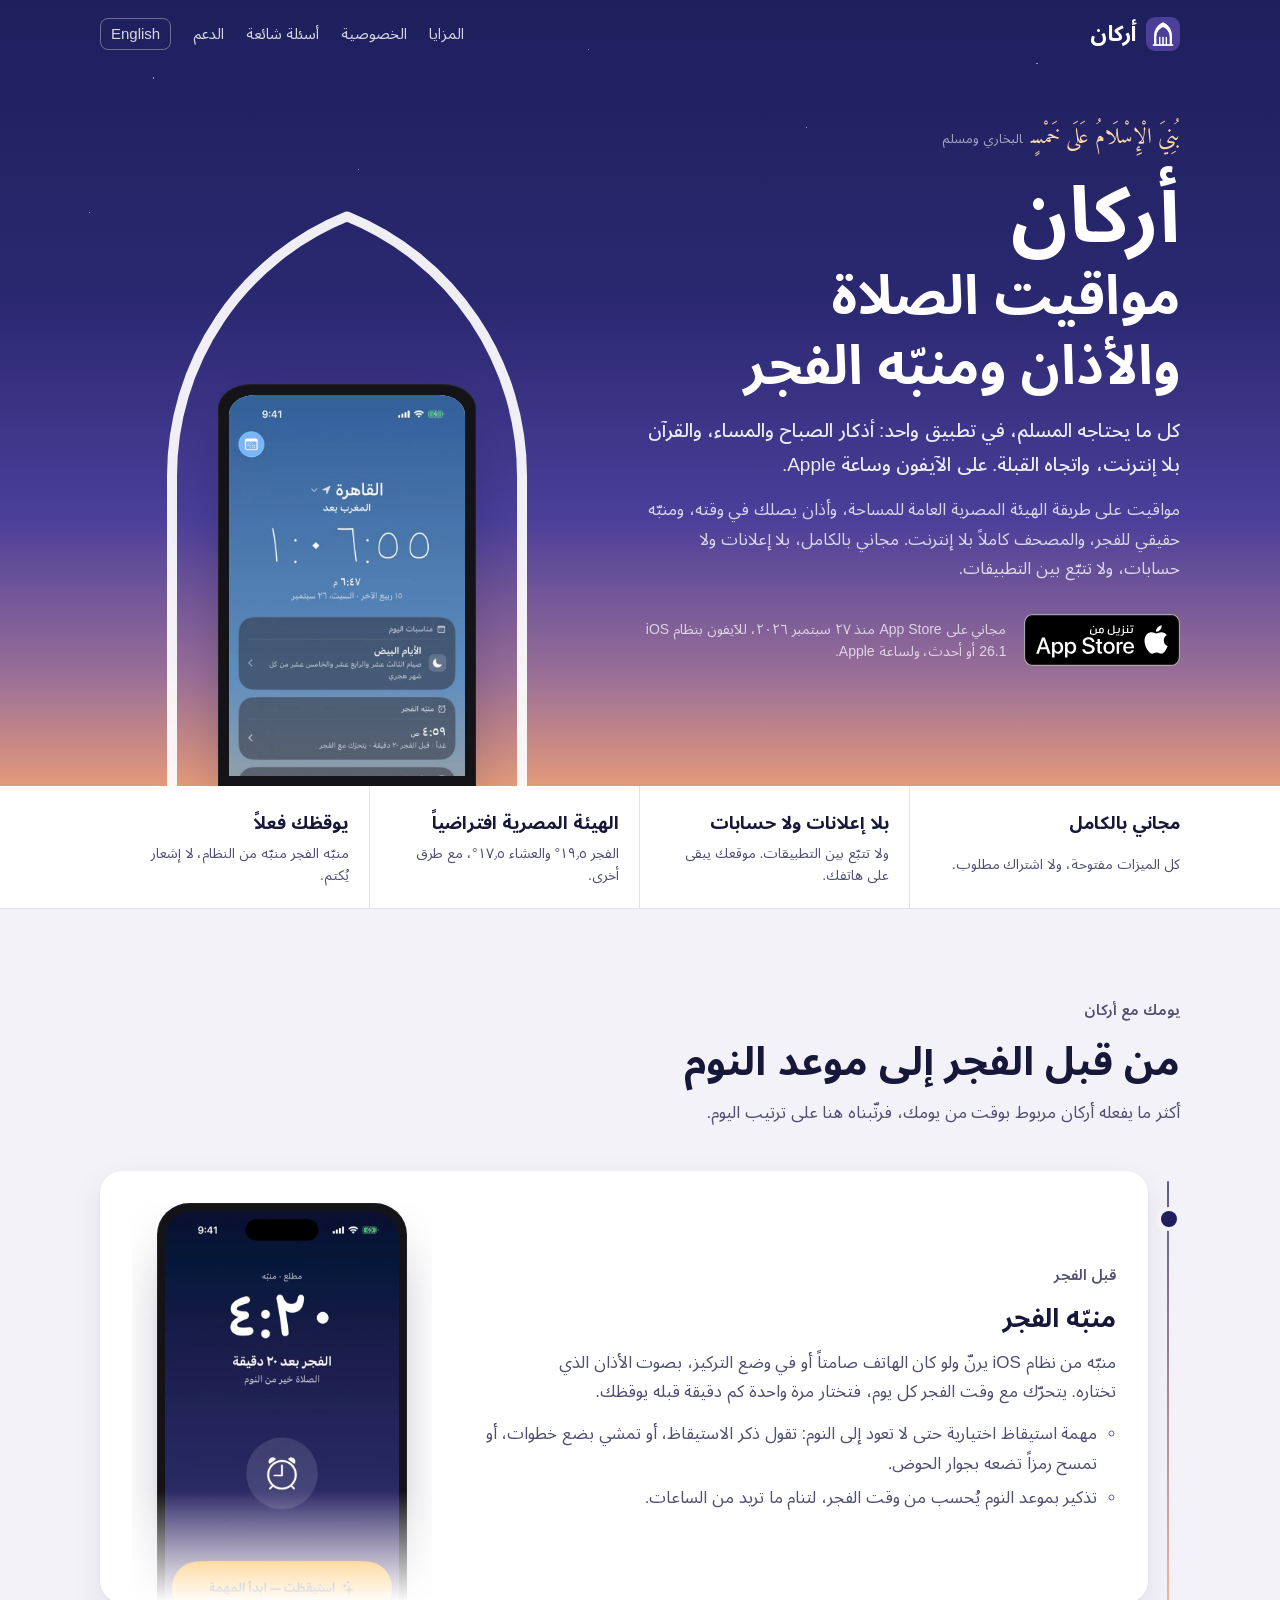
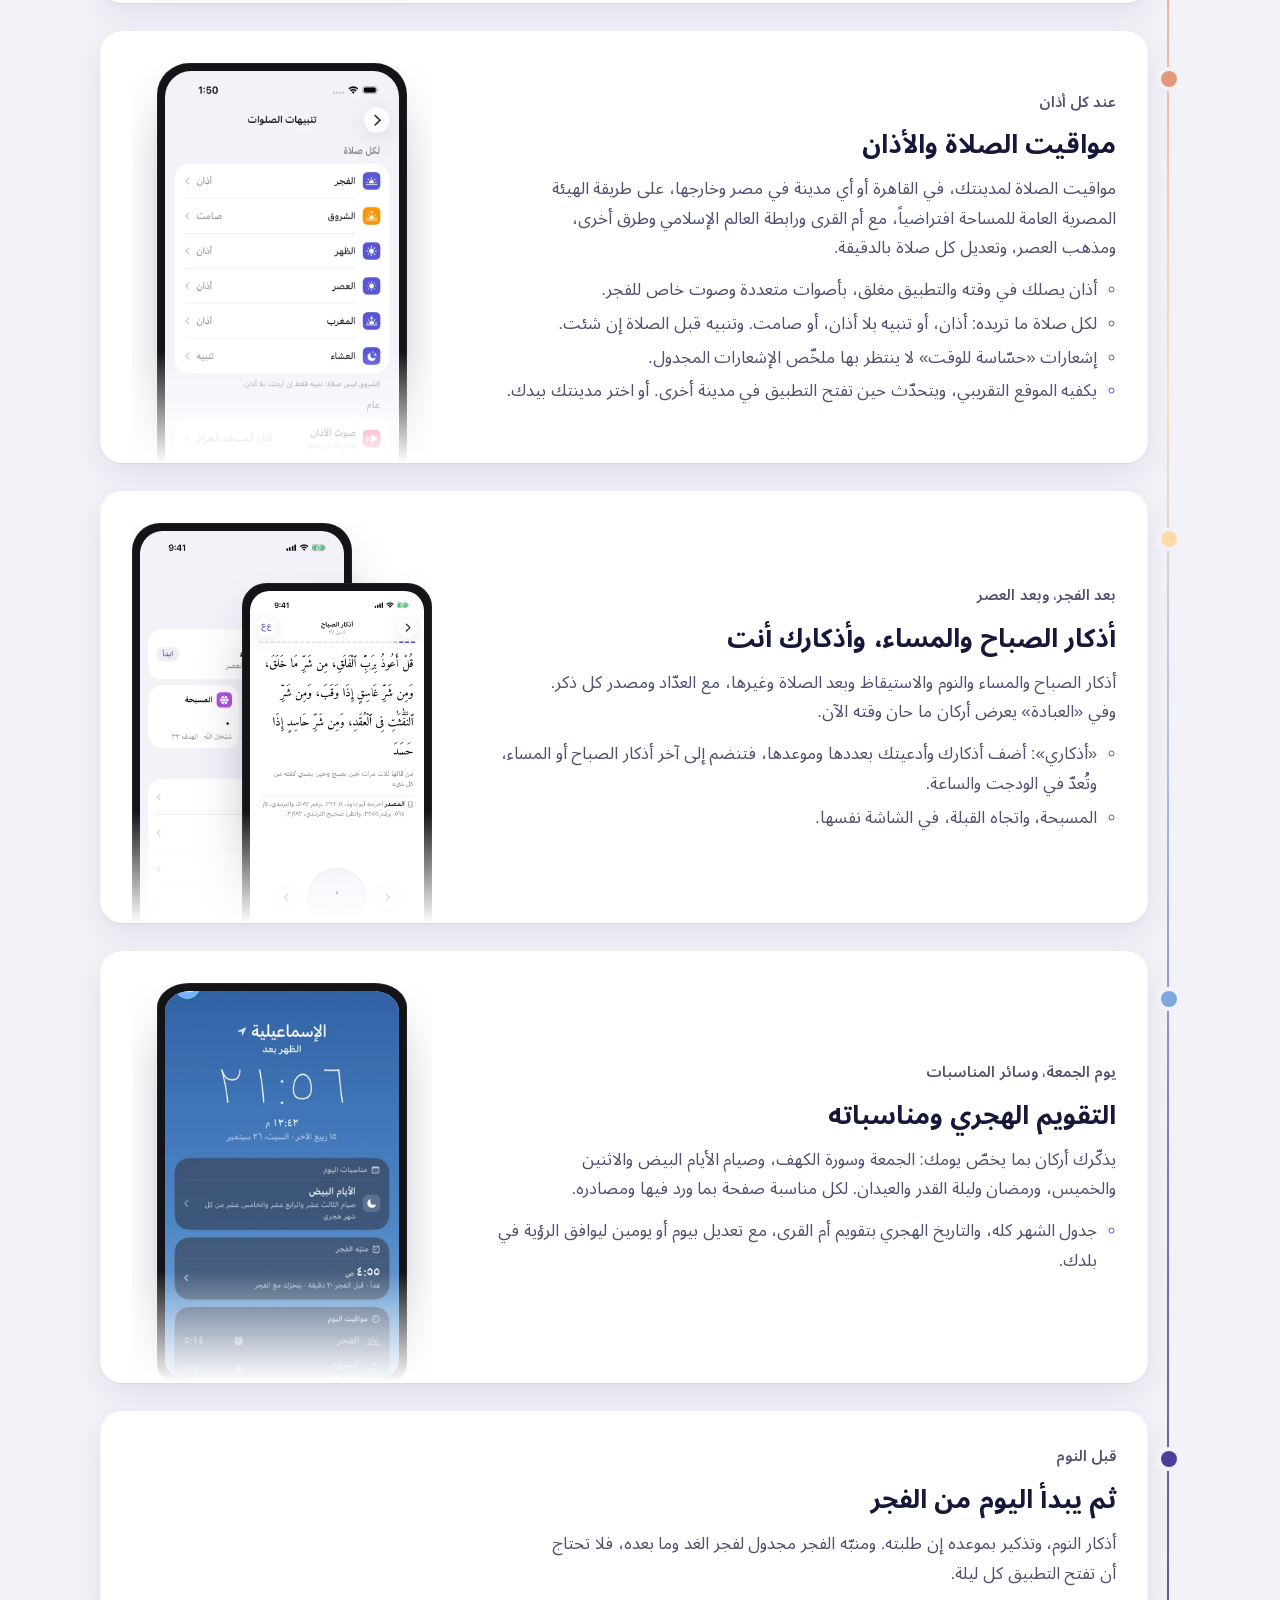
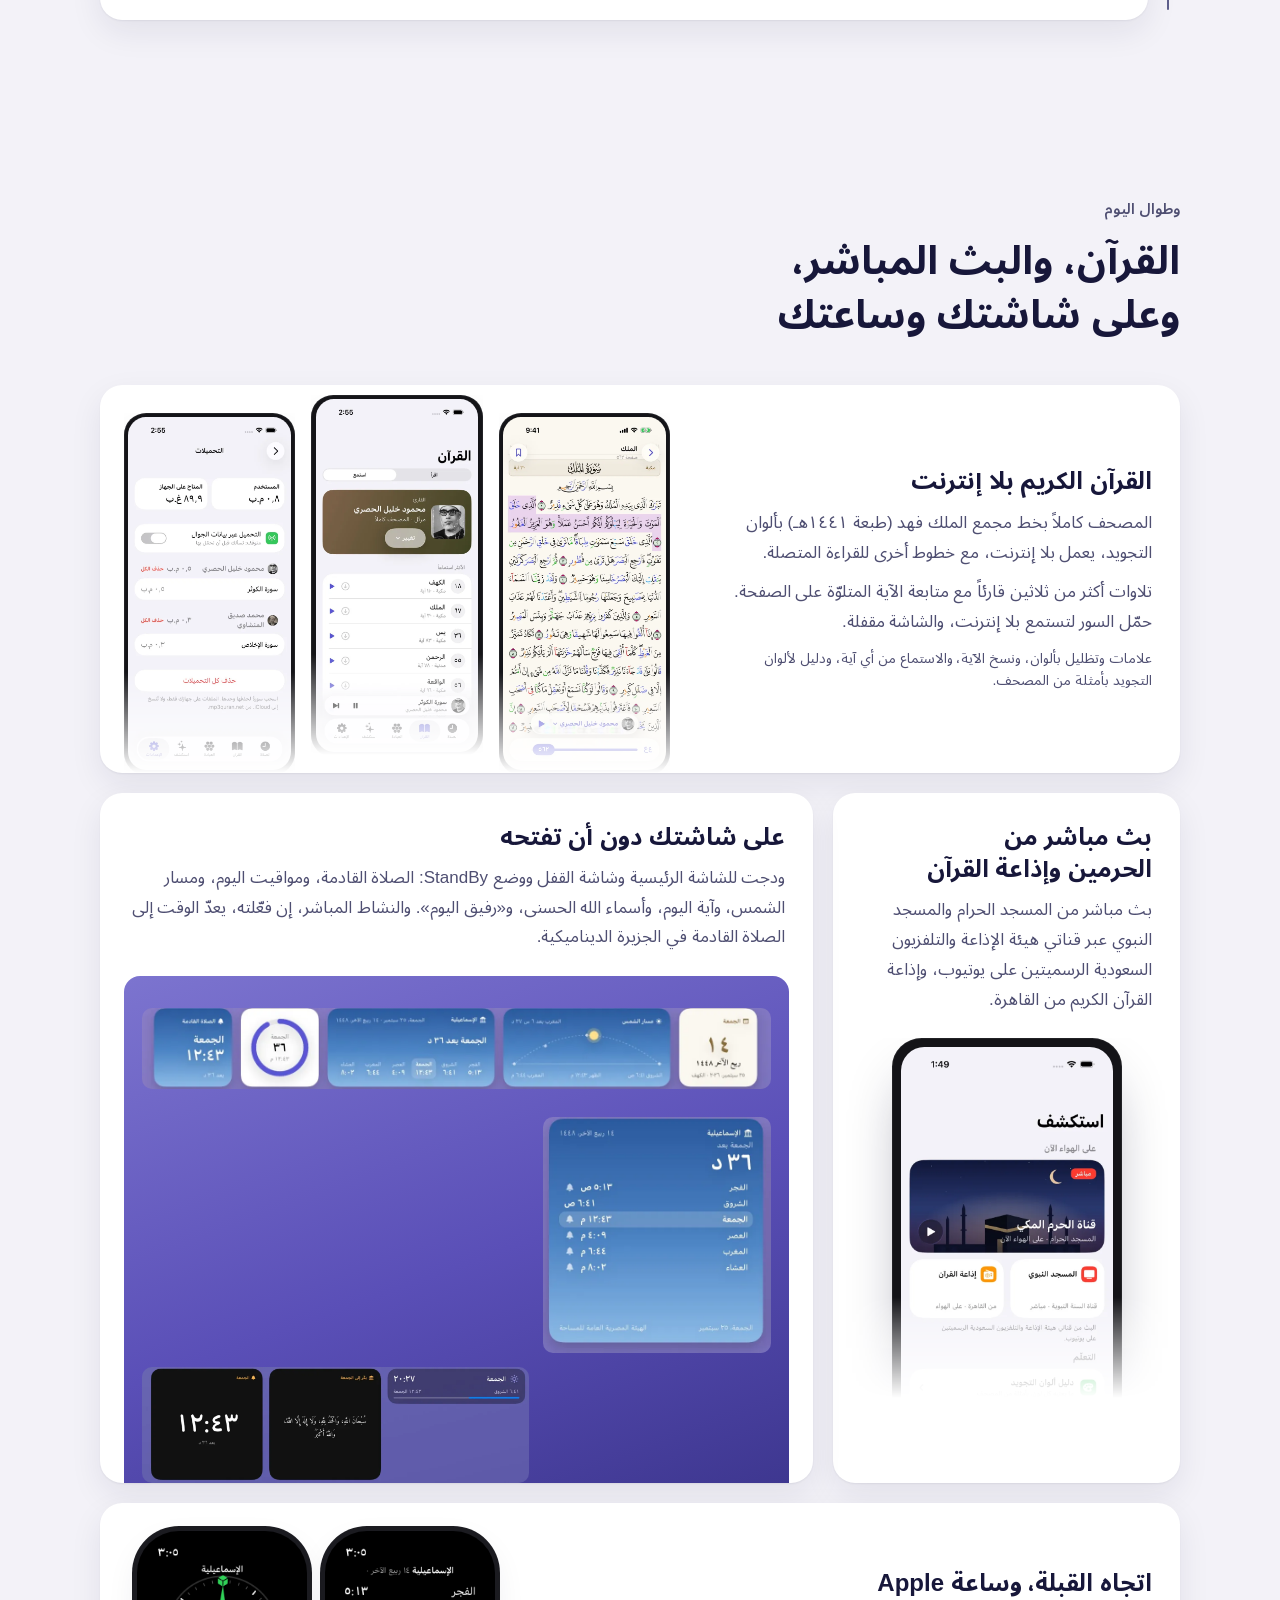
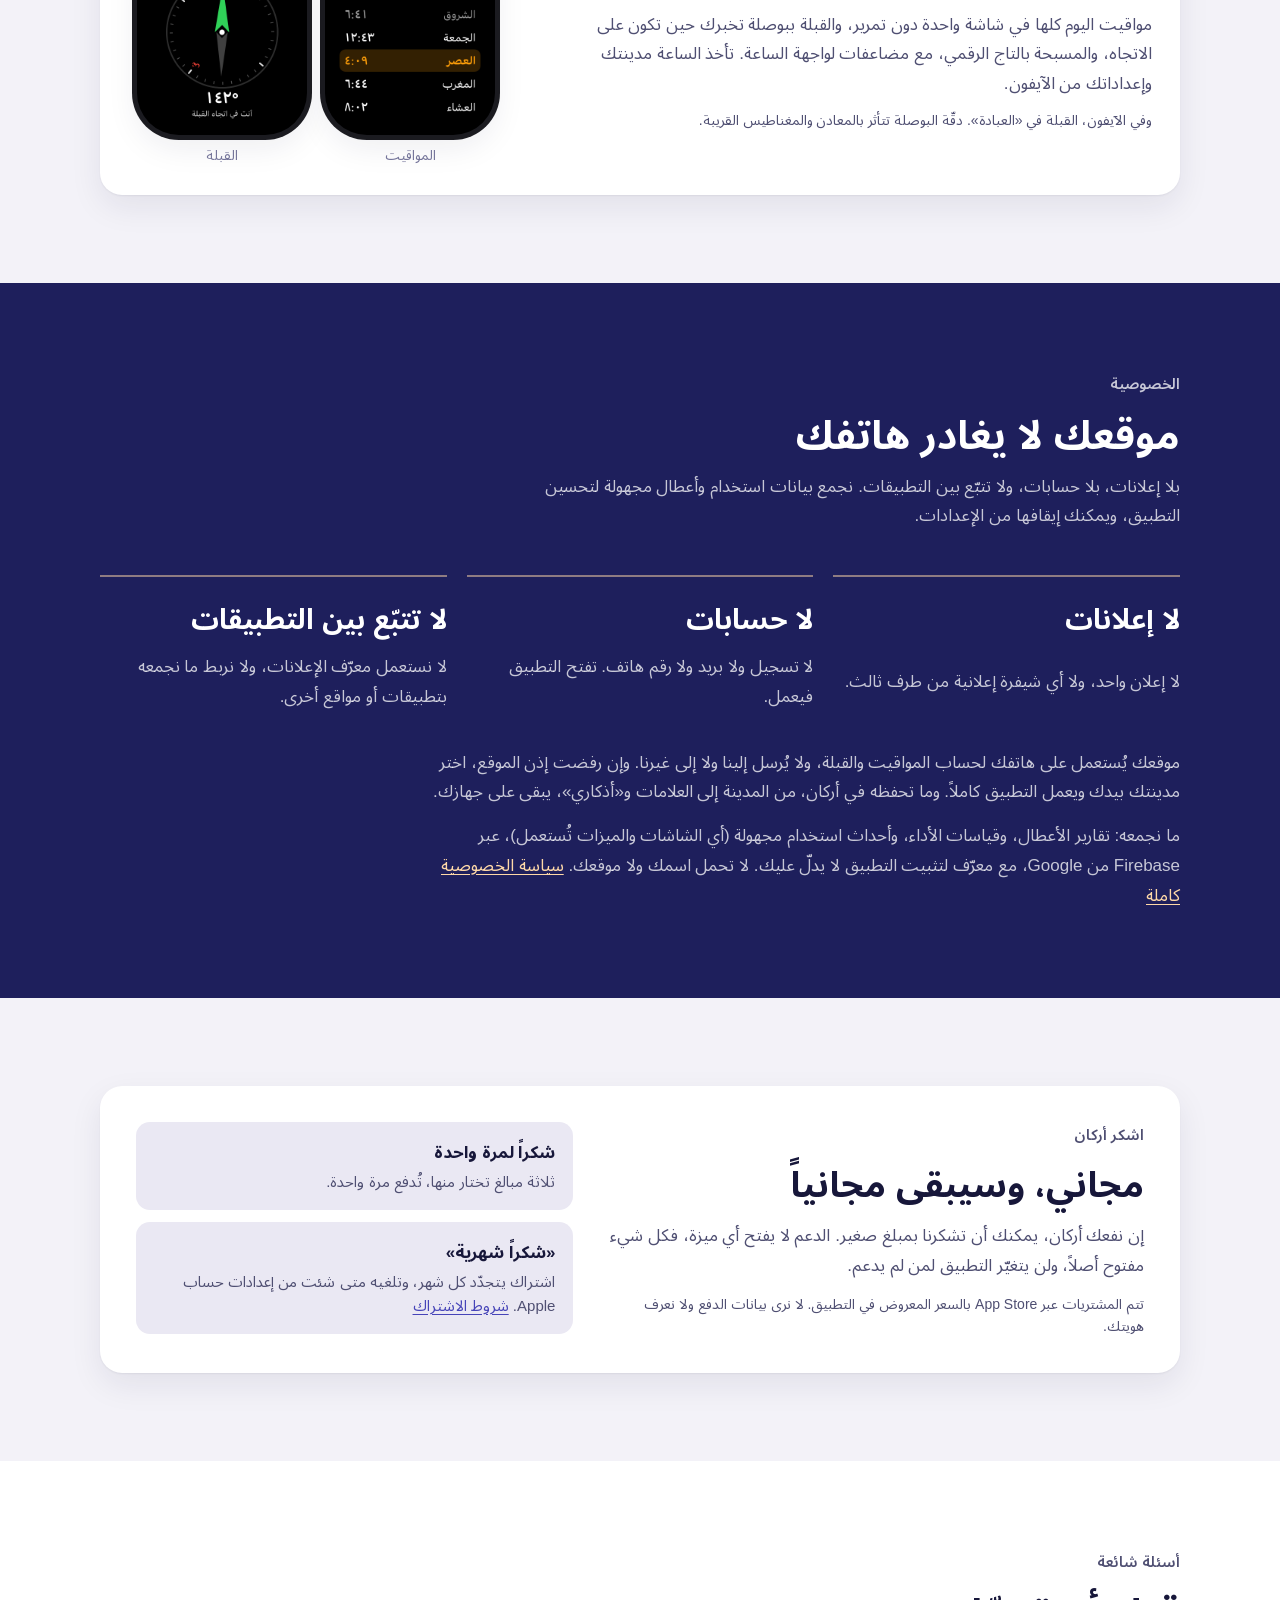
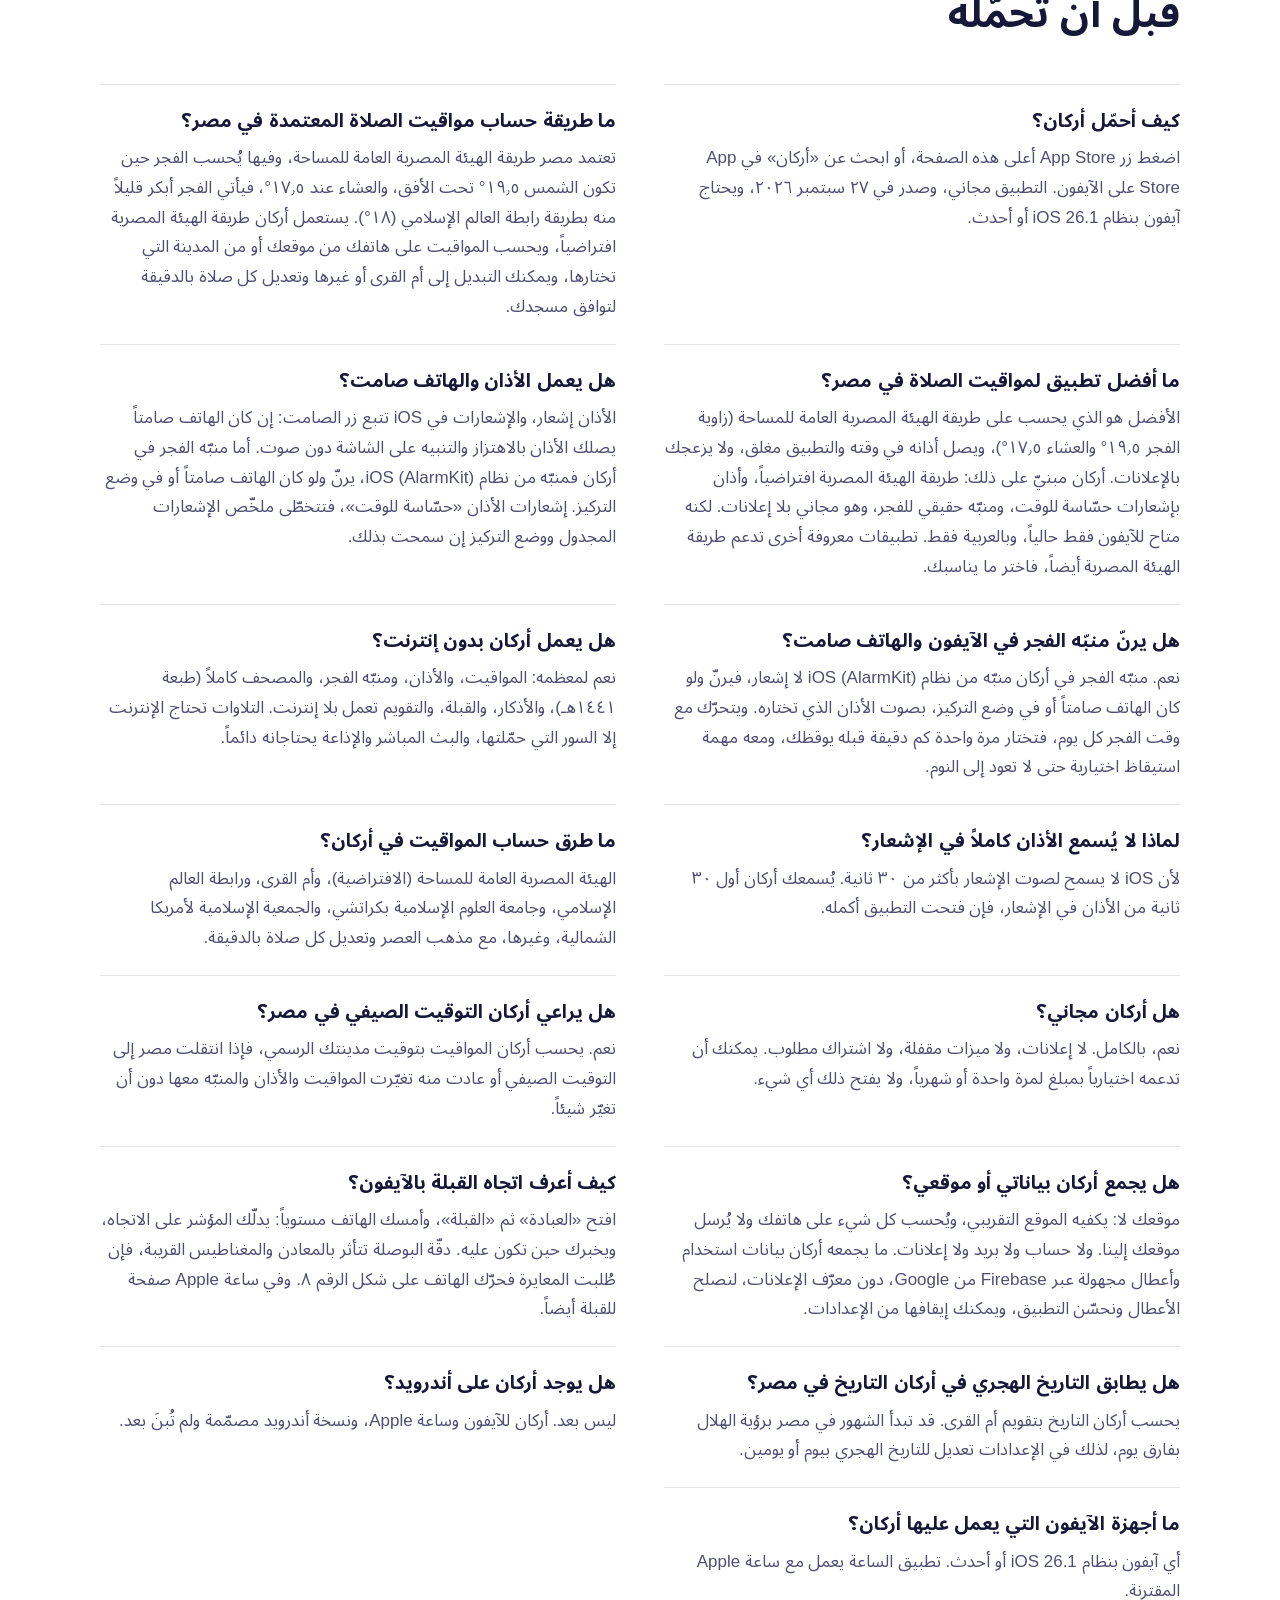
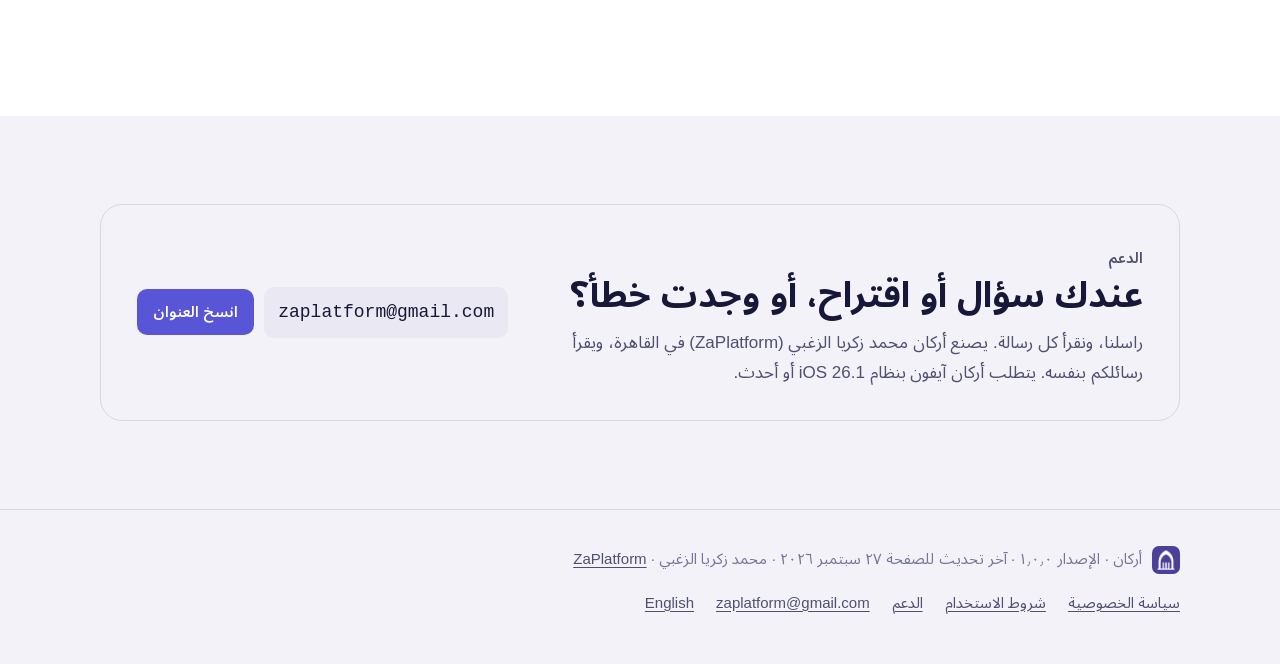
==== commit c3f7308d: "Rename to أركان (Arkan): name, icon, hadith hero line, tagline, pointed arch, OG cards Domain stays " ====
--- a/index.html
+++ b/index.html
@@ -3,7 +3,7 @@
 <head>
 <meta charset="utf-8">
 <meta name="viewport" content="width=device-width, initial-scale=1, viewport-fit=cover">
-<title>مطلع: تطبيق مواقيت الصلاة والأذان ومنبّه الفجر للآيفون</title>
+<title>أركان: تطبيق مواقيت الصلاة والأذان ومنبّه الفجر للآيفون</title>
 <meta name="description" content="مواقيت الصلاة على طريقة الهيئة المصرية العامة للمساحة، وأذان في وقته، ومنبّه للفجر، والمصحف بلا إنترنت. مجاني بلا إعلانات ولا حسابات.">
 <link rel="canonical" href="https://matla.zaplatform.com/">
 <link rel="alternate" hreflang="ar" href="https://matla.zaplatform.com/">
@@ -16,26 +16,26 @@
 <meta name="apple-itunes-app" content="app-id=6813938812">
 
 <meta property="og:type" content="website">
-<meta property="og:site_name" content="مطلع">
+<meta property="og:site_name" content="أركان">
 <meta property="og:locale" content="ar_EG">
 <meta property="og:locale:alternate" content="en_US">
 <meta property="og:url" content="https://matla.zaplatform.com/">
-<meta property="og:title" content="مطلع: مواقيت الصلاة والأذان ومنبه الفجر">
+<meta property="og:title" content="أركان: مواقيت الصلاة والأذان ومنبه الفجر">
 <meta property="og:description" content="مواقيت على طريقة الهيئة المصرية العامة للمساحة، وأذان في وقته، ومنبّه حقيقي للفجر، والمصحف كاملاً بلا إنترنت. مجاني بلا إعلانات ولا حسابات، وموقعك لا يغادر هاتفك.">
 <meta property="og:image" content="https://matla.zaplatform.com/img/og-ar.jpg">
 <meta property="og:image:width" content="1200">
 <meta property="og:image:height" content="630">
-<meta property="og:image:alt" content="مطلع: مواقيت الصلاة والأذان ومنبّه الفجر، على الآيفون وساعة Apple">
+<meta property="og:image:alt" content="أركان: مواقيت الصلاة والأذان ومنبّه الفجر، على الآيفون وساعة Apple">
 <meta name="twitter:card" content="summary_large_image">
-<meta name="twitter:title" content="مطلع: مواقيت الصلاة والأذان ومنبه الفجر">
+<meta name="twitter:title" content="أركان: مواقيت الصلاة والأذان ومنبه الفجر">
 <meta name="twitter:description" content="مواقيت على طريقة الهيئة المصرية العامة للمساحة، وأذان في وقته، ومنبّه للفجر، والمصحف بلا إنترنت. مجاني بلا إعلانات ولا حسابات.">
 <meta name="twitter:image" content="https://matla.zaplatform.com/img/og-ar.jpg">
 
 <link rel="preconnect" href="https://fonts.googleapis.com">
 <link rel="preconnect" href="https://fonts.gstatic.com" crossorigin>
 <!-- Only the ayah needs a webfont; text= subsets Amiri Quran to its glyphs. Everything else is the system font. -->
-<link rel="preload" as="style" href="https://fonts.googleapis.com/css2?family=Amiri+Quran&amp;text=%D8%B3%D9%8E%D9%84%D9%8E%D9%B0%D9%85%D9%8C%20%D9%87%D9%90%D9%89%D9%8E%20%D8%AD%D9%8E%D8%AA%D9%8E%D9%91%D9%89%D9%B0%20%D9%85%D9%8E%D8%B7%D9%92%D9%84%D9%8E%D8%B9%D9%90%20%D9%B1%D9%84%D9%92%D9%81%D9%8E%D8%AC%D9%92%D8%B1%D9%90&amp;display=swap" onload="this.onload=null;this.rel='stylesheet'">
-<noscript><link rel="stylesheet" href="https://fonts.googleapis.com/css2?family=Amiri+Quran&amp;text=%D8%B3%D9%8E%D9%84%D9%8E%D9%B0%D9%85%D9%8C%20%D9%87%D9%90%D9%89%D9%8E%20%D8%AD%D9%8E%D8%AA%D9%8E%D9%91%D9%89%D9%B0%20%D9%85%D9%8E%D8%B7%D9%92%D9%84%D9%8E%D8%B9%D9%90%20%D9%B1%D9%84%D9%92%D9%81%D9%8E%D8%AC%D9%92%D8%B1%D9%90&amp;display=swap"></noscript>
+<link rel="preload" as="style" href="https://fonts.googleapis.com/css2?family=Amiri+Quran&amp;text=%D8%A8%D9%8F%D9%86%D9%90%D9%8A%D9%8E%20%D8%A7%D9%84%D9%92%D8%A5%D9%90%D8%B3%D9%92%D9%84%D9%8E%D8%A7%D9%85%D9%8F%20%D8%B9%D9%8E%D9%84%D9%8E%D9%89%20%D8%AE%D9%8E%D9%85%D9%92%D8%B3%D9%8D&amp;display=swap" onload="this.onload=null;this.rel='stylesheet'">
+<noscript><link rel="stylesheet" href="https://fonts.googleapis.com/css2?family=Amiri+Quran&amp;text=%D8%A8%D9%8F%D9%86%D9%90%D9%8A%D9%8E%20%D8%A7%D9%84%D9%92%D8%A5%D9%90%D8%B3%D9%92%D9%84%D9%8E%D8%A7%D9%85%D9%8F%20%D8%B9%D9%8E%D9%84%D9%8E%D9%89%20%D8%AE%D9%8E%D9%85%D9%92%D8%B3%D9%8D&amp;display=swap"></noscript>
 <link rel="preload" as="image" href="img/shots/today.webp" type="image/webp">
 <link rel="stylesheet" href="landing.css">
 
@@ -72,8 +72,8 @@
       "@type": "WebSite",
       "@id": "https://matla.zaplatform.com/#website",
       "url": "https://matla.zaplatform.com/",
-      "name": "مطلع",
-      "alternateName": "Matla",
+      "name": "أركان",
+      "alternateName": "Arkan",
       "inLanguage": [
         "ar",
         "en"
@@ -86,7 +86,7 @@
       "@type": "WebPage",
       "@id": "https://matla.zaplatform.com/#webpage",
       "url": "https://matla.zaplatform.com/",
-      "name": "مطلع: تطبيق مواقيت الصلاة والأذان ومنبّه الفجر للآيفون",
+      "name": "أركان: تطبيق مواقيت الصلاة والأذان ومنبّه الفجر للآيفون",
       "description": "مواقيت الصلاة على طريقة الهيئة المصرية العامة للمساحة، وأذان في وقته، ومنبّه للفجر، والمصحف بلا إنترنت. مجاني بلا إعلانات ولا حسابات.",
       "inLanguage": "ar",
       "isPartOf": {
@@ -107,11 +107,11 @@
     {
       "@type": "MobileApplication",
       "@id": "https://matla.zaplatform.com/#app",
-      "name": "مطلع",
+      "name": "أركان",
       "alternateName": [
-        "Matla",
-        "مطلع: مواقيت الصلاة والأذان",
-        "Matla: Prayer Times & Athan"
+        "Arkan",
+        "أركان: مواقيت الصلاة والأذان",
+        "Arkan: Prayer Times & Athan"
       ],
       "url": "https://matla.zaplatform.com/",
       "description": "تطبيق مواقيت الصلاة والأذان ومنبّه الفجر والمصحف كاملاً بلا إنترنت، على طريقة الهيئة المصرية العامة للمساحة افتراضياً. مجاني بلا إعلانات ولا حسابات.",
@@ -173,10 +173,10 @@
   "mainEntity": [
     {
       "@type": "Question",
-      "name": "كيف أحمّل مطلع؟",
-      "acceptedAnswer": {
-        "@type": "Answer",
-        "text": "اضغط زر App Store أعلى هذه الصفحة، أو ابحث عن «مطلع» في App Store على الآيفون. التطبيق مجاني، وصدر في ٢٧ سبتمبر ٢٠٢٦، ويحتاج آيفون بنظام iOS 26.1 أو أحدث."
+      "name": "كيف أحمّل أركان؟",
+      "acceptedAnswer": {
+        "@type": "Answer",
+        "text": "اضغط زر App Store أعلى هذه الصفحة، أو ابحث عن «أركان» في App Store على الآيفون. التطبيق مجاني، وصدر في ٢٧ سبتمبر ٢٠٢٦، ويحتاج آيفون بنظام iOS 26.1 أو أحدث."
       }
     },
     {
@@ -184,7 +184,7 @@
       "name": "ما طريقة حساب مواقيت الصلاة المعتمدة في مصر؟",
       "acceptedAnswer": {
         "@type": "Answer",
-        "text": "تعتمد مصر طريقة الهيئة المصرية العامة للمساحة، وفيها يُحسب الفجر حين تكون الشمس ١٩٫٥° تحت الأفق، والعشاء عند ١٧٫٥°، فيأتي الفجر أبكر قليلاً منه بطريقة رابطة العالم الإسلامي (١٨°). يستعمل مطلع طريقة الهيئة المصرية افتراضياً، ويحسب المواقيت على هاتفك من موقعك أو من المدينة التي تختارها، ويمكنك التبديل إلى أم القرى أو غيرها وتعديل كل صلاة بالدقيقة لتوافق مسجدك."
+        "text": "تعتمد مصر طريقة الهيئة المصرية العامة للمساحة، وفيها يُحسب الفجر حين تكون الشمس ١٩٫٥° تحت الأفق، والعشاء عند ١٧٫٥°، فيأتي الفجر أبكر قليلاً منه بطريقة رابطة العالم الإسلامي (١٨°). يستعمل أركان طريقة الهيئة المصرية افتراضياً، ويحسب المواقيت على هاتفك من موقعك أو من المدينة التي تختارها، ويمكنك التبديل إلى أم القرى أو غيرها وتعديل كل صلاة بالدقيقة لتوافق مسجدك."
       }
     },
     {
@@ -192,7 +192,7 @@
       "name": "ما أفضل تطبيق لمواقيت الصلاة في مصر؟",
       "acceptedAnswer": {
         "@type": "Answer",
-        "text": "الأفضل هو الذي يحسب على طريقة الهيئة المصرية العامة للمساحة (زاوية الفجر ١٩٫٥° والعشاء ١٧٫٥°)، ويصل أذانه في وقته والتطبيق مغلق، ولا يزعجك بالإعلانات. مطلع مبنيّ على ذلك: طريقة الهيئة المصرية افتراضياً، وأذان بإشعارات حسّاسة للوقت، ومنبّه حقيقي للفجر، وهو مجاني بلا إعلانات. لكنه متاح للآيفون فقط حالياً، وبالعربية فقط. تطبيقات معروفة أخرى تدعم طريقة الهيئة المصرية أيضاً، فاختر ما يناسبك."
+        "text": "الأفضل هو الذي يحسب على طريقة الهيئة المصرية العامة للمساحة (زاوية الفجر ١٩٫٥° والعشاء ١٧٫٥°)، ويصل أذانه في وقته والتطبيق مغلق، ولا يزعجك بالإعلانات. أركان مبنيّ على ذلك: طريقة الهيئة المصرية افتراضياً، وأذان بإشعارات حسّاسة للوقت، ومنبّه حقيقي للفجر، وهو مجاني بلا إعلانات. لكنه متاح للآيفون فقط حالياً، وبالعربية فقط. تطبيقات معروفة أخرى تدعم طريقة الهيئة المصرية أيضاً، فاختر ما يناسبك."
       }
     },
     {
@@ -200,7 +200,7 @@
       "name": "هل يعمل الأذان والهاتف صامت؟",
       "acceptedAnswer": {
         "@type": "Answer",
-        "text": "الأذان إشعار، والإشعارات في iOS تتبع زر الصامت: إن كان الهاتف صامتاً يصلك الأذان بالاهتزاز والتنبيه على الشاشة دون صوت. أما منبّه الفجر في مطلع فمنبّه من نظام iOS (AlarmKit)، يرنّ ولو كان الهاتف صامتاً أو في وضع التركيز. إشعارات الأذان «حسّاسة للوقت»، فتتخطّى ملخّص الإشعارات المجدول ووضع التركيز إن سمحت بذلك."
+        "text": "الأذان إشعار، والإشعارات في iOS تتبع زر الصامت: إن كان الهاتف صامتاً يصلك الأذان بالاهتزاز والتنبيه على الشاشة دون صوت. أما منبّه الفجر في أركان فمنبّه من نظام iOS (AlarmKit)، يرنّ ولو كان الهاتف صامتاً أو في وضع التركيز. إشعارات الأذان «حسّاسة للوقت»، فتتخطّى ملخّص الإشعارات المجدول ووضع التركيز إن سمحت بذلك."
       }
     },
     {
@@ -208,12 +208,12 @@
       "name": "هل يرنّ منبّه الفجر في الآيفون والهاتف صامت؟",
       "acceptedAnswer": {
         "@type": "Answer",
-        "text": "نعم. منبّه الفجر في مطلع منبّه من نظام iOS (AlarmKit) لا إشعار، فيرنّ ولو كان الهاتف صامتاً أو في وضع التركيز، بصوت الأذان الذي تختاره. ويتحرّك مع وقت الفجر كل يوم، فتختار مرة واحدة كم دقيقة قبله يوقظك، ومعه مهمة استيقاظ اختيارية حتى لا تعود إلى النوم."
-      }
-    },
-    {
-      "@type": "Question",
-      "name": "هل يعمل مطلع بدون إنترنت؟",
+        "text": "نعم. منبّه الفجر في أركان منبّه من نظام iOS (AlarmKit) لا إشعار، فيرنّ ولو كان الهاتف صامتاً أو في وضع التركيز، بصوت الأذان الذي تختاره. ويتحرّك مع وقت الفجر كل يوم، فتختار مرة واحدة كم دقيقة قبله يوقظك، ومعه مهمة استيقاظ اختيارية حتى لا تعود إلى النوم."
+      }
+    },
+    {
+      "@type": "Question",
+      "name": "هل يعمل أركان بدون إنترنت؟",
       "acceptedAnswer": {
         "@type": "Answer",
         "text": "نعم لمعظمه: المواقيت، والأذان، ومنبّه الفجر، والمصحف كاملاً (طبعة ١٤٤١هـ)، والأذكار، والقبلة، والتقويم تعمل بلا إنترنت. التلاوات تحتاج الإنترنت إلا السور التي حمّلتها، والبث المباشر والإذاعة يحتاجانه دائماً."
@@ -224,12 +224,12 @@
       "name": "لماذا لا يُسمع الأذان كاملاً في الإشعار؟",
       "acceptedAnswer": {
         "@type": "Answer",
-        "text": "لأن iOS لا يسمح لصوت الإشعار بأكثر من ٣٠ ثانية. يُسمعك مطلع أول ٣٠ ثانية من الأذان في الإشعار، فإن فتحت التطبيق أكمله."
-      }
-    },
-    {
-      "@type": "Question",
-      "name": "ما طرق حساب المواقيت في مطلع؟",
+        "text": "لأن iOS لا يسمح لصوت الإشعار بأكثر من ٣٠ ثانية. يُسمعك أركان أول ٣٠ ثانية من الأذان في الإشعار، فإن فتحت التطبيق أكمله."
+      }
+    },
+    {
+      "@type": "Question",
+      "name": "ما طرق حساب المواقيت في أركان؟",
       "acceptedAnswer": {
         "@type": "Answer",
         "text": "الهيئة المصرية العامة للمساحة (الافتراضية)، وأم القرى، ورابطة العالم الإسلامي، وجامعة العلوم الإسلامية بكراتشي، والجمعية الإسلامية لأمريكا الشمالية، وغيرها، مع مذهب العصر وتعديل كل صلاة بالدقيقة."
@@ -237,7 +237,7 @@
     },
     {
       "@type": "Question",
-      "name": "هل مطلع مجاني؟",
+      "name": "هل أركان مجاني؟",
       "acceptedAnswer": {
         "@type": "Answer",
         "text": "نعم، بالكامل. لا إعلانات، ولا ميزات مقفلة، ولا اشتراك مطلوب. يمكنك أن تدعمه اختيارياً بمبلغ لمرة واحدة أو شهرياً، ولا يفتح ذلك أي شيء."
@@ -245,18 +245,18 @@
     },
     {
       "@type": "Question",
-      "name": "هل يراعي مطلع التوقيت الصيفي في مصر؟",
-      "acceptedAnswer": {
-        "@type": "Answer",
-        "text": "نعم. يحسب مطلع المواقيت بتوقيت مدينتك الرسمي، فإذا انتقلت مصر إلى التوقيت الصيفي أو عادت منه تغيّرت المواقيت والأذان والمنبّه معها دون أن تغيّر شيئاً."
-      }
-    },
-    {
-      "@type": "Question",
-      "name": "هل يجمع مطلع بياناتي أو موقعي؟",
-      "acceptedAnswer": {
-        "@type": "Answer",
-        "text": "موقعك لا: يكفيه الموقع التقريبي، ويُحسب كل شيء على هاتفك ولا يُرسل موقعك إلينا. ولا حساب ولا بريد ولا إعلانات. ما يجمعه مطلع بيانات استخدام وأعطال مجهولة عبر Firebase من Google، دون معرّف الإعلانات، لنصلح الأعطال ونحسّن التطبيق، ويمكنك إيقافها من الإعدادات."
+      "name": "هل يراعي أركان التوقيت الصيفي في مصر؟",
+      "acceptedAnswer": {
+        "@type": "Answer",
+        "text": "نعم. يحسب أركان المواقيت بتوقيت مدينتك الرسمي، فإذا انتقلت مصر إلى التوقيت الصيفي أو عادت منه تغيّرت المواقيت والأذان والمنبّه معها دون أن تغيّر شيئاً."
+      }
+    },
+    {
+      "@type": "Question",
+      "name": "هل يجمع أركان بياناتي أو موقعي؟",
+      "acceptedAnswer": {
+        "@type": "Answer",
+        "text": "موقعك لا: يكفيه الموقع التقريبي، ويُحسب كل شيء على هاتفك ولا يُرسل موقعك إلينا. ولا حساب ولا بريد ولا إعلانات. ما يجمعه أركان بيانات استخدام وأعطال مجهولة عبر Firebase من Google، دون معرّف الإعلانات، لنصلح الأعطال ونحسّن التطبيق، ويمكنك إيقافها من الإعدادات."
       }
     },
     {
@@ -269,23 +269,23 @@
     },
     {
       "@type": "Question",
-      "name": "هل يطابق التاريخ الهجري في مطلع التاريخ في مصر؟",
-      "acceptedAnswer": {
-        "@type": "Answer",
-        "text": "يحسب مطلع التاريخ بتقويم أم القرى. قد تبدأ الشهور في مصر برؤية الهلال بفارق يوم، لذلك في الإعدادات تعديل للتاريخ الهجري بيوم أو يومين."
-      }
-    },
-    {
-      "@type": "Question",
-      "name": "هل يوجد مطلع على أندرويد؟",
-      "acceptedAnswer": {
-        "@type": "Answer",
-        "text": "ليس بعد. مطلع للآيفون وساعة Apple، ونسخة أندرويد مصمّمة ولم تُبنَ بعد."
-      }
-    },
-    {
-      "@type": "Question",
-      "name": "ما أجهزة الآيفون التي يعمل عليها مطلع؟",
+      "name": "هل يطابق التاريخ الهجري في أركان التاريخ في مصر؟",
+      "acceptedAnswer": {
+        "@type": "Answer",
+        "text": "يحسب أركان التاريخ بتقويم أم القرى. قد تبدأ الشهور في مصر برؤية الهلال بفارق يوم، لذلك في الإعدادات تعديل للتاريخ الهجري بيوم أو يومين."
+      }
+    },
+    {
+      "@type": "Question",
+      "name": "هل يوجد أركان على أندرويد؟",
+      "acceptedAnswer": {
+        "@type": "Answer",
+        "text": "ليس بعد. أركان للآيفون وساعة Apple، ونسخة أندرويد مصمّمة ولم تُبنَ بعد."
+      }
+    },
+    {
+      "@type": "Question",
+      "name": "ما أجهزة الآيفون التي يعمل عليها أركان؟",
       "acceptedAnswer": {
         "@type": "Answer",
         "text": "أي آيفون بنظام iOS 26.1 أو أحدث. تطبيق الساعة يعمل مع ساعة Apple المقترنة."
@@ -300,7 +300,7 @@
 
 <header class="bar">
   <div class="wrap">
-    <a class="brand" href="./"><img src="img/icon-512.png" alt="" width="34" height="34">مطلع</a>
+    <a class="brand" href="./"><img src="img/icon-512.png" alt="" width="34" height="34">أركان</a>
     <nav aria-label="أقسام الصفحة">
       <a href="#day">المزايا</a>
       <a href="#privacy">الخصوصية</a>
@@ -315,13 +315,13 @@
   <section class="hero" aria-labelledby="h1">
     <div class="wrap">
       <div class="hero-copy">
-        <p class="ayah">سَلَٰمٌ هِىَ حَتَّىٰ مَطْلَعِ ٱلْفَجْرِ<small>القدر ٥</small></p>
-        <h1 id="h1"><span class="name">مطلع</span>مواقيت الصلاة والأذان ومنبّه الفجر</h1>
-        <p class="sub">أذكار الصباح والمساء، والقرآن بلا إنترنت، واتجاه القبلة. على الآيفون وساعة Apple.</p>
+        <p class="ayah">بُنِيَ الْإِسْلَامُ عَلَى خَمْسٍ<small>البخاري ومسلم</small></p>
+        <h1 id="h1"><span class="name">أركان</span>مواقيت الصلاة والأذان ومنبّه الفجر</h1>
+        <p class="sub">كل ما يحتاجه المسلم، في تطبيق واحد: أذكار الصباح والمساء، والقرآن بلا إنترنت، واتجاه القبلة. على الآيفون وساعة Apple.</p>
         <p class="lead">مواقيت على طريقة الهيئة المصرية العامة للمساحة، وأذان يصلك في وقته، ومنبّه حقيقي للفجر، والمصحف كاملاً بلا إنترنت. مجاني بالكامل، بلا إعلانات ولا حسابات، ولا تتبّع بين التطبيقات.</p>
         <div class="cta">
           <a class="store-live" id="store" href="https://apps.apple.com/app/id6813938812">
-            <img src="img/appstore-ar.svg" alt="تنزيل مطلع من App Store" width="156" height="52">
+            <img src="img/appstore-ar.svg" alt="تنزيل أركان من App Store" width="156" height="52">
           </a>
           <p class="note">مجاني على App Store منذ ٢٧ سبتمبر ٢٠٢٦، للآيفون بنظام iOS 26.1 أو أحدث، ولساعة Apple.</p>
         </div>
@@ -329,7 +329,7 @@
 
       <div class="mihrab" aria-hidden="true">
         <svg class="arch" viewBox="0 0 430 600" preserveAspectRatio="none">
-          <path d="M40 606V250a175 175 0 0 1 350 0V606" fill="none" stroke="#fff" stroke-opacity=".92" stroke-width="10" stroke-linecap="round"/>
+          <path d="M40 606V290A280 280 0 0 1 215 30.4A280 280 0 0 1 390 290V606" stroke-linejoin="round" fill="none" stroke="#fff" stroke-opacity=".92" stroke-width="10" stroke-linecap="round"/>
         </svg>
         <div class="sunrise"></div>
         <div class="phone"><picture><source srcset="img/shots/today.webp" type="image/webp"><img class="screen" src="img/shots/today.jpg" alt="" width="640" height="1391" fetchpriority="high"></picture></div>
@@ -351,9 +351,9 @@
   <section class="day" id="day" aria-labelledby="day-h">
     <div class="wrap">
       <div class="head">
-        <p class="kicker">يومك مع مطلع</p>
+        <p class="kicker">يومك مع أركان</p>
         <h2 id="day-h">من قبل الفجر إلى موعد النوم</h2>
-        <p>أكثر ما يفعله مطلع مربوط بوقت من يومك، فرتّبناه هنا على ترتيب اليوم.</p>
+        <p>أكثر ما يفعله أركان مربوط بوقت من يومك، فرتّبناه هنا على ترتيب اليوم.</p>
       </div>
 
       <ol class="stops">
@@ -389,7 +389,7 @@
           <div class="txt">
             <p class="when">بعد الفجر، وبعد العصر</p>
             <h3>أذكار الصباح والمساء، وأذكارك أنت</h3>
-            <p>أذكار الصباح والمساء والنوم والاستيقاظ وبعد الصلاة وغيرها، مع العدّاد ومصدر كل ذكر. وفي «العبادة» يعرض مطلع ما حان وقته الآن.</p>
+            <p>أذكار الصباح والمساء والنوم والاستيقاظ وبعد الصلاة وغيرها، مع العدّاد ومصدر كل ذكر. وفي «العبادة» يعرض أركان ما حان وقته الآن.</p>
             <ul>
               <li>«أذكاري»: أضف أذكارك وأدعيتك بعددها وموعدها، فتنضم إلى آخر أذكار الصباح أو المساء، وتُعدّ في الودجت والساعة.</li>
               <li>المسبحة، واتجاه القبلة، في الشاشة نفسها.</li>
@@ -405,7 +405,7 @@
           <div class="txt">
             <p class="when">يوم الجمعة، وسائر المناسبات</p>
             <h3>التقويم الهجري ومناسباته</h3>
-            <p>يذكّرك مطلع بما يخصّ يومك: الجمعة وسورة الكهف، وصيام الأيام البيض والاثنين والخميس، ورمضان وليلة القدر والعيدان. لكل مناسبة صفحة بما ورد فيها ومصادره.</p>
+            <p>يذكّرك أركان بما يخصّ يومك: الجمعة وسورة الكهف، وصيام الأيام البيض والاثنين والخميس، ورمضان وليلة القدر والعيدان. لكل مناسبة صفحة بما ورد فيها ومصادره.</p>
             <ul>
               <li>جدول الشهر كله، والتاريخ الهجري بتقويم أم القرى، مع تعديل بيوم أو يومين ليوافق الرؤية في بلدك.</li>
             </ul>
@@ -495,7 +495,7 @@
         <li><b>لا حسابات</b><span>لا تسجيل ولا بريد ولا رقم هاتف. تفتح التطبيق فيعمل.</span></li>
         <li><b>لا تتبّع بين التطبيقات</b><span>لا نستعمل معرّف الإعلانات، ولا نربط ما نجمعه بتطبيقات أو مواقع أخرى.</span></li>
       </ul>
-      <p class="more">موقعك يُستعمل على هاتفك لحساب المواقيت والقبلة، ولا يُرسل إلينا ولا إلى غيرنا. وإن رفضت إذن الموقع، اختر مدينتك بيدك ويعمل التطبيق كاملاً. وما تحفظه في مطلع، من المدينة إلى العلامات و«أذكاري»، يبقى على جهازك.</p>
+      <p class="more">موقعك يُستعمل على هاتفك لحساب المواقيت والقبلة، ولا يُرسل إلينا ولا إلى غيرنا. وإن رفضت إذن الموقع، اختر مدينتك بيدك ويعمل التطبيق كاملاً. وما تحفظه في أركان، من المدينة إلى العلامات و«أذكاري»، يبقى على جهازك.</p>
       <p class="more">ما نجمعه: تقارير الأعطال، وقياسات الأداء، وأحداث استخدام مجهولة (أي الشاشات والميزات تُستعمل)، عبر Firebase من Google، مع معرّف لتثبيت التطبيق لا يدلّ عليك. لا تحمل اسمك ولا موقعك. <a href="privacy/">سياسة الخصوصية كاملة</a></p>
     </div>
   </section>
@@ -504,9 +504,9 @@
     <div class="wrap">
       <div class="thanks-card">
         <div class="txt">
-          <p class="kicker">اشكر مطلع</p>
+          <p class="kicker">اشكر أركان</p>
           <h2 id="thanks-h">مجاني، وسيبقى مجانياً</h2>
-          <p>إن نفعك مطلع، يمكنك أن تشكرنا بمبلغ صغير. الدعم لا يفتح أي ميزة، فكل شيء مفتوح أصلاً، ولن يتغيّر التطبيق لمن لم يدعم.</p>
+          <p>إن نفعك أركان، يمكنك أن تشكرنا بمبلغ صغير. الدعم لا يفتح أي ميزة، فكل شيء مفتوح أصلاً، ولن يتغيّر التطبيق لمن لم يدعم.</p>
           <p class="small">تتم المشتريات عبر App Store بالسعر المعروض في التطبيق. لا نرى بيانات الدفع ولا نعرف هويتك.</p>
         </div>
         <ul class="ways">
@@ -525,63 +525,63 @@
       </div>
       <div class="qa-list">
         <div class="qa">
-          <h3>كيف أحمّل مطلع؟</h3>
-          <p>اضغط زر App Store أعلى هذه الصفحة، أو ابحث عن «مطلع» في App Store على الآيفون. التطبيق مجاني، وصدر في ٢٧ سبتمبر ٢٠٢٦، ويحتاج آيفون بنظام iOS 26.1 أو أحدث.</p>
+          <h3>كيف أحمّل أركان؟</h3>
+          <p>اضغط زر App Store أعلى هذه الصفحة، أو ابحث عن «أركان» في App Store على الآيفون. التطبيق مجاني، وصدر في ٢٧ سبتمبر ٢٠٢٦، ويحتاج آيفون بنظام iOS 26.1 أو أحدث.</p>
         </div>
         <div class="qa">
           <h3>ما طريقة حساب مواقيت الصلاة المعتمدة في مصر؟</h3>
-          <p>تعتمد مصر طريقة الهيئة المصرية العامة للمساحة، وفيها يُحسب الفجر حين تكون الشمس ١٩٫٥° تحت الأفق، والعشاء عند ١٧٫٥°، فيأتي الفجر أبكر قليلاً منه بطريقة رابطة العالم الإسلامي (١٨°). يستعمل مطلع طريقة الهيئة المصرية افتراضياً، ويحسب المواقيت على هاتفك من موقعك أو من المدينة التي تختارها، ويمكنك التبديل إلى أم القرى أو غيرها وتعديل كل صلاة بالدقيقة لتوافق مسجدك.</p>
+          <p>تعتمد مصر طريقة الهيئة المصرية العامة للمساحة، وفيها يُحسب الفجر حين تكون الشمس ١٩٫٥° تحت الأفق، والعشاء عند ١٧٫٥°، فيأتي الفجر أبكر قليلاً منه بطريقة رابطة العالم الإسلامي (١٨°). يستعمل أركان طريقة الهيئة المصرية افتراضياً، ويحسب المواقيت على هاتفك من موقعك أو من المدينة التي تختارها، ويمكنك التبديل إلى أم القرى أو غيرها وتعديل كل صلاة بالدقيقة لتوافق مسجدك.</p>
         </div>
         <div class="qa">
           <h3>ما أفضل تطبيق لمواقيت الصلاة في مصر؟</h3>
-          <p>الأفضل هو الذي يحسب على طريقة الهيئة المصرية العامة للمساحة (زاوية الفجر ١٩٫٥° والعشاء ١٧٫٥°)، ويصل أذانه في وقته والتطبيق مغلق، ولا يزعجك بالإعلانات. مطلع مبنيّ على ذلك: طريقة الهيئة المصرية افتراضياً، وأذان بإشعارات حسّاسة للوقت، ومنبّه حقيقي للفجر، وهو مجاني بلا إعلانات. لكنه متاح للآيفون فقط حالياً، وبالعربية فقط. تطبيقات معروفة أخرى تدعم طريقة الهيئة المصرية أيضاً، فاختر ما يناسبك.</p>
+          <p>الأفضل هو الذي يحسب على طريقة الهيئة المصرية العامة للمساحة (زاوية الفجر ١٩٫٥° والعشاء ١٧٫٥°)، ويصل أذانه في وقته والتطبيق مغلق، ولا يزعجك بالإعلانات. أركان مبنيّ على ذلك: طريقة الهيئة المصرية افتراضياً، وأذان بإشعارات حسّاسة للوقت، ومنبّه حقيقي للفجر، وهو مجاني بلا إعلانات. لكنه متاح للآيفون فقط حالياً، وبالعربية فقط. تطبيقات معروفة أخرى تدعم طريقة الهيئة المصرية أيضاً، فاختر ما يناسبك.</p>
         </div>
         <div class="qa">
           <h3>هل يعمل الأذان والهاتف صامت؟</h3>
-          <p>الأذان إشعار، والإشعارات في iOS تتبع زر الصامت: إن كان الهاتف صامتاً يصلك الأذان بالاهتزاز والتنبيه على الشاشة دون صوت. أما منبّه الفجر في مطلع فمنبّه من نظام iOS (AlarmKit)، يرنّ ولو كان الهاتف صامتاً أو في وضع التركيز. إشعارات الأذان «حسّاسة للوقت»، فتتخطّى ملخّص الإشعارات المجدول ووضع التركيز إن سمحت بذلك.</p>
+          <p>الأذان إشعار، والإشعارات في iOS تتبع زر الصامت: إن كان الهاتف صامتاً يصلك الأذان بالاهتزاز والتنبيه على الشاشة دون صوت. أما منبّه الفجر في أركان فمنبّه من نظام iOS (AlarmKit)، يرنّ ولو كان الهاتف صامتاً أو في وضع التركيز. إشعارات الأذان «حسّاسة للوقت»، فتتخطّى ملخّص الإشعارات المجدول ووضع التركيز إن سمحت بذلك.</p>
         </div>
         <div class="qa">
           <h3>هل يرنّ منبّه الفجر في الآيفون والهاتف صامت؟</h3>
-          <p>نعم. منبّه الفجر في مطلع منبّه من نظام iOS (AlarmKit) لا إشعار، فيرنّ ولو كان الهاتف صامتاً أو في وضع التركيز، بصوت الأذان الذي تختاره. ويتحرّك مع وقت الفجر كل يوم، فتختار مرة واحدة كم دقيقة قبله يوقظك، ومعه مهمة استيقاظ اختيارية حتى لا تعود إلى النوم.</p>
-        </div>
-        <div class="qa">
-          <h3>هل يعمل مطلع بدون إنترنت؟</h3>
+          <p>نعم. منبّه الفجر في أركان منبّه من نظام iOS (AlarmKit) لا إشعار، فيرنّ ولو كان الهاتف صامتاً أو في وضع التركيز، بصوت الأذان الذي تختاره. ويتحرّك مع وقت الفجر كل يوم، فتختار مرة واحدة كم دقيقة قبله يوقظك، ومعه مهمة استيقاظ اختيارية حتى لا تعود إلى النوم.</p>
+        </div>
+        <div class="qa">
+          <h3>هل يعمل أركان بدون إنترنت؟</h3>
           <p>نعم لمعظمه: المواقيت، والأذان، ومنبّه الفجر، والمصحف كاملاً (طبعة ١٤٤١هـ)، والأذكار، والقبلة، والتقويم تعمل بلا إنترنت. التلاوات تحتاج الإنترنت إلا السور التي حمّلتها، والبث المباشر والإذاعة يحتاجانه دائماً.</p>
         </div>
         <div class="qa">
           <h3>لماذا لا يُسمع الأذان كاملاً في الإشعار؟</h3>
-          <p>لأن iOS لا يسمح لصوت الإشعار بأكثر من ٣٠ ثانية. يُسمعك مطلع أول ٣٠ ثانية من الأذان في الإشعار، فإن فتحت التطبيق أكمله.</p>
-        </div>
-        <div class="qa">
-          <h3>ما طرق حساب المواقيت في مطلع؟</h3>
+          <p>لأن iOS لا يسمح لصوت الإشعار بأكثر من ٣٠ ثانية. يُسمعك أركان أول ٣٠ ثانية من الأذان في الإشعار، فإن فتحت التطبيق أكمله.</p>
+        </div>
+        <div class="qa">
+          <h3>ما طرق حساب المواقيت في أركان؟</h3>
           <p>الهيئة المصرية العامة للمساحة (الافتراضية)، وأم القرى، ورابطة العالم الإسلامي، وجامعة العلوم الإسلامية بكراتشي، والجمعية الإسلامية لأمريكا الشمالية، وغيرها، مع مذهب العصر وتعديل كل صلاة بالدقيقة.</p>
         </div>
         <div class="qa">
-          <h3>هل مطلع مجاني؟</h3>
+          <h3>هل أركان مجاني؟</h3>
           <p>نعم، بالكامل. لا إعلانات، ولا ميزات مقفلة، ولا اشتراك مطلوب. يمكنك أن تدعمه اختيارياً بمبلغ لمرة واحدة أو شهرياً، ولا يفتح ذلك أي شيء.</p>
         </div>
         <div class="qa">
-          <h3>هل يراعي مطلع التوقيت الصيفي في مصر؟</h3>
-          <p>نعم. يحسب مطلع المواقيت بتوقيت مدينتك الرسمي، فإذا انتقلت مصر إلى التوقيت الصيفي أو عادت منه تغيّرت المواقيت والأذان والمنبّه معها دون أن تغيّر شيئاً.</p>
-        </div>
-        <div class="qa">
-          <h3>هل يجمع مطلع بياناتي أو موقعي؟</h3>
-          <p>موقعك لا: يكفيه الموقع التقريبي، ويُحسب كل شيء على هاتفك ولا يُرسل موقعك إلينا. ولا حساب ولا بريد ولا إعلانات. ما يجمعه مطلع بيانات استخدام وأعطال مجهولة عبر Firebase من Google، دون معرّف الإعلانات، لنصلح الأعطال ونحسّن التطبيق، ويمكنك إيقافها من الإعدادات.</p>
+          <h3>هل يراعي أركان التوقيت الصيفي في مصر؟</h3>
+          <p>نعم. يحسب أركان المواقيت بتوقيت مدينتك الرسمي، فإذا انتقلت مصر إلى التوقيت الصيفي أو عادت منه تغيّرت المواقيت والأذان والمنبّه معها دون أن تغيّر شيئاً.</p>
+        </div>
+        <div class="qa">
+          <h3>هل يجمع أركان بياناتي أو موقعي؟</h3>
+          <p>موقعك لا: يكفيه الموقع التقريبي، ويُحسب كل شيء على هاتفك ولا يُرسل موقعك إلينا. ولا حساب ولا بريد ولا إعلانات. ما يجمعه أركان بيانات استخدام وأعطال مجهولة عبر Firebase من Google، دون معرّف الإعلانات، لنصلح الأعطال ونحسّن التطبيق، ويمكنك إيقافها من الإعدادات.</p>
         </div>
         <div class="qa">
           <h3>كيف أعرف اتجاه القبلة بالآيفون؟</h3>
           <p>افتح «العبادة» ثم «القبلة»، وأمسك الهاتف مستوياً: يدلّك المؤشر على الاتجاه، ويخبرك حين تكون عليه. دقّة البوصلة تتأثر بالمعادن والمغناطيس القريبة، فإن طُلبت المعايرة فحرّك الهاتف على شكل الرقم ٨. وفي ساعة Apple صفحة للقبلة أيضاً.</p>
         </div>
         <div class="qa">
-          <h3>هل يطابق التاريخ الهجري في مطلع التاريخ في مصر؟</h3>
-          <p>يحسب مطلع التاريخ بتقويم أم القرى. قد تبدأ الشهور في مصر برؤية الهلال بفارق يوم، لذلك في الإعدادات تعديل للتاريخ الهجري بيوم أو يومين.</p>
-        </div>
-        <div class="qa">
-          <h3>هل يوجد مطلع على أندرويد؟</h3>
-          <p>ليس بعد. مطلع للآيفون وساعة Apple، ونسخة أندرويد مصمّمة ولم تُبنَ بعد.</p>
-        </div>
-        <div class="qa">
-          <h3>ما أجهزة الآيفون التي يعمل عليها مطلع؟</h3>
+          <h3>هل يطابق التاريخ الهجري في أركان التاريخ في مصر؟</h3>
+          <p>يحسب أركان التاريخ بتقويم أم القرى. قد تبدأ الشهور في مصر برؤية الهلال بفارق يوم، لذلك في الإعدادات تعديل للتاريخ الهجري بيوم أو يومين.</p>
+        </div>
+        <div class="qa">
+          <h3>هل يوجد أركان على أندرويد؟</h3>
+          <p>ليس بعد. أركان للآيفون وساعة Apple، ونسخة أندرويد مصمّمة ولم تُبنَ بعد.</p>
+        </div>
+        <div class="qa">
+          <h3>ما أجهزة الآيفون التي يعمل عليها أركان؟</h3>
           <p>أي آيفون بنظام iOS 26.1 أو أحدث. تطبيق الساعة يعمل مع ساعة Apple المقترنة.</p>
         </div>
       </div>
@@ -594,7 +594,7 @@
         <div>
           <p class="kicker">الدعم</p>
           <h2 id="support-h">عندك سؤال أو اقتراح، أو وجدت خطأ؟</h2>
-          <p>راسلنا، ونقرأ كل رسالة. يصنع مطلع محمد زكريا الزغبي (ZaPlatform) في القاهرة، ويقرأ رسائلكم بنفسه. يتطلب مطلع آيفون بنظام iOS 26.1 أو أحدث.</p>
+          <p>راسلنا، ونقرأ كل رسالة. يصنع أركان محمد زكريا الزغبي (ZaPlatform) في القاهرة، ويقرأ رسائلكم بنفسه. يتطلب أركان آيفون بنظام iOS 26.1 أو أحدث.</p>
         </div>
         <div class="mail">
           <code id="email">zaplatform@gmail.com</code>
@@ -607,7 +607,7 @@
 
 <footer>
   <div class="wrap">
-    <div class="who"><img src="img/icon-512.png" alt="" width="28" height="28"><span>مطلع · الإصدار ١٫٠٫٠ · آخر تحديث للصفحة ٢٧ سبتمبر ٢٠٢٦ · محمد زكريا الزغبي · <a href="https://zaplatform.com/ar/">ZaPlatform</a></span></div>
+    <div class="who"><img src="img/icon-512.png" alt="" width="28" height="28"><span>أركان · الإصدار ١٫٠٫٠ · آخر تحديث للصفحة ٢٧ سبتمبر ٢٠٢٦ · محمد زكريا الزغبي · <a href="https://zaplatform.com/ar/">ZaPlatform</a></span></div>
     <nav aria-label="روابط">
       <a href="privacy/">سياسة الخصوصية</a>
       <a href="terms/">شروط الاستخدام</a>
--- a/landing.css
+++ b/landing.css
@@ -1,4 +1,4 @@
-/* مطلع — landing page.
+/* أركان — landing page.
  * The page borrows the icon's one idea: night turning to dawn inside a mihrab arch.
  * Rules this file keeps:
  *  · Type = the system font (SF Arabic on Apple, Noto Sans Arabic elsewhere); Amiri Quran for the ayah only.
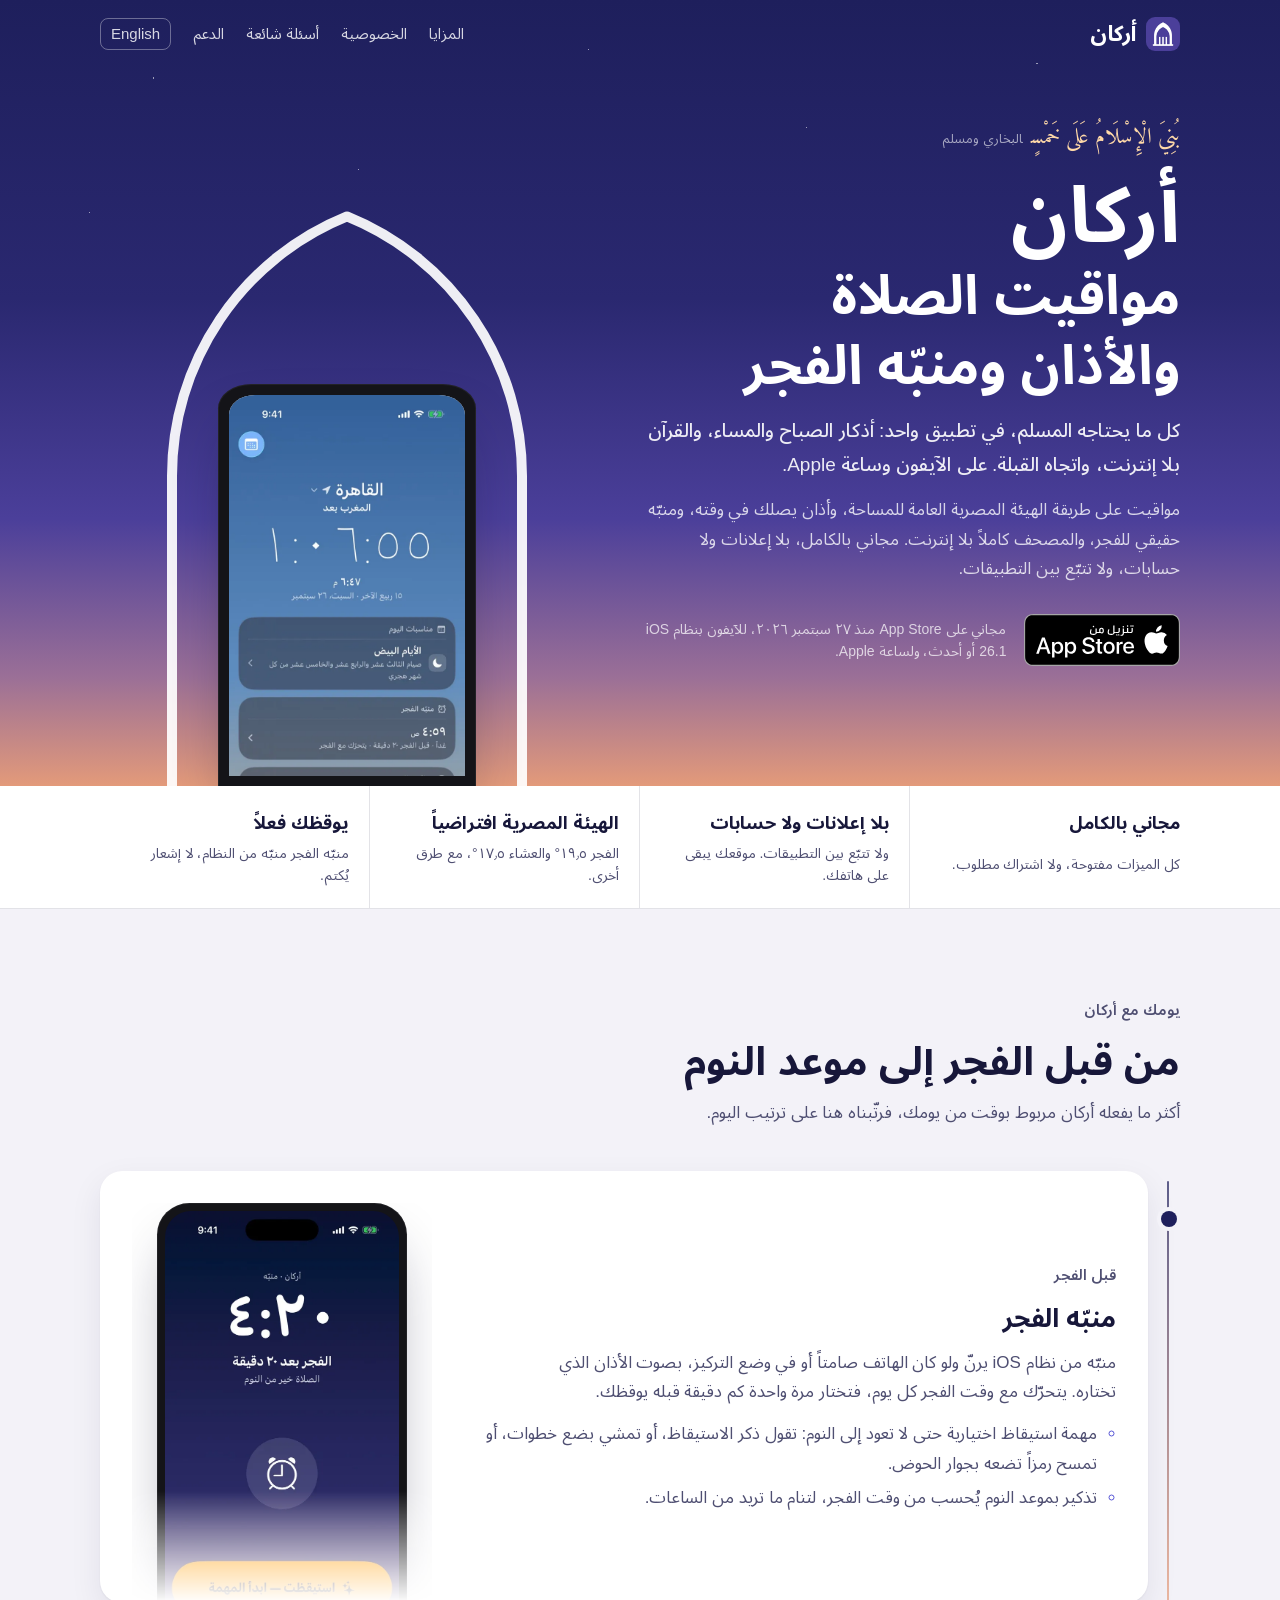
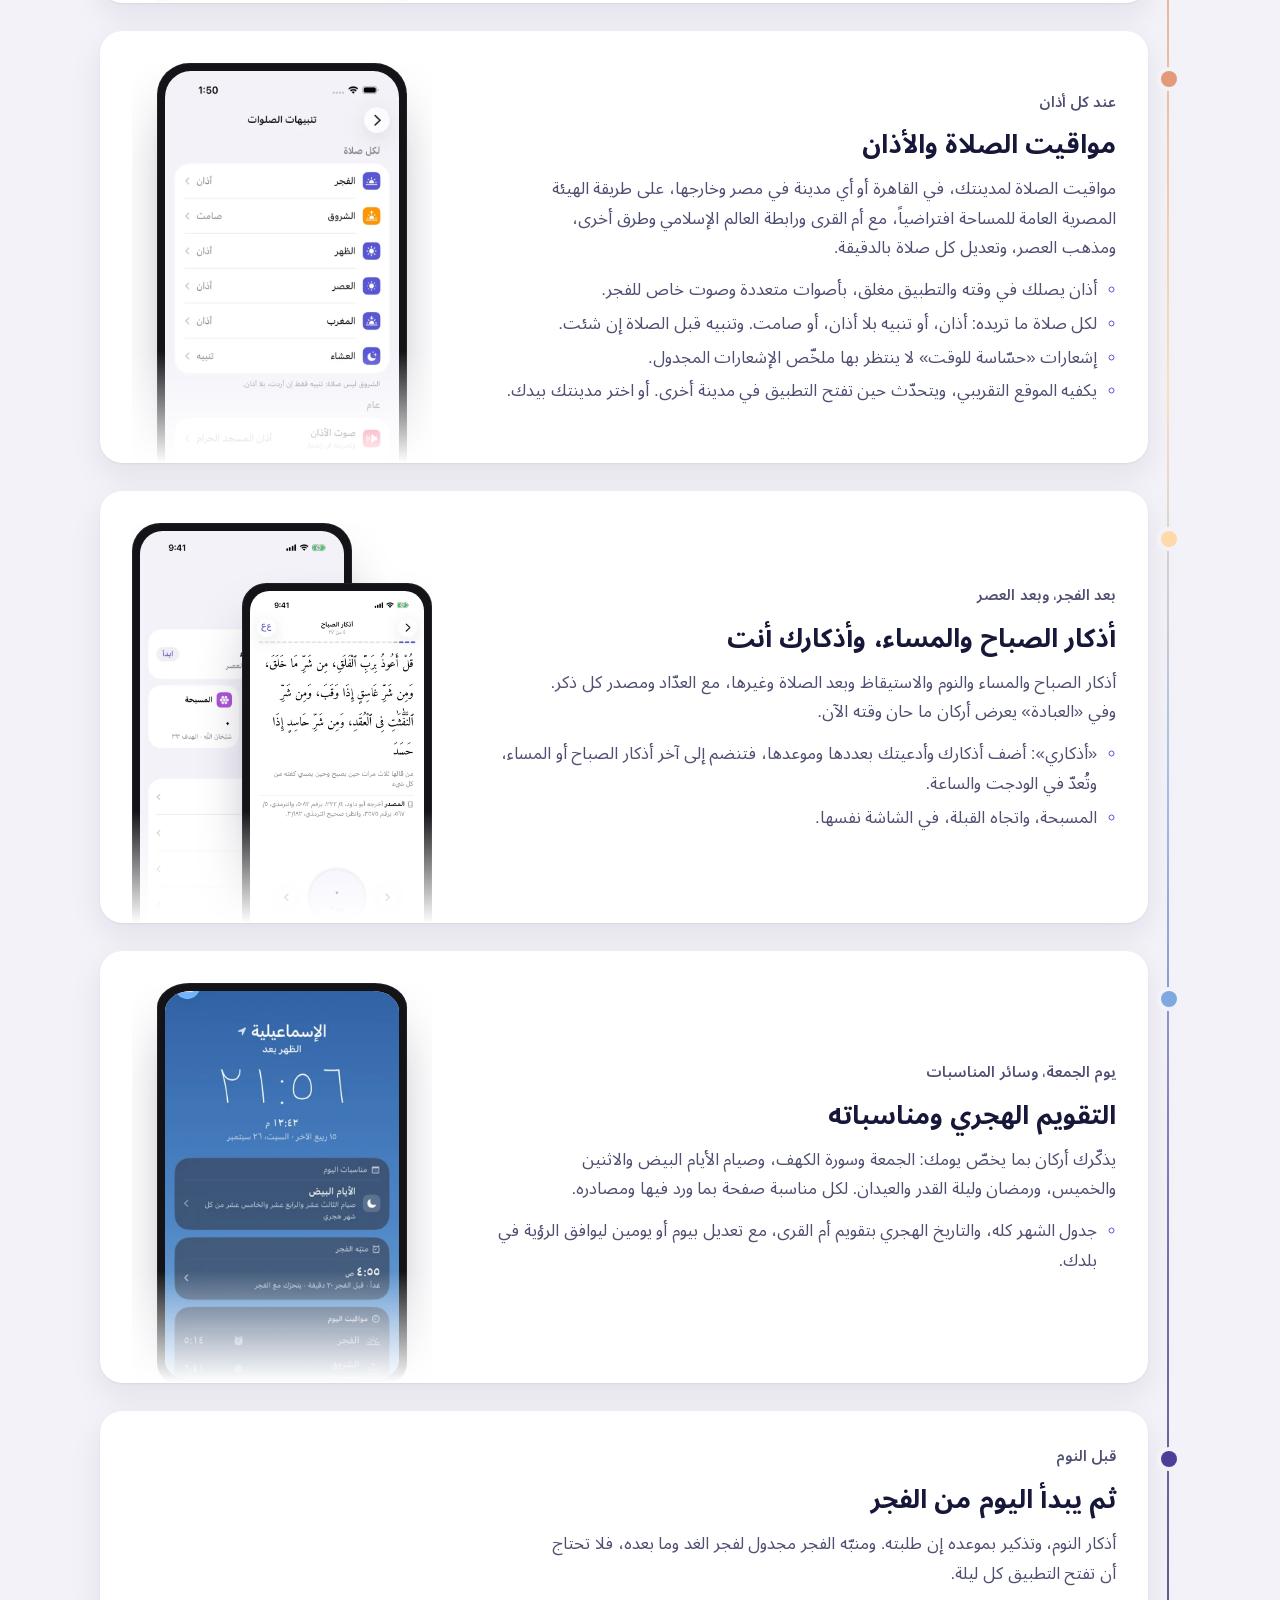
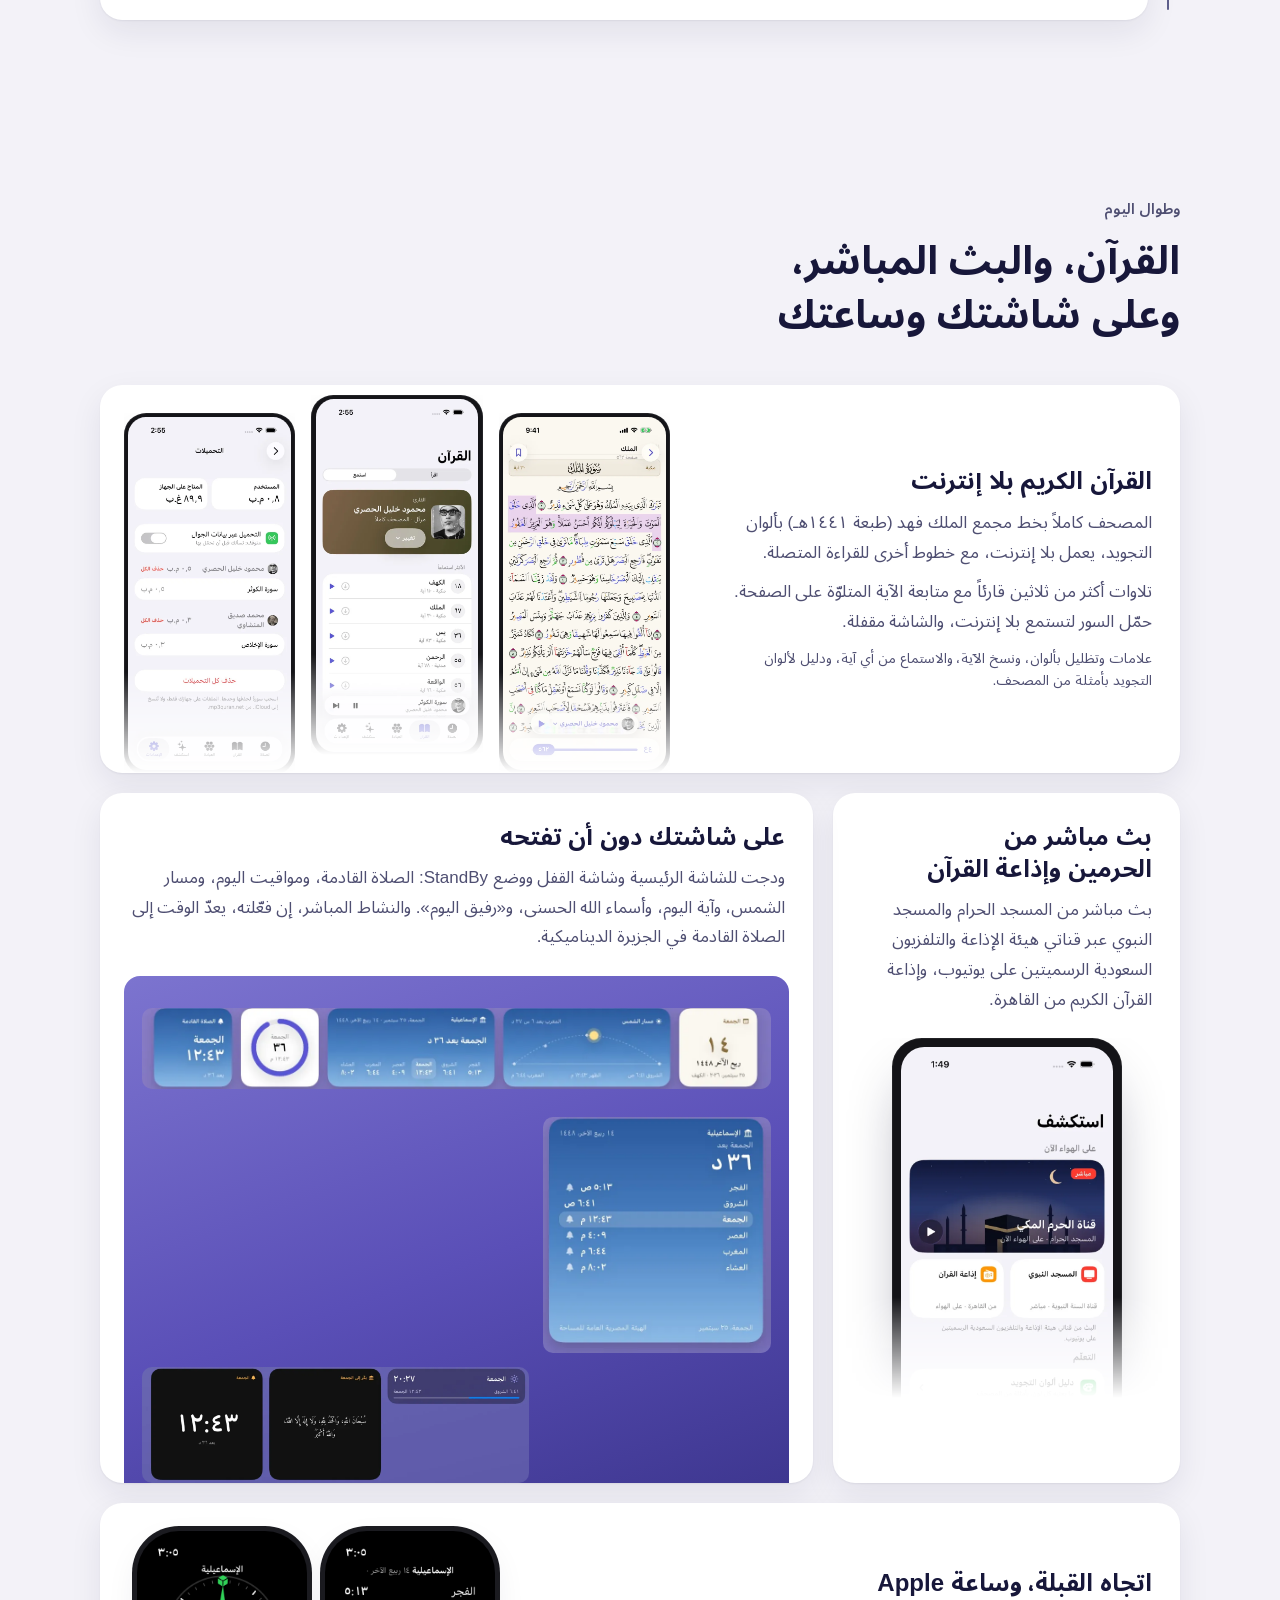
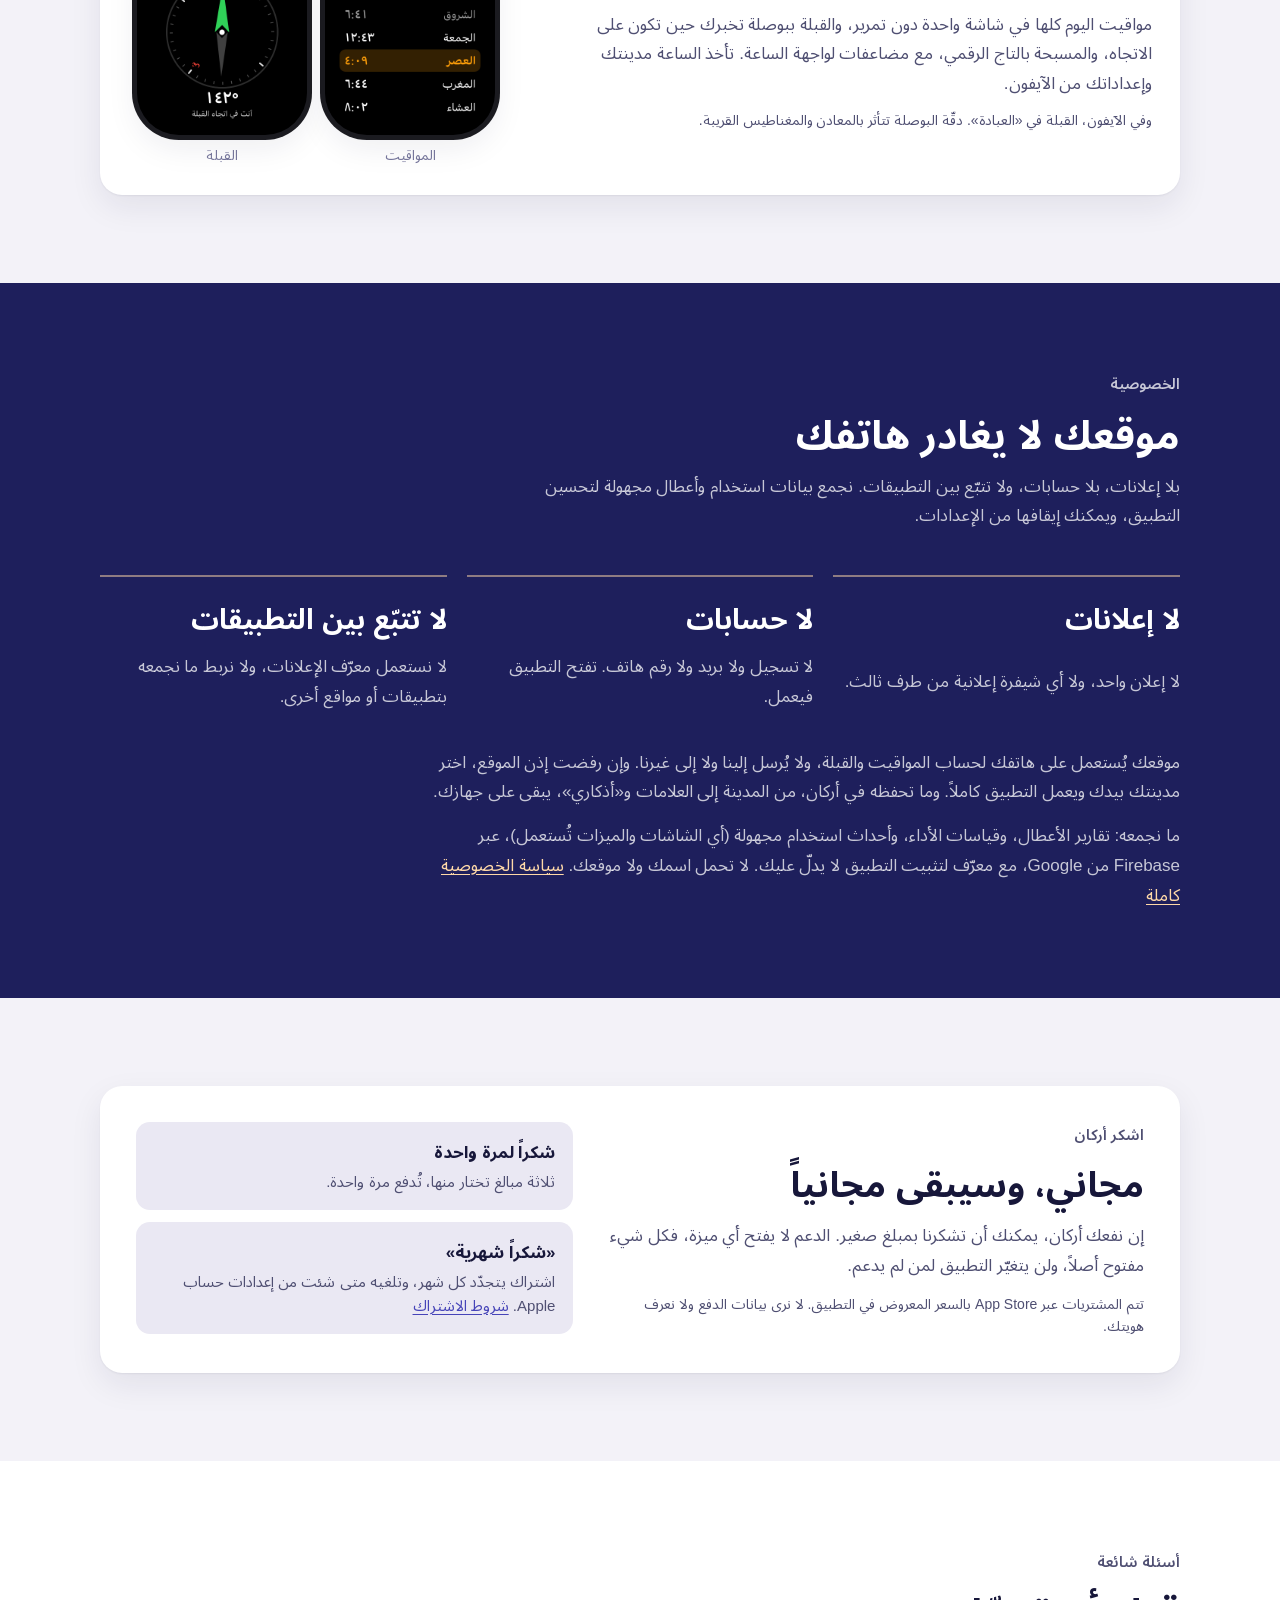
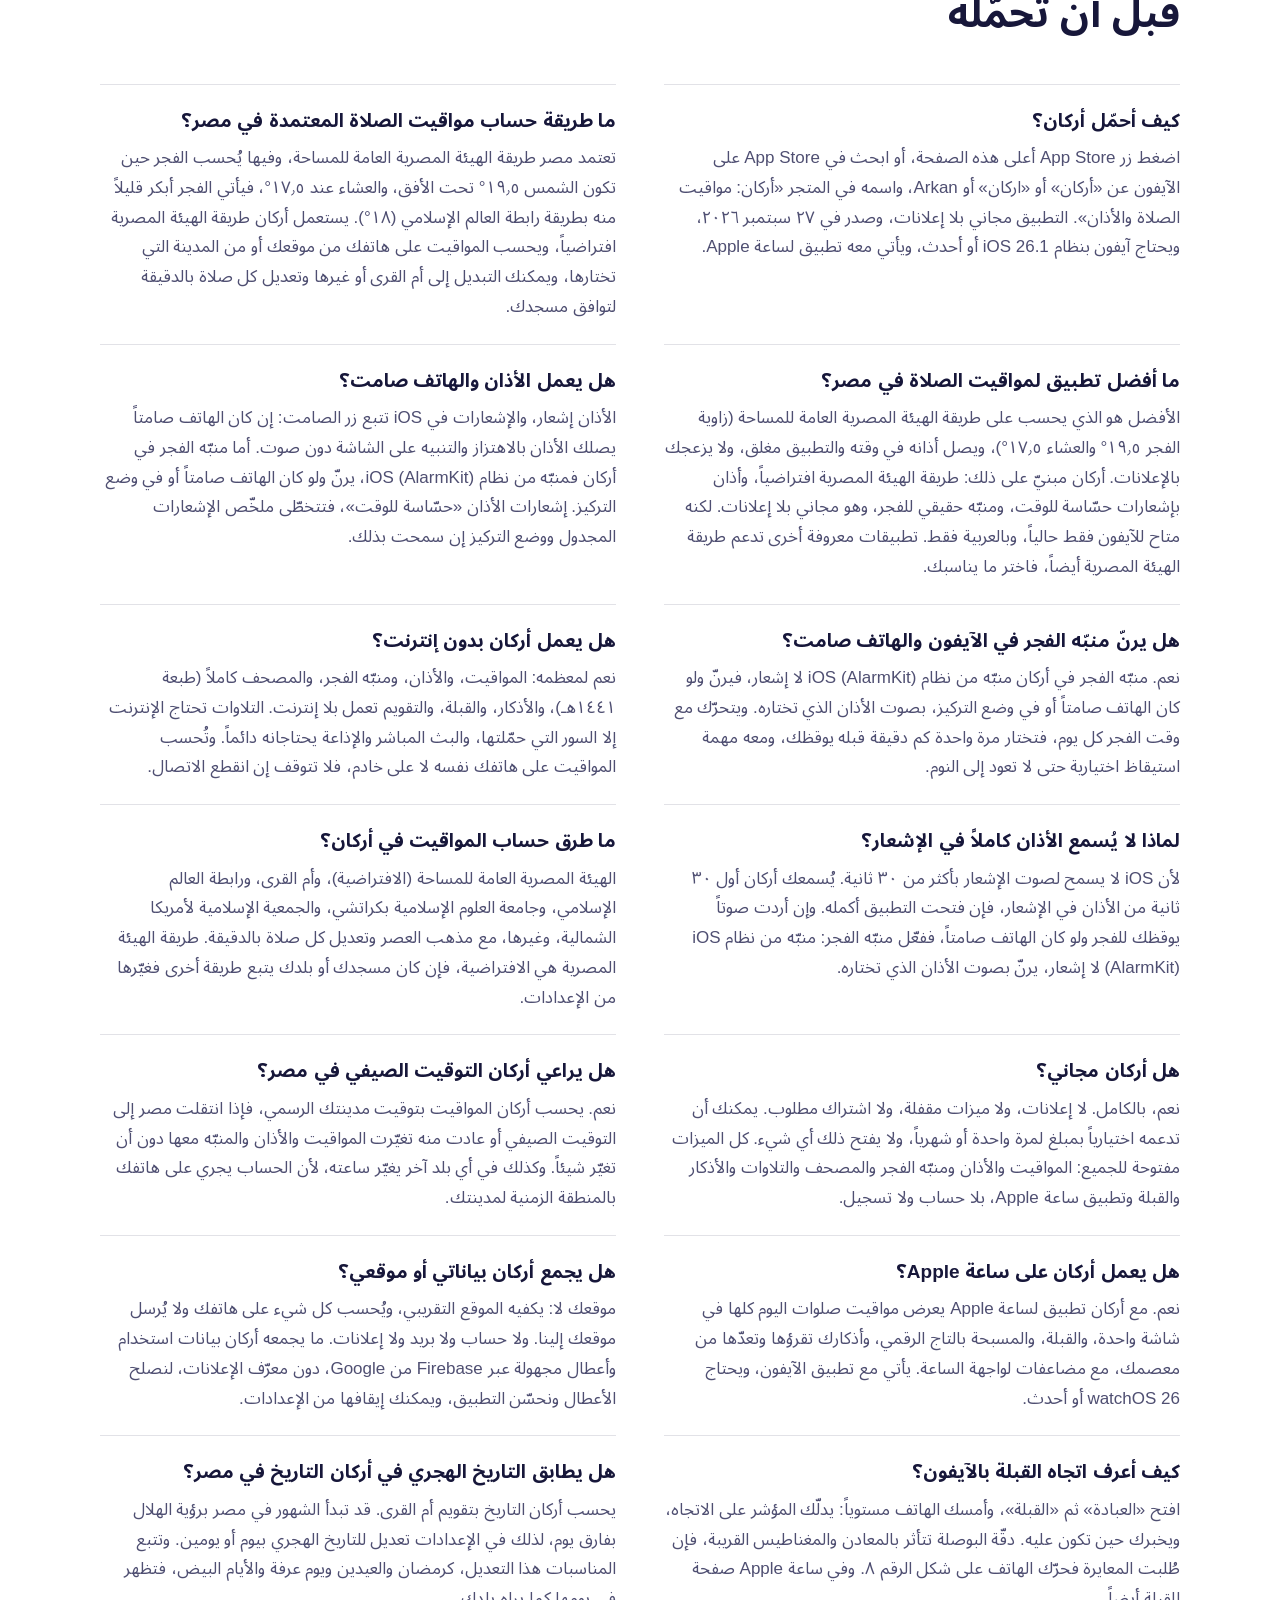
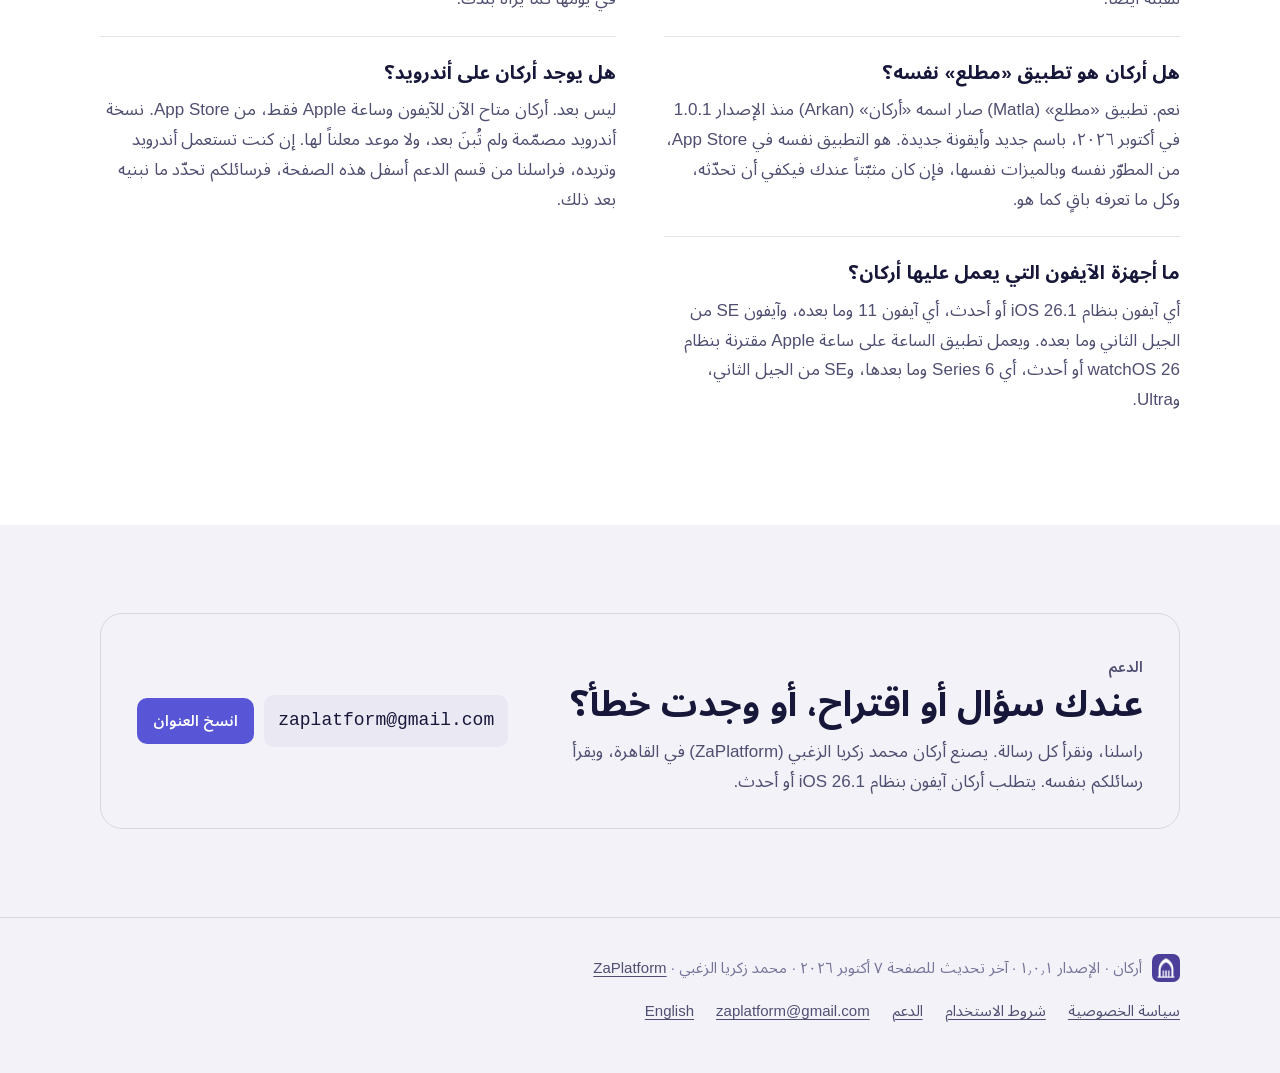
==== commit dae0ff07: "SEO/AEO pass 2: query-tuned titles, JSON-LD for 1.0.1, AI crawlers, FAQ Built from design-thoughts m" ====
--- a/index.html
+++ b/index.html
@@ -3,12 +3,12 @@
 <head>
 <meta charset="utf-8">
 <meta name="viewport" content="width=device-width, initial-scale=1, viewport-fit=cover">
-<title>أركان: تطبيق مواقيت الصلاة والأذان ومنبّه الفجر للآيفون</title>
-<meta name="description" content="مواقيت الصلاة على طريقة الهيئة المصرية العامة للمساحة، وأذان في وقته، ومنبّه للفجر، والمصحف بلا إنترنت. مجاني بلا إعلانات ولا حسابات.">
-<link rel="canonical" href="https://matla.zaplatform.com/">
-<link rel="alternate" hreflang="ar" href="https://matla.zaplatform.com/">
-<link rel="alternate" hreflang="en" href="https://matla.zaplatform.com/en/">
-<link rel="alternate" hreflang="x-default" href="https://matla.zaplatform.com/">
+<title>أركان: تطبيق مواقيت الصلاة والأذان للآيفون وساعة Apple</title>
+<meta name="description" content="تطبيق أذان ومواقيت الصلاة للآيفون وساعة Apple، على طريقة الهيئة المصرية العامة للمساحة: أذان في وقته، ومنبّه للفجر يرنّ والهاتف صامت، والمصحف بلا إنترنت. مجاني بلا إعلانات.">
+<link rel="canonical" href="https://arkan.zaplatform.com/">
+<link rel="alternate" hreflang="ar" href="https://arkan.zaplatform.com/">
+<link rel="alternate" hreflang="en" href="https://arkan.zaplatform.com/en/">
+<link rel="alternate" hreflang="x-default" href="https://arkan.zaplatform.com/">
 <meta name="theme-color" content="#1E1F5C">
 <meta name="color-scheme" content="light dark">
 <link rel="icon" type="image/png" href="img/favicon.png">
@@ -17,23 +17,23 @@
 
 <meta property="og:type" content="website">
 <meta property="og:site_name" content="أركان">
-<meta property="og:locale" content="ar_EG">
+<meta property="og:locale" content="ar_AR">
 <meta property="og:locale:alternate" content="en_US">
-<meta property="og:url" content="https://matla.zaplatform.com/">
-<meta property="og:title" content="أركان: مواقيت الصلاة والأذان ومنبه الفجر">
+<meta property="og:url" content="https://arkan.zaplatform.com/">
+<meta property="og:title" content="أركان: مواقيت الصلاة والأذان ومنبّه الفجر للآيفون وساعة Apple">
 <meta property="og:description" content="مواقيت على طريقة الهيئة المصرية العامة للمساحة، وأذان في وقته، ومنبّه حقيقي للفجر، والمصحف كاملاً بلا إنترنت. مجاني بلا إعلانات ولا حسابات، وموقعك لا يغادر هاتفك.">
-<meta property="og:image" content="https://matla.zaplatform.com/img/og-ar.jpg">
+<meta property="og:image" content="https://arkan.zaplatform.com/img/og-ar.jpg">
 <meta property="og:image:width" content="1200">
 <meta property="og:image:height" content="630">
 <meta property="og:image:alt" content="أركان: مواقيت الصلاة والأذان ومنبّه الفجر، على الآيفون وساعة Apple">
 <meta name="twitter:card" content="summary_large_image">
-<meta name="twitter:title" content="أركان: مواقيت الصلاة والأذان ومنبه الفجر">
-<meta name="twitter:description" content="مواقيت على طريقة الهيئة المصرية العامة للمساحة، وأذان في وقته، ومنبّه للفجر، والمصحف بلا إنترنت. مجاني بلا إعلانات ولا حسابات.">
-<meta name="twitter:image" content="https://matla.zaplatform.com/img/og-ar.jpg">
+<meta name="twitter:title" content="أركان: مواقيت الصلاة والأذان ومنبّه الفجر للآيفون وساعة Apple">
+<meta name="twitter:description" content="مواقيت الصلاة على طريقة الهيئة المصرية العامة للمساحة، وأذان في وقته، ومنبّه للفجر يرنّ والهاتف صامت، والمصحف بلا إنترنت. للآيفون وساعة Apple، مجاني بلا إعلانات.">
+<meta name="twitter:image" content="https://arkan.zaplatform.com/img/og-ar.jpg">
 
 <link rel="preconnect" href="https://fonts.googleapis.com">
 <link rel="preconnect" href="https://fonts.gstatic.com" crossorigin>
-<!-- Only the ayah needs a webfont; text= subsets Amiri Quran to its glyphs. Everything else is the system font. -->
+<!-- Only the hadith line needs a webfont; text= subsets Amiri Quran to its glyphs. Everything else is the system font. -->
 <link rel="preload" as="style" href="https://fonts.googleapis.com/css2?family=Amiri+Quran&amp;text=%D8%A8%D9%8F%D9%86%D9%90%D9%8A%D9%8E%20%D8%A7%D9%84%D9%92%D8%A5%D9%90%D8%B3%D9%92%D9%84%D9%8E%D8%A7%D9%85%D9%8F%20%D8%B9%D9%8E%D9%84%D9%8E%D9%89%20%D8%AE%D9%8E%D9%85%D9%92%D8%B3%D9%8D&amp;display=swap" onload="this.onload=null;this.rel='stylesheet'">
 <noscript><link rel="stylesheet" href="https://fonts.googleapis.com/css2?family=Amiri+Quran&amp;text=%D8%A8%D9%8F%D9%86%D9%90%D9%8A%D9%8E%20%D8%A7%D9%84%D9%92%D8%A5%D9%90%D8%B3%D9%92%D9%84%D9%8E%D8%A7%D9%85%D9%8F%20%D8%B9%D9%8E%D9%84%D9%8E%D9%89%20%D8%AE%D9%8E%D9%85%D9%92%D8%B3%D9%8D&amp;display=swap"></noscript>
 <link rel="preload" as="image" href="img/shots/today.webp" type="image/webp">
@@ -50,13 +50,23 @@
       "url": "https://zaplatform.com/",
       "logo": {
         "@type": "ImageObject",
-        "url": "https://matla.zaplatform.com/img/icon-512.png",
+        "url": "https://arkan.zaplatform.com/img/icon-512.png",
         "width": 512,
         "height": 512
       },
       "email": "zaplatform@gmail.com",
       "founder": {
         "@id": "https://zaplatform.com/#founder"
+      },
+      "contactPoint": {
+        "@type": "ContactPoint",
+        "contactType": "customer support",
+        "email": "zaplatform@gmail.com",
+        "url": "https://arkan.zaplatform.com/#support",
+        "availableLanguage": [
+          "ar",
+          "en"
+        ]
       }
     },
     {
@@ -66,12 +76,15 @@
       "url": "https://zaplatform.com/",
       "worksFor": {
         "@id": "https://zaplatform.com/#org"
-      }
+      },
+      "sameAs": [
+        "https://apps.apple.com/eg/developer/mohamed-elzoghbi/id1796668769"
+      ]
     },
     {
       "@type": "WebSite",
-      "@id": "https://matla.zaplatform.com/#website",
-      "url": "https://matla.zaplatform.com/",
+      "@id": "https://arkan.zaplatform.com/#website",
+      "url": "https://arkan.zaplatform.com/",
       "name": "أركان",
       "alternateName": "Arkan",
       "inLanguage": [
@@ -84,47 +97,47 @@
     },
     {
       "@type": "WebPage",
-      "@id": "https://matla.zaplatform.com/#webpage",
-      "url": "https://matla.zaplatform.com/",
-      "name": "أركان: تطبيق مواقيت الصلاة والأذان ومنبّه الفجر للآيفون",
-      "description": "مواقيت الصلاة على طريقة الهيئة المصرية العامة للمساحة، وأذان في وقته، ومنبّه للفجر، والمصحف بلا إنترنت. مجاني بلا إعلانات ولا حسابات.",
+      "@id": "https://arkan.zaplatform.com/#webpage",
+      "url": "https://arkan.zaplatform.com/",
+      "name": "أركان: تطبيق مواقيت الصلاة والأذان للآيفون وساعة Apple",
+      "description": "تطبيق أذان ومواقيت الصلاة للآيفون وساعة Apple، على طريقة الهيئة المصرية العامة للمساحة: أذان في وقته، ومنبّه للفجر يرنّ والهاتف صامت، والمصحف بلا إنترنت. مجاني بلا إعلانات.",
       "inLanguage": "ar",
       "isPartOf": {
-        "@id": "https://matla.zaplatform.com/#website"
+        "@id": "https://arkan.zaplatform.com/#website"
       },
       "about": {
-        "@id": "https://matla.zaplatform.com/#app"
+        "@id": "https://arkan.zaplatform.com/#app"
       },
       "primaryImageOfPage": {
         "@type": "ImageObject",
-        "url": "https://matla.zaplatform.com/img/og-ar.jpg",
+        "url": "https://arkan.zaplatform.com/img/og-ar.jpg",
         "width": 1200,
         "height": 630
       },
       "datePublished": "2026-09-26",
-      "dateModified": "2026-09-27"
+      "dateModified": "2026-10-07"
     },
     {
       "@type": "MobileApplication",
-      "@id": "https://matla.zaplatform.com/#app",
+      "@id": "https://arkan.zaplatform.com/#app",
       "name": "أركان",
       "alternateName": [
         "Arkan",
         "أركان: مواقيت الصلاة والأذان",
         "Arkan: Prayer Times & Athan"
       ],
-      "url": "https://matla.zaplatform.com/",
+      "url": "https://arkan.zaplatform.com/",
       "description": "تطبيق مواقيت الصلاة والأذان ومنبّه الفجر والمصحف كاملاً بلا إنترنت، على طريقة الهيئة المصرية العامة للمساحة افتراضياً. مجاني بلا إعلانات ولا حسابات.",
-      "operatingSystem": "iOS 26.1 or later, watchOS",
+      "operatingSystem": "iOS 26.1 or later, watchOS 26 or later",
       "applicationCategory": "LifestyleApplication",
       "applicationSubCategory": "مواقيت الصلاة",
       "genre": [
         "Lifestyle",
         "Reference"
       ],
-      "softwareVersion": "1.0.0",
+      "softwareVersion": "1.0.1",
       "datePublished": "2026-09-27",
-      "fileSize": "214MB",
+      "fileSize": "215MB",
       "contentRating": "4+",
       "inLanguage": "ar",
       "isAccessibleForFree": true,
@@ -137,14 +150,14 @@
       "downloadUrl": "https://apps.apple.com/app/id6813938812",
       "installUrl": "https://apps.apple.com/app/id6813938812",
       "sameAs": [
-        "https://apps.apple.com/eg/app/matla-prayer-times-athan/id6813938812"
+        "https://apps.apple.com/eg/app/arkan-prayer-times-athan/id6813938812"
       ],
       "screenshot": [
-        "https://matla.zaplatform.com/img/shots/today.jpg",
-        "https://matla.zaplatform.com/img/shots/fajr.jpg",
-        "https://matla.zaplatform.com/img/shots/mushaf.jpg"
+        "https://arkan.zaplatform.com/img/shots/today.jpg",
+        "https://arkan.zaplatform.com/img/shots/fajr.jpg",
+        "https://arkan.zaplatform.com/img/shots/mushaf.jpg"
       ],
-      "image": "https://matla.zaplatform.com/img/icon-512.png",
+      "image": "https://arkan.zaplatform.com/img/icon-512.png",
       "featureList": [
         "مواقيت الصلاة بطريقة الهيئة المصرية العامة للمساحة وأم القرى ورابطة العالم الإسلامي",
         "أذان بإشعارات حسّاسة للوقت",
@@ -159,7 +172,9 @@
       },
       "publisher": {
         "@id": "https://zaplatform.com/#org"
-      }
+      },
+      "availableOnDevice": "iPhone, Apple Watch",
+      "dateModified": "2026-10-04"
     }
   ]
 }
@@ -176,7 +191,7 @@
       "name": "كيف أحمّل أركان؟",
       "acceptedAnswer": {
         "@type": "Answer",
-        "text": "اضغط زر App Store أعلى هذه الصفحة، أو ابحث عن «أركان» في App Store على الآيفون. التطبيق مجاني، وصدر في ٢٧ سبتمبر ٢٠٢٦، ويحتاج آيفون بنظام iOS 26.1 أو أحدث."
+        "text": "اضغط زر App Store أعلى هذه الصفحة، أو ابحث في App Store على الآيفون عن «أركان» أو «اركان» أو Arkan، واسمه في المتجر «أركان: مواقيت الصلاة والأذان». التطبيق مجاني بلا إعلانات، وصدر في ٢٧ سبتمبر ٢٠٢٦، ويحتاج آيفون بنظام iOS 26.1 أو أحدث، ويأتي معه تطبيق لساعة Apple."
       }
     },
     {
@@ -216,7 +231,7 @@
       "name": "هل يعمل أركان بدون إنترنت؟",
       "acceptedAnswer": {
         "@type": "Answer",
-        "text": "نعم لمعظمه: المواقيت، والأذان، ومنبّه الفجر، والمصحف كاملاً (طبعة ١٤٤١هـ)، والأذكار، والقبلة، والتقويم تعمل بلا إنترنت. التلاوات تحتاج الإنترنت إلا السور التي حمّلتها، والبث المباشر والإذاعة يحتاجانه دائماً."
+        "text": "نعم لمعظمه: المواقيت، والأذان، ومنبّه الفجر، والمصحف كاملاً (طبعة ١٤٤١هـ)، والأذكار، والقبلة، والتقويم تعمل بلا إنترنت. التلاوات تحتاج الإنترنت إلا السور التي حمّلتها، والبث المباشر والإذاعة يحتاجانه دائماً. وتُحسب المواقيت على هاتفك نفسه لا على خادم، فلا تتوقف إن انقطع الاتصال."
       }
     },
     {
@@ -224,7 +239,7 @@
       "name": "لماذا لا يُسمع الأذان كاملاً في الإشعار؟",
       "acceptedAnswer": {
         "@type": "Answer",
-        "text": "لأن iOS لا يسمح لصوت الإشعار بأكثر من ٣٠ ثانية. يُسمعك أركان أول ٣٠ ثانية من الأذان في الإشعار، فإن فتحت التطبيق أكمله."
+        "text": "لأن iOS لا يسمح لصوت الإشعار بأكثر من ٣٠ ثانية. يُسمعك أركان أول ٣٠ ثانية من الأذان في الإشعار، فإن فتحت التطبيق أكمله. وإن أردت صوتاً يوقظك للفجر ولو كان الهاتف صامتاً، ففعّل منبّه الفجر: منبّه من نظام iOS (AlarmKit) لا إشعار، يرنّ بصوت الأذان الذي تختاره."
       }
     },
     {
@@ -232,7 +247,7 @@
       "name": "ما طرق حساب المواقيت في أركان؟",
       "acceptedAnswer": {
         "@type": "Answer",
-        "text": "الهيئة المصرية العامة للمساحة (الافتراضية)، وأم القرى، ورابطة العالم الإسلامي، وجامعة العلوم الإسلامية بكراتشي، والجمعية الإسلامية لأمريكا الشمالية، وغيرها، مع مذهب العصر وتعديل كل صلاة بالدقيقة."
+        "text": "الهيئة المصرية العامة للمساحة (الافتراضية)، وأم القرى، ورابطة العالم الإسلامي، وجامعة العلوم الإسلامية بكراتشي، والجمعية الإسلامية لأمريكا الشمالية، وغيرها، مع مذهب العصر وتعديل كل صلاة بالدقيقة. طريقة الهيئة المصرية هي الافتراضية، فإن كان مسجدك أو بلدك يتبع طريقة أخرى فغيّرها من الإعدادات."
       }
     },
     {
@@ -240,7 +255,7 @@
       "name": "هل أركان مجاني؟",
       "acceptedAnswer": {
         "@type": "Answer",
-        "text": "نعم، بالكامل. لا إعلانات، ولا ميزات مقفلة، ولا اشتراك مطلوب. يمكنك أن تدعمه اختيارياً بمبلغ لمرة واحدة أو شهرياً، ولا يفتح ذلك أي شيء."
+        "text": "نعم، بالكامل. لا إعلانات، ولا ميزات مقفلة، ولا اشتراك مطلوب. يمكنك أن تدعمه اختيارياً بمبلغ لمرة واحدة أو شهرياً، ولا يفتح ذلك أي شيء. كل الميزات مفتوحة للجميع: المواقيت والأذان ومنبّه الفجر والمصحف والتلاوات والأذكار والقبلة وتطبيق ساعة Apple، بلا حساب ولا تسجيل."
       }
     },
     {
@@ -248,7 +263,15 @@
       "name": "هل يراعي أركان التوقيت الصيفي في مصر؟",
       "acceptedAnswer": {
         "@type": "Answer",
-        "text": "نعم. يحسب أركان المواقيت بتوقيت مدينتك الرسمي، فإذا انتقلت مصر إلى التوقيت الصيفي أو عادت منه تغيّرت المواقيت والأذان والمنبّه معها دون أن تغيّر شيئاً."
+        "text": "نعم. يحسب أركان المواقيت بتوقيت مدينتك الرسمي، فإذا انتقلت مصر إلى التوقيت الصيفي أو عادت منه تغيّرت المواقيت والأذان والمنبّه معها دون أن تغيّر شيئاً. وكذلك في أي بلد آخر يغيّر ساعته، لأن الحساب يجري على هاتفك بالمنطقة الزمنية لمدينتك."
+      }
+    },
+    {
+      "@type": "Question",
+      "name": "هل يعمل أركان على ساعة Apple؟",
+      "acceptedAnswer": {
+        "@type": "Answer",
+        "text": "نعم. مع أركان تطبيق لساعة Apple يعرض مواقيت صلوات اليوم كلها في شاشة واحدة، والقبلة، والمسبحة بالتاج الرقمي، وأذكارك تقرؤها وتعدّها من معصمك، مع مضاعفات لواجهة الساعة. يأتي مع تطبيق الآيفون، ويحتاج watchOS 26 أو أحدث."
       }
     },
     {
@@ -272,7 +295,15 @@
       "name": "هل يطابق التاريخ الهجري في أركان التاريخ في مصر؟",
       "acceptedAnswer": {
         "@type": "Answer",
-        "text": "يحسب أركان التاريخ بتقويم أم القرى. قد تبدأ الشهور في مصر برؤية الهلال بفارق يوم، لذلك في الإعدادات تعديل للتاريخ الهجري بيوم أو يومين."
+        "text": "يحسب أركان التاريخ بتقويم أم القرى. قد تبدأ الشهور في مصر برؤية الهلال بفارق يوم، لذلك في الإعدادات تعديل للتاريخ الهجري بيوم أو يومين. وتتبع المناسبات هذا التعديل، كرمضان والعيدين ويوم عرفة والأيام البيض، فتظهر في يومها كما يراه بلدك."
+      }
+    },
+    {
+      "@type": "Question",
+      "name": "هل أركان هو تطبيق «مطلع» نفسه؟",
+      "acceptedAnswer": {
+        "@type": "Answer",
+        "text": "نعم. تطبيق «مطلع» (Matla) صار اسمه «أركان» (Arkan) منذ الإصدار 1.0.1 في أكتوبر ٢٠٢٦، باسم جديد وأيقونة جديدة. هو التطبيق نفسه في App Store، من المطوّر نفسه وبالميزات نفسها، فإن كان مثبّتاً عندك فيكفي أن تحدّثه، وكل ما تعرفه باقٍ كما هو."
       }
     },
     {
@@ -280,7 +311,7 @@
       "name": "هل يوجد أركان على أندرويد؟",
       "acceptedAnswer": {
         "@type": "Answer",
-        "text": "ليس بعد. أركان للآيفون وساعة Apple، ونسخة أندرويد مصمّمة ولم تُبنَ بعد."
+        "text": "ليس بعد. أركان متاح الآن للآيفون وساعة Apple فقط، من App Store. نسخة أندرويد مصمّمة ولم تُبنَ بعد، ولا موعد معلناً لها. إن كنت تستعمل أندرويد وتريده، فراسلنا من قسم الدعم أسفل هذه الصفحة، فرسائلكم تحدّد ما نبنيه بعد ذلك."
       }
     },
     {
@@ -288,7 +319,7 @@
       "name": "ما أجهزة الآيفون التي يعمل عليها أركان؟",
       "acceptedAnswer": {
         "@type": "Answer",
-        "text": "أي آيفون بنظام iOS 26.1 أو أحدث. تطبيق الساعة يعمل مع ساعة Apple المقترنة."
+        "text": "أي آيفون بنظام iOS 26.1 أو أحدث، أي آيفون 11 وما بعده، وآيفون SE من الجيل الثاني وما بعده. ويعمل تطبيق الساعة على ساعة Apple مقترنة بنظام watchOS 26 أو أحدث، أي Series 6 وما بعدها، وSE من الجيل الثاني، وUltra."
       }
     }
   ]
@@ -332,7 +363,7 @@
           <path d="M40 606V290A280 280 0 0 1 215 30.4A280 280 0 0 1 390 290V606" stroke-linejoin="round" fill="none" stroke="#fff" stroke-opacity=".92" stroke-width="10" stroke-linecap="round"/>
         </svg>
         <div class="sunrise"></div>
-        <div class="phone"><picture><source srcset="img/shots/today.webp" type="image/webp"><img class="screen" src="img/shots/today.jpg" alt="" width="640" height="1391" fetchpriority="high"></picture></div>
+        <div class="phone"><picture><source srcset="img/shots/today.webp" type="image/webp"><img class="screen" src="img/shots/today.jpg" alt="شاشة الصلاة في أركان على الآيفون: العدّ التنازلي للمغرب في القاهرة، ومناسبة اليوم، ومنبّه الفجر، ومواقيت اليوم" width="640" height="1391" fetchpriority="high"></picture></div>
       </div>
     </div>
   </section>
@@ -526,7 +557,7 @@
       <div class="qa-list">
         <div class="qa">
           <h3>كيف أحمّل أركان؟</h3>
-          <p>اضغط زر App Store أعلى هذه الصفحة، أو ابحث عن «أركان» في App Store على الآيفون. التطبيق مجاني، وصدر في ٢٧ سبتمبر ٢٠٢٦، ويحتاج آيفون بنظام iOS 26.1 أو أحدث.</p>
+          <p>اضغط زر App Store أعلى هذه الصفحة، أو ابحث في App Store على الآيفون عن «أركان» أو «اركان» أو Arkan، واسمه في المتجر «أركان: مواقيت الصلاة والأذان». التطبيق مجاني بلا إعلانات، وصدر في ٢٧ سبتمبر ٢٠٢٦، ويحتاج آيفون بنظام iOS 26.1 أو أحدث، ويأتي معه تطبيق لساعة Apple.</p>
         </div>
         <div class="qa">
           <h3>ما طريقة حساب مواقيت الصلاة المعتمدة في مصر؟</h3>
@@ -546,23 +577,27 @@
         </div>
         <div class="qa">
           <h3>هل يعمل أركان بدون إنترنت؟</h3>
-          <p>نعم لمعظمه: المواقيت، والأذان، ومنبّه الفجر، والمصحف كاملاً (طبعة ١٤٤١هـ)، والأذكار، والقبلة، والتقويم تعمل بلا إنترنت. التلاوات تحتاج الإنترنت إلا السور التي حمّلتها، والبث المباشر والإذاعة يحتاجانه دائماً.</p>
+          <p>نعم لمعظمه: المواقيت، والأذان، ومنبّه الفجر، والمصحف كاملاً (طبعة ١٤٤١هـ)، والأذكار، والقبلة، والتقويم تعمل بلا إنترنت. التلاوات تحتاج الإنترنت إلا السور التي حمّلتها، والبث المباشر والإذاعة يحتاجانه دائماً. وتُحسب المواقيت على هاتفك نفسه لا على خادم، فلا تتوقف إن انقطع الاتصال.</p>
         </div>
         <div class="qa">
           <h3>لماذا لا يُسمع الأذان كاملاً في الإشعار؟</h3>
-          <p>لأن iOS لا يسمح لصوت الإشعار بأكثر من ٣٠ ثانية. يُسمعك أركان أول ٣٠ ثانية من الأذان في الإشعار، فإن فتحت التطبيق أكمله.</p>
+          <p>لأن iOS لا يسمح لصوت الإشعار بأكثر من ٣٠ ثانية. يُسمعك أركان أول ٣٠ ثانية من الأذان في الإشعار، فإن فتحت التطبيق أكمله. وإن أردت صوتاً يوقظك للفجر ولو كان الهاتف صامتاً، ففعّل منبّه الفجر: منبّه من نظام iOS (AlarmKit) لا إشعار، يرنّ بصوت الأذان الذي تختاره.</p>
         </div>
         <div class="qa">
           <h3>ما طرق حساب المواقيت في أركان؟</h3>
-          <p>الهيئة المصرية العامة للمساحة (الافتراضية)، وأم القرى، ورابطة العالم الإسلامي، وجامعة العلوم الإسلامية بكراتشي، والجمعية الإسلامية لأمريكا الشمالية، وغيرها، مع مذهب العصر وتعديل كل صلاة بالدقيقة.</p>
+          <p>الهيئة المصرية العامة للمساحة (الافتراضية)، وأم القرى، ورابطة العالم الإسلامي، وجامعة العلوم الإسلامية بكراتشي، والجمعية الإسلامية لأمريكا الشمالية، وغيرها، مع مذهب العصر وتعديل كل صلاة بالدقيقة. طريقة الهيئة المصرية هي الافتراضية، فإن كان مسجدك أو بلدك يتبع طريقة أخرى فغيّرها من الإعدادات.</p>
         </div>
         <div class="qa">
           <h3>هل أركان مجاني؟</h3>
-          <p>نعم، بالكامل. لا إعلانات، ولا ميزات مقفلة، ولا اشتراك مطلوب. يمكنك أن تدعمه اختيارياً بمبلغ لمرة واحدة أو شهرياً، ولا يفتح ذلك أي شيء.</p>
+          <p>نعم، بالكامل. لا إعلانات، ولا ميزات مقفلة، ولا اشتراك مطلوب. يمكنك أن تدعمه اختيارياً بمبلغ لمرة واحدة أو شهرياً، ولا يفتح ذلك أي شيء. كل الميزات مفتوحة للجميع: المواقيت والأذان ومنبّه الفجر والمصحف والتلاوات والأذكار والقبلة وتطبيق ساعة Apple، بلا حساب ولا تسجيل.</p>
         </div>
         <div class="qa">
           <h3>هل يراعي أركان التوقيت الصيفي في مصر؟</h3>
-          <p>نعم. يحسب أركان المواقيت بتوقيت مدينتك الرسمي، فإذا انتقلت مصر إلى التوقيت الصيفي أو عادت منه تغيّرت المواقيت والأذان والمنبّه معها دون أن تغيّر شيئاً.</p>
+          <p>نعم. يحسب أركان المواقيت بتوقيت مدينتك الرسمي، فإذا انتقلت مصر إلى التوقيت الصيفي أو عادت منه تغيّرت المواقيت والأذان والمنبّه معها دون أن تغيّر شيئاً. وكذلك في أي بلد آخر يغيّر ساعته، لأن الحساب يجري على هاتفك بالمنطقة الزمنية لمدينتك.</p>
+        </div>
+        <div class="qa">
+          <h3>هل يعمل أركان على ساعة Apple؟</h3>
+          <p>نعم. مع أركان تطبيق لساعة Apple يعرض مواقيت صلوات اليوم كلها في شاشة واحدة، والقبلة، والمسبحة بالتاج الرقمي، وأذكارك تقرؤها وتعدّها من معصمك، مع مضاعفات لواجهة الساعة. يأتي مع تطبيق الآيفون، ويحتاج watchOS 26 أو أحدث.</p>
         </div>
         <div class="qa">
           <h3>هل يجمع أركان بياناتي أو موقعي؟</h3>
@@ -574,15 +609,19 @@
         </div>
         <div class="qa">
           <h3>هل يطابق التاريخ الهجري في أركان التاريخ في مصر؟</h3>
-          <p>يحسب أركان التاريخ بتقويم أم القرى. قد تبدأ الشهور في مصر برؤية الهلال بفارق يوم، لذلك في الإعدادات تعديل للتاريخ الهجري بيوم أو يومين.</p>
+          <p>يحسب أركان التاريخ بتقويم أم القرى. قد تبدأ الشهور في مصر برؤية الهلال بفارق يوم، لذلك في الإعدادات تعديل للتاريخ الهجري بيوم أو يومين. وتتبع المناسبات هذا التعديل، كرمضان والعيدين ويوم عرفة والأيام البيض، فتظهر في يومها كما يراه بلدك.</p>
+        </div>
+        <div class="qa">
+          <h3>هل أركان هو تطبيق «مطلع» نفسه؟</h3>
+          <p>نعم. تطبيق «مطلع» (Matla) صار اسمه «أركان» (Arkan) منذ الإصدار 1.0.1 في أكتوبر ٢٠٢٦، باسم جديد وأيقونة جديدة. هو التطبيق نفسه في App Store، من المطوّر نفسه وبالميزات نفسها، فإن كان مثبّتاً عندك فيكفي أن تحدّثه، وكل ما تعرفه باقٍ كما هو.</p>
         </div>
         <div class="qa">
           <h3>هل يوجد أركان على أندرويد؟</h3>
-          <p>ليس بعد. أركان للآيفون وساعة Apple، ونسخة أندرويد مصمّمة ولم تُبنَ بعد.</p>
+          <p>ليس بعد. أركان متاح الآن للآيفون وساعة Apple فقط، من App Store. نسخة أندرويد مصمّمة ولم تُبنَ بعد، ولا موعد معلناً لها. إن كنت تستعمل أندرويد وتريده، فراسلنا من قسم الدعم أسفل هذه الصفحة، فرسائلكم تحدّد ما نبنيه بعد ذلك.</p>
         </div>
         <div class="qa">
           <h3>ما أجهزة الآيفون التي يعمل عليها أركان؟</h3>
-          <p>أي آيفون بنظام iOS 26.1 أو أحدث. تطبيق الساعة يعمل مع ساعة Apple المقترنة.</p>
+          <p>أي آيفون بنظام iOS 26.1 أو أحدث، أي آيفون 11 وما بعده، وآيفون SE من الجيل الثاني وما بعده. ويعمل تطبيق الساعة على ساعة Apple مقترنة بنظام watchOS 26 أو أحدث، أي Series 6 وما بعدها، وSE من الجيل الثاني، وUltra.</p>
         </div>
       </div>
     </div>
@@ -607,7 +646,7 @@
 
 <footer>
   <div class="wrap">
-    <div class="who"><img src="img/icon-512.png" alt="" width="28" height="28"><span>أركان · الإصدار ١٫٠٫٠ · آخر تحديث للصفحة ٢٧ سبتمبر ٢٠٢٦ · محمد زكريا الزغبي · <a href="https://zaplatform.com/ar/">ZaPlatform</a></span></div>
+    <div class="who"><img src="img/icon-512.png" alt="" width="28" height="28" loading="lazy"><span>أركان · الإصدار ١٫٠٫١ · آخر تحديث للصفحة ٧ أكتوبر ٢٠٢٦ · محمد زكريا الزغبي · <a href="https://zaplatform.com/ar/">ZaPlatform</a></span></div>
     <nav aria-label="روابط">
       <a href="privacy/">سياسة الخصوصية</a>
       <a href="terms/">شروط الاستخدام</a>
